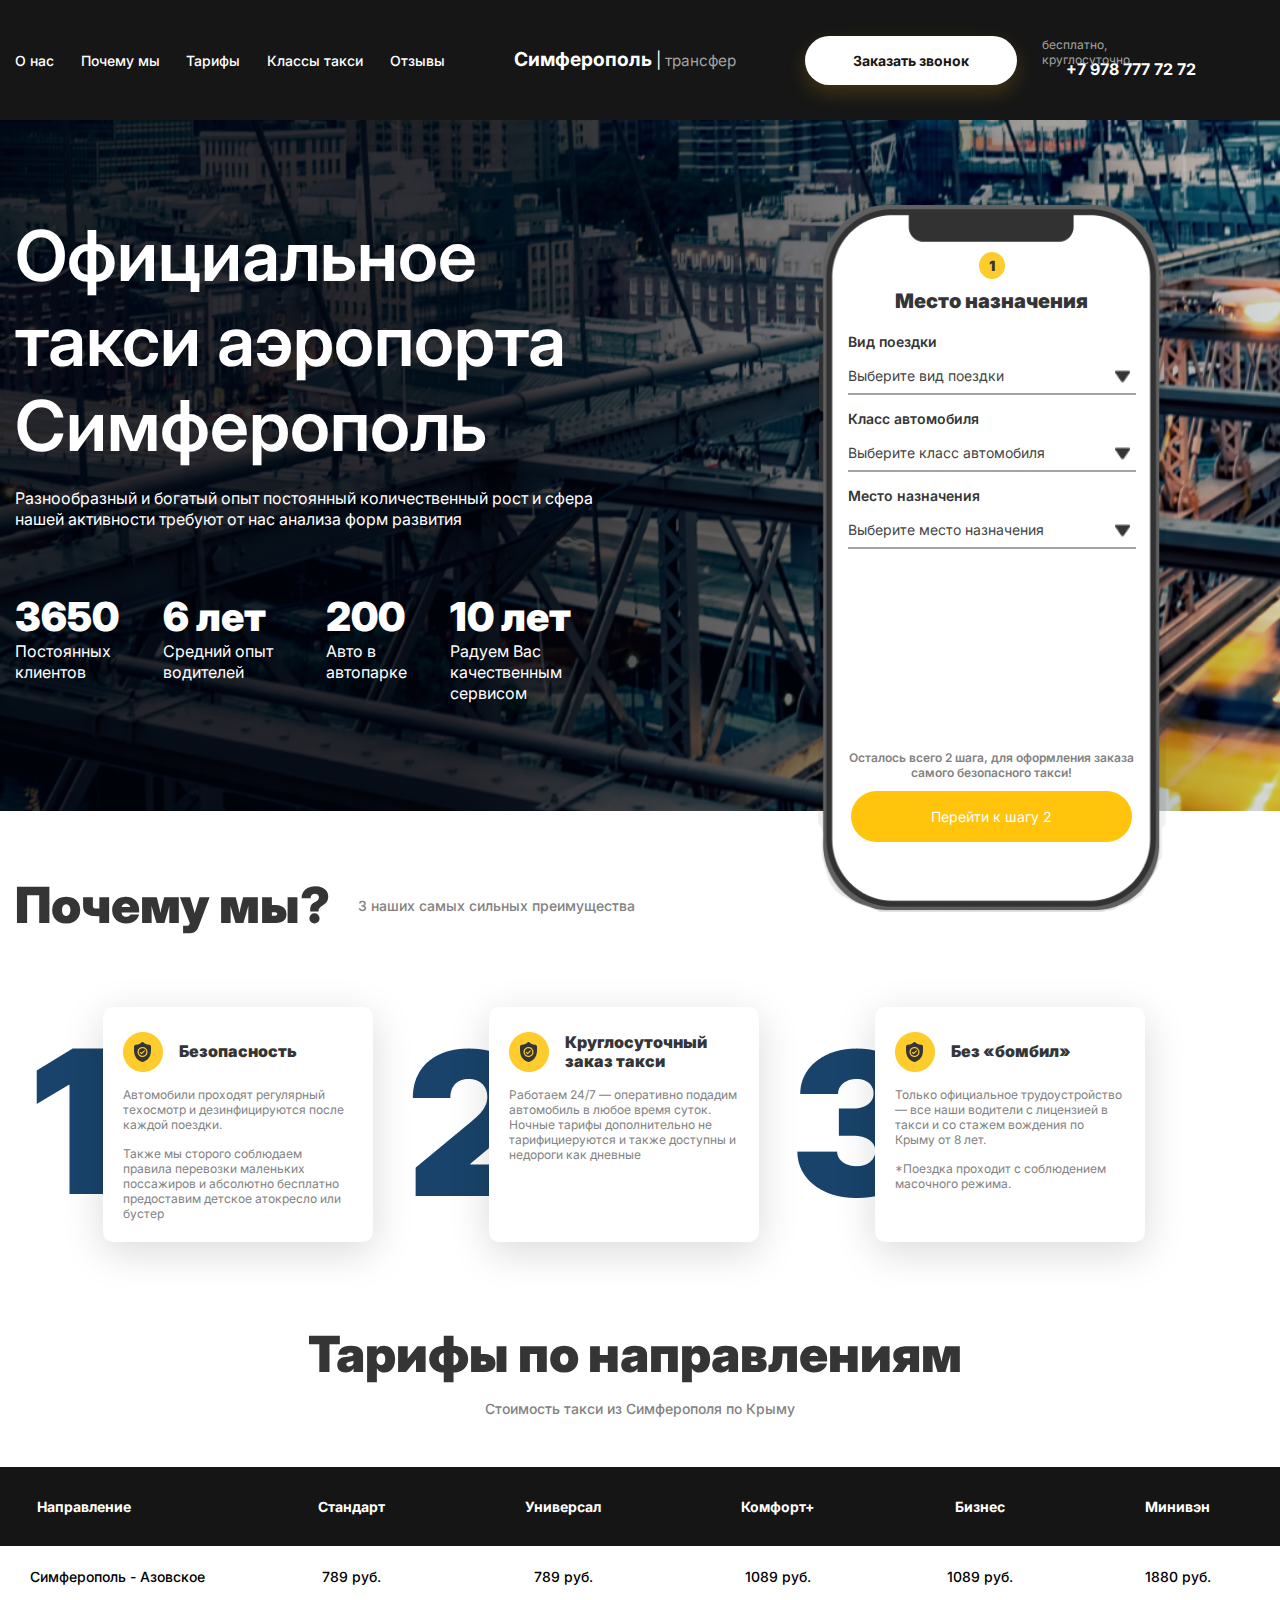
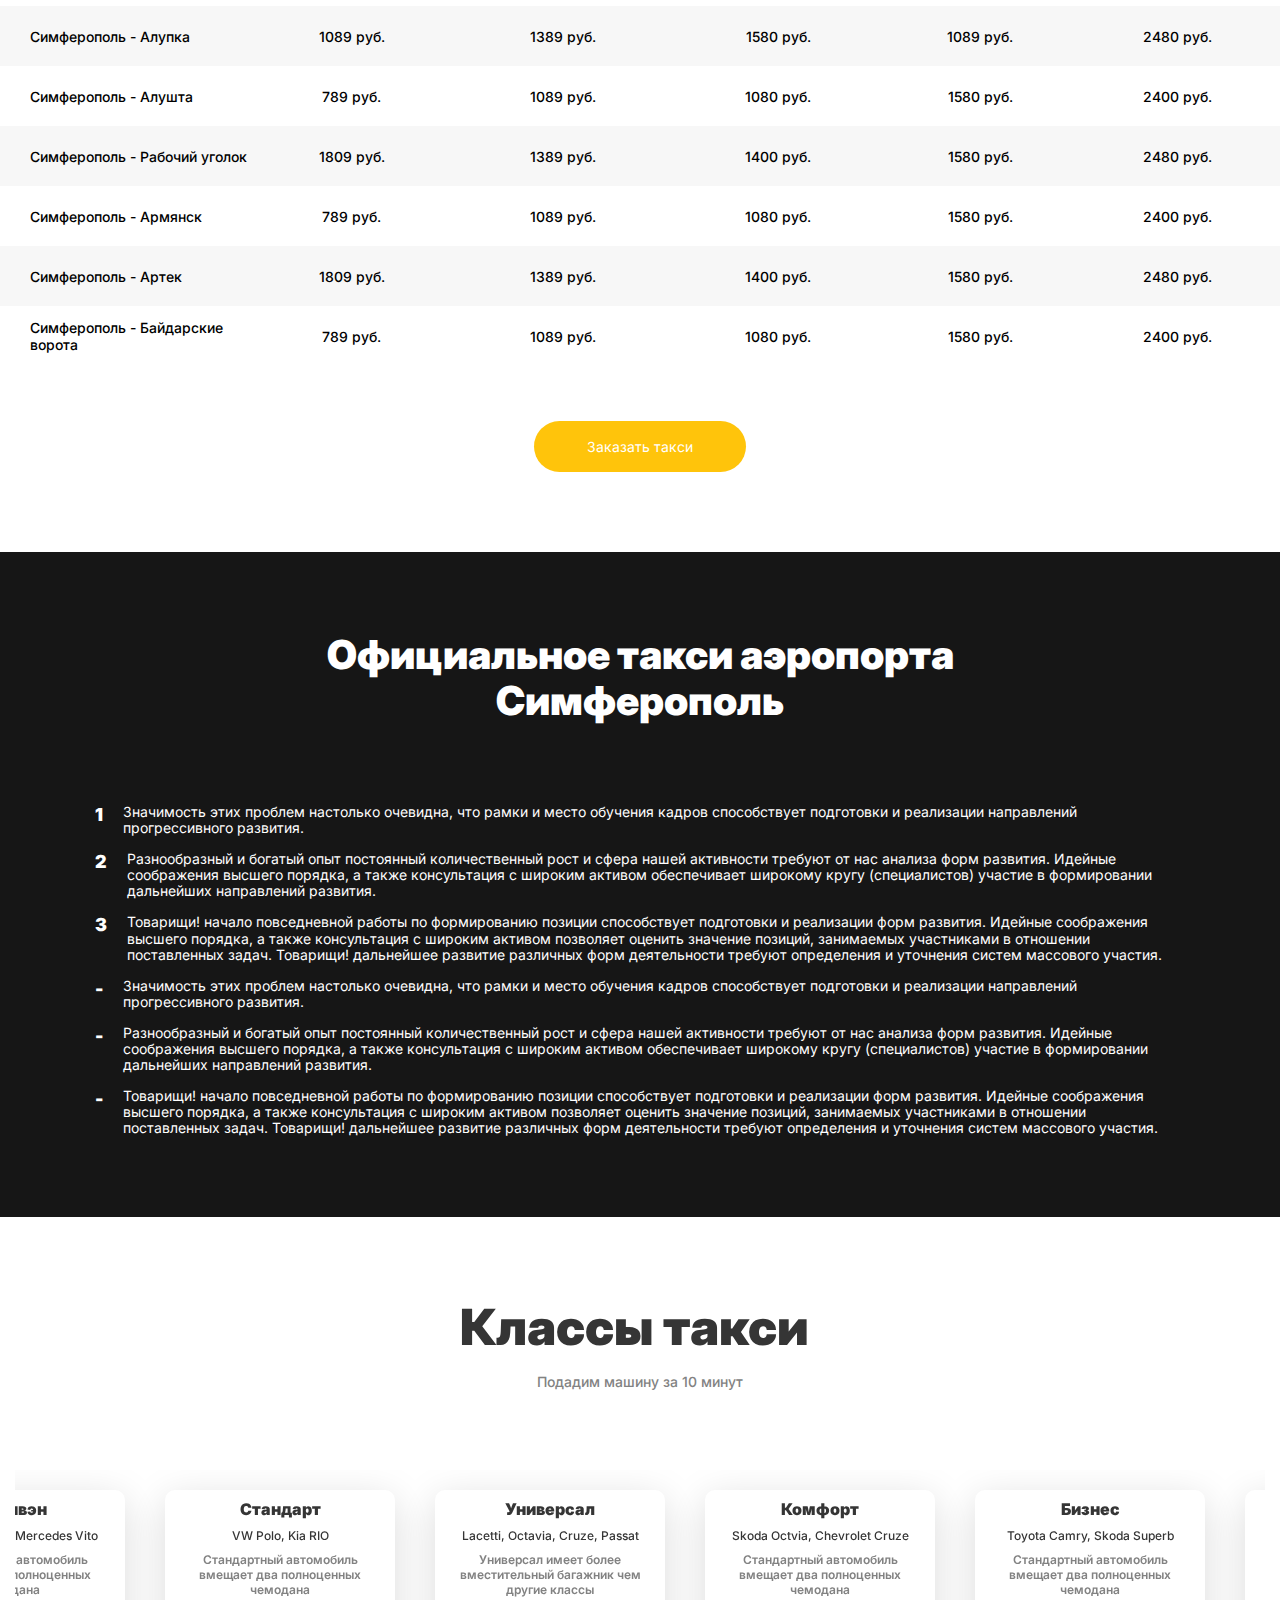
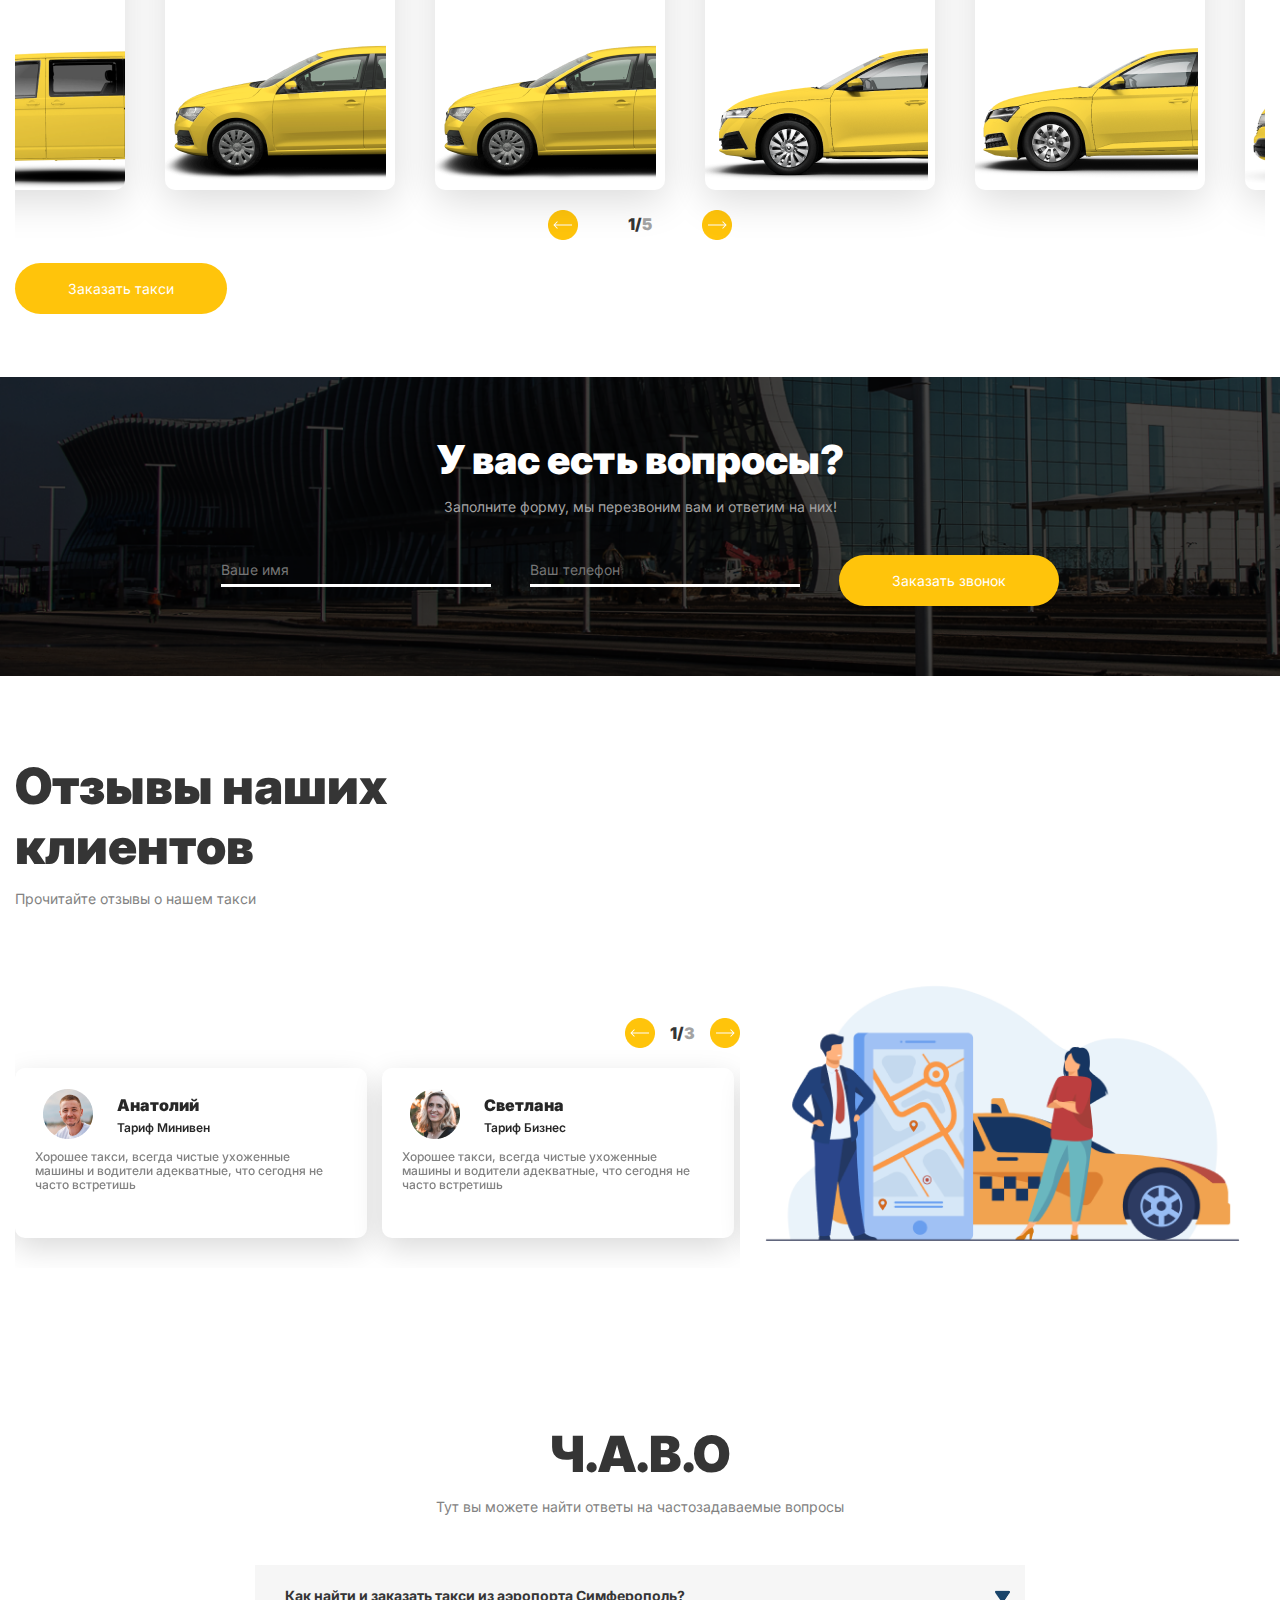
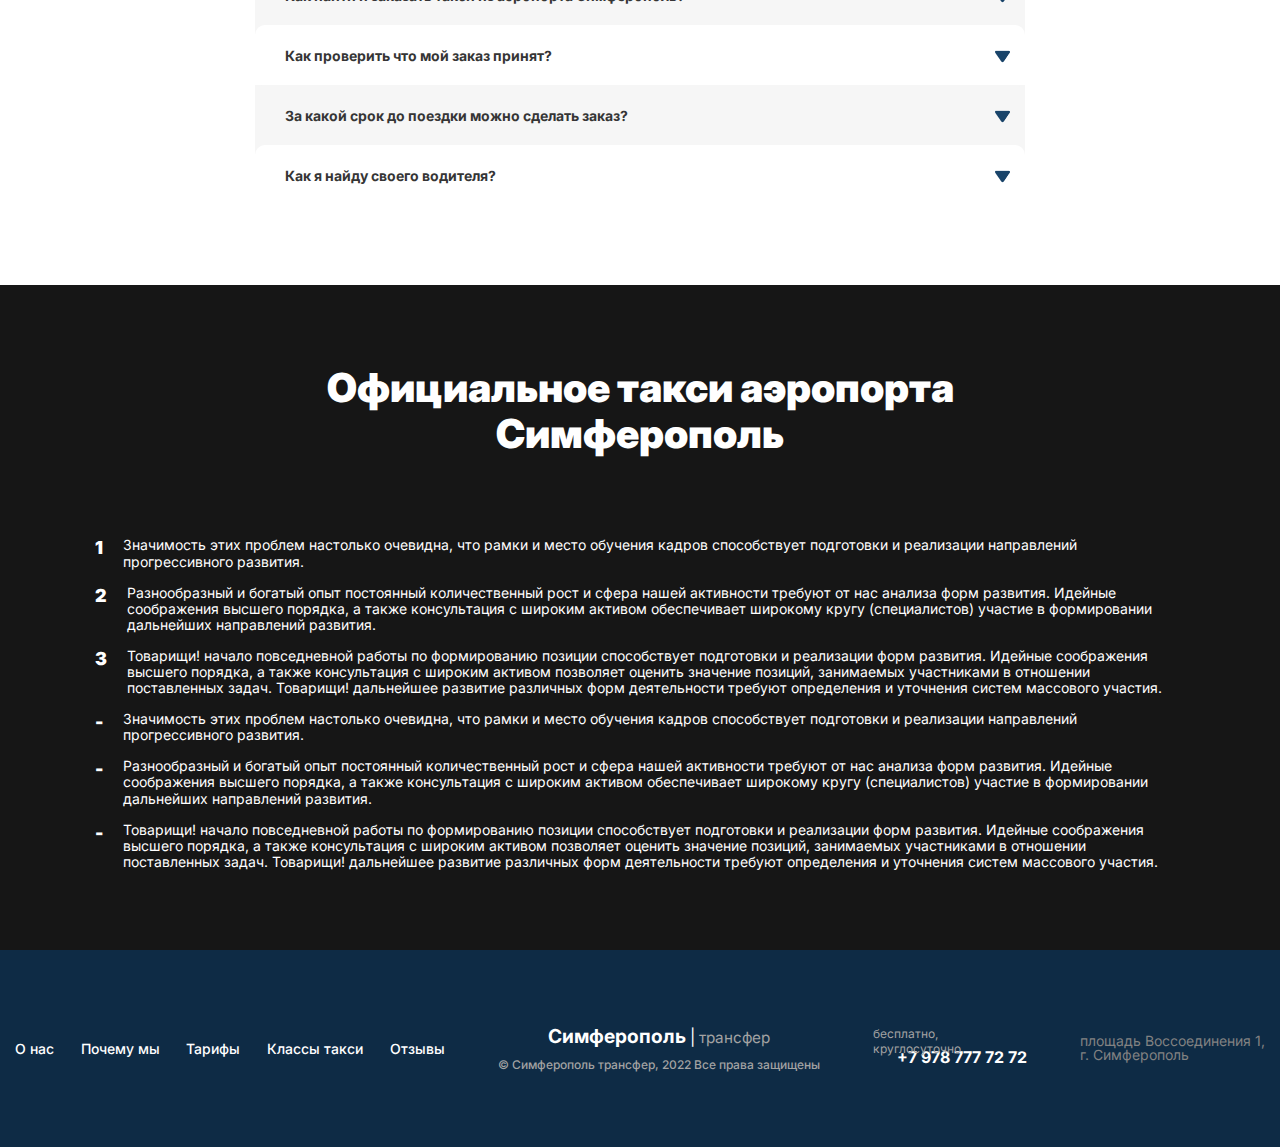
==== home.html @ d828671e "first" ====
<!DOCTYPE html>
<html lang="ru">

<head>
	<title>Официальное такси аэропорта Симферополь</title>
	<meta charset="UTF-8">
	<meta name="format-detection" content="telephone=no">


	<link rel="stylesheet" href="css/style.min.css?_v=20220217154609">
	<link rel="shortcut icon" href="favicon.ico">
	<!-- <meta name="robots" content="noindex, nofollow"> -->
	<meta name="viewport" content="width=device-width, initial-scale=1.0">

	<meta name="title" content="Официальное такси аэропорта Симферополь" />
	<meta name="description" content="Разнообразный и богатый опыт постоянный количественный рост и сфера нашей активности требуют от нас анализа форм развития" />
	<meta property="og:type" content="website" />
	<meta property="og:url" content="site-url" />
	<meta property="og:title" content="Официальное такси аэропорта Симферополь" />
	<meta property="og:description" content="Разнообразный и богатый опыт постоянный количественный рост и сфера нашей активности требуют от нас анализа форм развития" />
	<meta property="og:image" content=img/banner.png" />
	<meta property="twitter:card" content="summary_large_image" />
	<meta property="twitter:url" content="site-url" />
	<meta property="twitter:title" content="Официальное такси аэропорта Симферополь" />
	<meta property="twitter:description" content="Разнообразный и богатый опыт постоянный количественный рост и сфера нашей активности требуют от нас анализа форм развития" />
	<meta property="twitter:image" content="img/tel.png" />
</head>

<body>
	<div class="wrapper">
		<header class="header">
			<div class="header__container">
				<div class="header__body">
					<nav class="header__navigations navigations">
						<a class="close-men scrollto" href="#about">О нас</a>
						<a class="close-men scrollto" href="#advantages">Почему мы</a>
						<a class="close-men scrollto" href="#table">Тарифы</a>
						<a class="close-men scrollto" href="#car">Классы такси</a>
						<a class="close-men scrollto" href="#reviews">Отзывы</a>
					</nav>
					<div class="header__logo logo">
						<a href="#"> Симферополь&nbsp<span class="logo__pl">|</span>&nbsp<span class="logo__span">трансфер</span></a>
					</div>
					<div class="header__contacts contact" data-da=".navigations, 649">
						<button type="submit" class="gta-two open-popup">Заказать звонок</button>

						<a class="contact__tel" href="tel:+79787777272">+7 978 777 72 72</a>
					</div>
					<div class="header__box">
						<a class="header__telefon" href="tel:+79787777272"><img src="img/tel.png?_v=1645101969664" alt=""></a>
						<button type="button" class="menu__icon icon-menu"><span></span></button>
					</div>
				</div>
			</div>
		</header>
		<main class="page">
			<section class="home-page">
				<div class="home-page__container">
					<div class="home-page__body">
						<div class="home-page__item content-box">
							<h1 class="content-box__title">Официальное такси аэропорта Симферополь</h1>
							<p>Разнообразный и богатый опыт постоянный количественный рост и сфера нашей активности требуют от нас анализа форм развития</p>
							<div class="content-box__block block-box">
								<div class="block-box__item">
									<span>3650</span>
									<p>Постоянных клиентов</p>
								</div>
								<div class="block-box__item">
									<span>6 лет</span>
									<p>Средний опыт водителей</p>
								</div>
								<div class="block-box__item">
									<span>200</span>
									<p>Авто в автопарке</p>
								</div>
								<div class="block-box__item">
									<span>10 лет</span>
									<p>Радуем Вас качественным сервисом</p>
								</div>
							</div>

						</div>
						<div class="home-page__item form-box" id="zakCar">
							<div class="form-box__inner">
								<form class="quiz-form" action="">
									<div class="quiz-form__box">
										<div class="quiz-form__header">
											<span class="quiz-form__page">1</span>
											<h3 class="quiz-form__titlr">Место назначения</h3>
										</div>
										<div class="quiz-form__body">
											<div class="quiz-form__item-a">
												<div class="select">
													<label for="select">Вид поездки</label>
													<a href="javascript:void(0);" class="slct">Выберите вид поездки</a>
													<ul class="drop">
														<li class="aero">Аэропорт</li>
														<li class="jd">Жд Вокзал</li>
														<li class="mj">Межгород</li>
													</ul>
													<input data-change="1" type="hidden" id="select" data="" />
												</div>
												<div class="select-a">
													<label for="select">Класс автомобиля</label>
													<a href="javascript:void(0);" class="slct">Выберите класс автомобиля</a>
													<ul class="drop">
														<li>Стандарт</li>
														<li>Универсал</li>
														<li>Комфорт</li>
														<li>Бизнес</li>
														<li>Минивэн</li>
													</ul>
													<input data-change="2" type="hidden" id="select" />
												</div>
												<div class="select-b">
													<label for="select">Место назначения</label>
													<a href="javascript:void(0);" class="slct">Выберите место назначения</a>
													<ul class="drop">
														<li>Алупка</li>
														<li>Алушта</li>
														<li>Азовское</li>
														<li>Артек</li>
														<li>Байдарские ворота</li>
														<li>Рабочий уголок</li>
														<li>Азовское</li>
													</ul>
													<input data-change="3" type="hidden" id="select" />
												</div>
												<div class="select-c">
													<label for="select">Место отправления</label>
													<a href="javascript:void(0);" class="slct">Выберите место отправления</a>
													<ul class="drop">
														<li>Центр города</li>
														<li>Окраина</li>
														<li>Улица красная</li>
													</ul>
													<input data-change="4" type="hidden" id="select" />
												</div>
											</div>
											<div class="quiz-form__item-b">
												<div class="name">
													<label class="label" for="name-q" maxlength="25">Ваше имя</label>
													<input type="text" name="name-q" id="name" placeholder="Введите ваше имя">
												</div>
												<div class="tel">
													<label class="label" for="telefon">Номер вашего телефона</label>
													<input type="tel" name="tel" title="Используйте формат: +7 (777) 777-77-77" pattern="[+]7\s[\(]\d{3}[\)]\s\d{3}[\-]\d{2}[\-]\d{2}" minlength="11" maxlength="18" id="telefon" placeholder="+ 7 (___) ___-__-__">
												</div>
												<div class="time">
													<label class="label label-a" for="date">Дата и время подачи авто</label>
													<div class="time-box">
														<input type="date" name="date" id="date" placeholder="Дата и время подачи авто">
														<input type="time" name="time" id="time" data-popup="Время">

													</div>
												</div>
												<div class="count-reis">
													<label class="label" for="reis" maxlength="18">Номер рейса</label>
													<input type="text" name="" id="reis" placeholder="Введите номер рейса">
												</div>

											</div>
											<div class="quiz-form__item-c">
												<div class="count-passenger">
													<label for="passenger"> Кол-во взрослых пассажиров</label>
													<input type="number" name="passenger" id="p1" placeholder="Количество взрослых">
												</div>
												<div class="count-kind">
													<label for="kind"> Кол-во детей (младше 12 лет)</label>
													<input type="number" name="kind" id="k1" placeholder="Количество детей">
												</div>
												<div class="count-kind-a">
													<label for="kind-a">Кол-во младенцев (младше 1 года)</label>
													<input type="number" name="kind" id="k1-a" placeholder="Количество младенцев">
												</div>

												<div class="checkbox">
													<input id="c_1" data-error="Ошибка" class="checkbox__input" type="radio" value="1" name="form[]">
													<label for="c_1" class="checkbox__label"><span class="checkbox__text">Обратный трансфер</span></label>
												</div>
											</div>

											<div class="time time-transfer">
												<label class="label label-a" for="date">Дата и время подачи авто</label>
												<div class="time-box">
													<input type="date" name="date" id="date" placeholder="Дата и время подачи авто">
													<input type="time" name="time" id="time" data-popup="Время">

												</div>
											</div>
											<div class="comm">
												<label for="comment">Комментарий к заказу</label>
												<textarea class="comm__area" name="comment" id="" cols="30" rows="5" placeholder="Ваши комментарии и пожелания"></textarea>
											</div>

											<span class="quiz-form__summ">Стоимость Вашей поездки составляет: 1580 ₽ </span>

										</div>
									</div>
									<div class="quiz-form__footer">
										<p class="quiz-form__text">Осталось всего 2 шага, для оформления заказа самого безопасного такси!</p>
										<button type="submit" class="button quiz-form__btn-q-a btnn">Вернуться к шагу 1</button>

										<button type="submit" class="button quiz-form__btn-q btnn">Перейти к шагу 2</button>
										<button type="submit" class="button quiz-form__btn-q-c btnn">Перейти к шагу 3</button>
										<button type="submit" class="button quiz-form__btn-q-d btnn">Вернуться к шагу 2</button>
										<button type="submit" class="button quiz-form__btn-q-e btnn">Заказать такси</button>

									</div>

								</form>
								<img src="img/mocap.png?_v=1645101969664" alt=" Айфон 10">
							</div>

						</div>
					</div>

				</div>

			</section>
			<section class="advantages">

				<div class="advantages__container">
					<div class="advantages__body">
						<div class="advantages__item">
							<h3 class="advantages__title" id="advantages">Почему мы?</h3>
							<p class="advantages__text">3 наших самых сильных преимущества</p>
						</div>
						<div class="advantages__item advantages__item--mod">
							<div class="advantages__block">
								<img class="advantages__image advantages__image--modyfy" src="img/11.png?_v=1645101969664" alt="">
								<div class="advantages__item--cart advantages__item--cart-a">
									<div class="advantages__item-cart-box">
										<img src="img/1.png?_v=1645101969664" alt="">
										<h4>Безопасность</h4>
									</div>
									<p>Автомобили проходят регулярный техосмотр и дезинфицируются после каждой поездки.</p> <br>
									<p>Также мы сторого соблюдаем правила перевозки маленьких поссажиров и абсолютно бесплатно предоставим детское атокресло
										или бустер</p>
								</div>
							</div>
							<div class="advantages__block">
								<img class="advantages__image" src="img/22.png?_v=1645101969664" alt="">
								<div class="advantages__item--cart advantages__item--cart-a">
									<div class="advantages__item-cart-box">
										<img src="img/1.png?_v=1645101969664" alt="">
										<h4>Круглосуточный
											заказ такси</h4>
									</div>
									<p>Работаем 24/7 — оперативно подадим автомобиль в любое время суток. Ночные тарифы дополнительно не тарифициеруются и также доступны
										и недороги как дневные</p>

								</div>
							</div>
							<div class="advantages__block">
								<img class="advantages__image" src="img/33.png?_v=1645101969664" alt="">
								<div class="advantages__item--cart advantages__item--cart-a">
									<div class="advantages__item-cart-box">
										<img src="img/1.png?_v=1645101969664" alt="">
										<h4>Без «бомбил»</h4>
									</div>
									<p>
										Только официальное трудоустройство — все наши водители с лицензией
										в такси и со стажем вождения по Крыму от 8 лет.
									</p> <br>
									<p> *Поездка проходит с соблюдением масочного режима.</p>
								</div>
							</div>
						</div>
					</div>
				</div>
			</section>
			<section class="table">
				<p class="kor-a" id="table"></p>
				<h3 class="table__title">Тарифы по направлениям</h3>
				<p class="table__text">Стоимость такси из Симферополя по Крыму</p>
				<div class="table__box">
					<table class="table__rates">
						<tr class="table__titles">
							<th class="table__item table__item--mod">Направление</th>
							<th class="table__item">Стандарт</th>
							<th class="table__item">Универсал</th>
							<th class="table__item">Комфорт+</th>
							<th class="table__item">Бизнес</th>
							<th class="table__item">Минивэн</th>
						</tr>
						<tr>
							<td class="table__td">Симферополь - Азовское</td>
							<td>789 руб.</td>
							<td>789 руб.</td>
							<td>1089 руб.</td>
							<td>1089 руб.</td>
							<td>1880 руб.</td>
						</tr>
						<tr>
							<td class="table__td">Симферополь - Алупка</td>
							<td>1089 руб.</td>
							<td>1389 руб.</td>
							<td>1580 руб.</td>
							<td>1089 руб.</td>
							<td>2480 руб.</td>
						</tr>
						<tr>
							<td class="table__td">Симферополь - Алушта</td>
							<td>789 руб.</td>
							<td>1089 руб.</td>
							<td>1080 руб.</td>
							<td>1580 руб.</td>
							<td>2400 руб.</td>
						</tr>
						<tr>
							<td class="table__td">Симферополь - Рабочий уголок</td>
							<td>1809 руб.</td>
							<td>1389 руб.</td>
							<td>1400 руб.</td>
							<td>1580 руб.</td>
							<td>2480 руб.</td>
						</tr>
						<tr>
							<td class="table__td">Симферополь - Армянск</td>
							<td>789 руб.</td>
							<td>1089 руб.</td>
							<td>1080 руб.</td>
							<td>1580 руб.</td>
							<td>2400 руб.</td>
						</tr>
						<tr>
							<td class="table__td">Симферополь - Артек</td>
							<td>1809 руб.</td>
							<td>1389 руб.</td>
							<td>1400 руб.</td>
							<td>1580 руб.</td>
							<td>2480 руб.</td>
						</tr>
						<tr>
							<td class="table__td">Симферополь - Байдарские ворота</td>
							<td>789 руб.</td>
							<td>1089 руб.</td>
							<td>1080 руб.</td>
							<td>1580 руб.</td>
							<td>2400 руб.</td>
						</tr>
					</table>
				</div>


				<button type="submit" class="button open-popup btnn">Заказать такси</button>
			</section>
			<section class="about" id="about">
				<div class="about__container">
					<div class="about__body">
						<h3>Официальное такси
							аэропорта Симферополь</h3>
						<ul class="about__list">
							<li><span>1</span>Значимость этих проблем настолько очевидна, что рамки и место обучения кадров способствует подготовки и реализации направлений прогрессивного развития.</li>
							<li><span>2</span>
								Разнообразный и богатый опыт постоянный количественный рост и сфера нашей активности требуют от нас анализа форм развития. Идейные соображения высшего порядка, а также консультация с широким активом обеспечивает широкому кругу (специалистов) участие в формировании дальнейших направлений развития. </li>
							<li><span>3</span>
								Товарищи! начало повседневной работы по формированию позиции способствует подготовки и реализации форм развития. Идейные соображения высшего порядка, а также консультация с широким активом позволяет оценить значение позиций, занимаемых участниками в отношении поставленных задач. Товарищи! дальнейшее развитие различных форм деятельности требуют определения и уточнения систем массового участия.</li>
							<li><span>-</span>
								Значимость этих проблем настолько очевидна, что рамки и место обучения кадров способствует подготовки и реализации направлений прогрессивного развития. </li>
							<li><span>-</span>
								Разнообразный и богатый опыт постоянный количественный рост и сфера нашей активности требуют от нас анализа форм развития. Идейные соображения высшего порядка, а также консультация с широким активом обеспечивает широкому кругу (специалистов) участие в формировании дальнейших направлений развития. </li>
							</li>
							<li><span>-</span>
								Товарищи! начало повседневной работы по формированию позиции способствует подготовки и реализации форм развития. Идейные соображения высшего порядка, а также консультация с широким активом позволяет оценить значение позиций, занимаемых участниками в отношении поставленных задач. Товарищи! дальнейшее развитие различных форм деятельности требуют определения и уточнения систем массового участия.</li>
						</ul>
					</div>

				</div>

			</section>
			<section class="car" id="car">
				<div class="car__container">
					<div class="car__body">
						<h3 class="table__title car__titles">Классы такси</h3>
						<p class="table__text car__txt">Подадим машину за 10 минут</p>
						<div class="car__slider">
							<div class="car__swiper">
								<div class="car__slide">
									<div class="car__item">
										<h4 class="car__title">Стандарт</h4>
										<span class="car__mark">VW Polo, Kia RIO</span>
										<p class="car__description">Стандартный автомобиль
											вмещает два полноценных чемодана</p>
										<img class="car__image" src="img/standart.png?_v=1645101969664" alt="Машина стандартного класса">
									</div>


								</div>
								<div class="car__slide">
									<div class="car__item">
										<h4 class="car__title">Универсал</h4>
										<span class="car__mark">Lacetti, Octavia, Cruze, Passat</span>
										<p class="car__description">Универсал имеет более вместительный багажник чем другие классы</p>
										<img class="car__image" src="img/standart.png?_v=1645101969664" alt="Машина стандартного класса">
									</div>
								</div>
								<div class="car__slide">
									<div class="car__item">
										<h4 class="car__title">Комфорт</h4>
										<span class="car__mark">Skoda Octvia, Chevrolet Cruze</span>
										<p class="car__description">Стандартный автомобиль
											вмещает два полноценных чемодана</p>
										<img class="car__image" src="img/komfort.png?_v=1645101969664" alt="Машина стандартного класса">
									</div>


								</div>
								<div class="car__slide">
									<div class="car__item">
										<h4 class="car__title">Бизнес</h4>
										<span class="car__mark">Toyota Camry, Skoda Superb</span>
										<p class="car__description">Стандартный автомобиль
											вмещает два полноценных чемодана</p>
										<img class="car__image" src="img/bysnes.png?_v=1645101969664" alt="Машина стандартного класса">
									</div>


								</div>
								<div class="car__slide">
									<div class="car__item">
										<h4 class="car__title">Минивэн</h4>
										<span class="car__mark">Hyundai Starex,Mercedes Vito</span>
										<p class="car__description">Стандартный автомобиль
											вмещает два полноценных чемодана</p>
										<img class="car__image" src="img/mini.png?_v=1645101969664" alt="Машина стандартного класса">
									</div>


								</div>
							</div>
							<div class="vox">
								<div class="prev"><img src="img/prev.png?_v=1645101969664" alt="Стрелочка назад"></div>
								<div class="pagination"></div>
								<div class="next"><img src="img/next.png?_v=1645101969664" alt="Стрелочка вперед"></div>

							</div>

						</div>
						<a href="#zakCar" type="submit" class="zakr">Заказать такси</a>

					</div>

				</div>

			</section>
			<section class="fidbek">
				<div class="fidbek__container">
					<div class="fidbek__body">
						<h3 class="fidbek__title">У вас есть вопросы?</h3>
						<p class="fidbek__text">Заполните форму, мы перезвоним вам и ответим на них!</p>
						<form action="#" id="form" class="fidbek__form">
							<input autocomplete="off" id="formName" type="text" name="name" data-error="Ошибка" placeholder="Ваше имя" class="fidbek__form-input">
							<input autocomplete="off" id="formTel" type="text" name="tel" data-error="Ошибка" placeholder="Ваш телефон" class="fidbek__form-input">

							<button class=" btnn fidbek__btn open-popup zakaz" type="submit">Заказать звонок</button>
						</form>
					</div>

				</div>

			</section>
			<section class="reviews" id="reviews">
				<div class="reviews__container">
					<div class="reviews__body">
						<h3 class="reviews__title">Отзывы
							наших клиентов</h3>
						<p>Прочитайте отзывы о нашем такси</p>
						<div class="reviews__box">
							<div class="reviews__slider">
								<div class="vox sd" data-da=".reviews__slider, 420">
									<div class="prevr"><img src="img/prev.png?_v=1645101969664" alt="Стрелочка назад"></div>
									<div class="pagination"></div>
									<div class="nextr"><img src="img/next.png?_v=1645101969664" alt="Стрелочка вперед"></div>

								</div>
								<div class="reviews__swiper">

									<div class="reviews__slide">
										<div class="reviews__item">
											<img src="img/a28.png?_v=1645101969664" alt="Фото человека">
											<h4>Анатолий </h4>
											<h5>Тариф Минивен</h5>
											<p>Хорошее такси, всегда чистые ухоженные машины и водители адекватные, что сегодня
												не часто встретишь</p>
										</div>

									</div>
									<div class="reviews__slide">
										<div class="reviews__item">
											<img src="img/b29.png?_v=1645101969664" alt="Фото человека">
											<h4>Светлана</h4>
											<h5>Тариф Бизнес</h5>
											<p>Хорошее такси, всегда чистые ухоженные машины и водители адекватные, что сегодня
												не часто встретишь</p>
										</div>

									</div>
									<div class="reviews__slide">
										<div class="reviews__item">
											<img src="img/a28.png?_v=1645101969664" alt="Фото человека">
											<h4>Анатолий </h4>
											<h5>Тариф Минивен</h5>
											<p>Хорошее такси, всегда чистые ухоженные машины и водители адекватные, что сегодня
												не часто встретишь</p>
										</div>

									</div>
								</div>
							</div>
							<div class="reviews__image">
								<img src="img/ng.png?_v=1645101969664" alt="Картинка людей у такси">
							</div>


						</div>

					</div>

				</div>

			</section>
			<section class="overview">
				<div class="overview__container">
					<div class="overview__body">
						<h3 class="overview__title">Ч.А.В.О</h3>
						<p class="overview__p">Тут вы можете найти ответы на частозадаваемые вопросы</p>
						<div data-spollers class="spollers">
							<div class="spollers__item">
								<button type="button" data-spoller class="spollers__title">Как найти и заказать такси из аэропорта Симферополь?</button>
								<div class="spollers__body">Контент спойлера</div>
							</div>
						</div>
						<div data-spollers class="spollers">
							<div class="spollers__item">
								<button type="button" data-spoller class="spollers__title" style="background-color: #fff;">Как проверить что мой заказ принят?</button>
								<div class="spollers__body">Контент спойлера</div>
							</div>
						</div>
						<div data-spollers class="spollers">
							<div class="spollers__item">
								<button type="button" data-spoller class="spollers__title">За какой срок до поездки можно сделать заказ?</button>
								<div class="spollers__body">Контент спойлера</div>
							</div>
						</div>
						<div data-spollers class="spollers">
							<div class="spollers__item">
								<button type="button" data-spoller class="spollers__title" style="background-color: #fff;">Как я найду своего водителя?</button>
								<div class="spollers__body">За сутки и за 12 часов до поездки с Вами свяжется водитель и сообщит марку автомобиля, цвет, государственный номер и скажет как его найти, либо спросит куда к Вам подойти.</div>
							</div>
						</div>
					</div>

				</div>

			</section>
			<section class="about">
				<div class="about__container">
					<div class="about__body">
						<h3>Официальное такси
							аэропорта Симферополь</h3>
						<ul class="about__list">
							<li><span>1</span>Значимость этих проблем настолько очевидна, что рамки и место обучения кадров способствует подготовки и реализации направлений прогрессивного развития.</li>
							<li><span>2</span>
								Разнообразный и богатый опыт постоянный количественный рост и сфера нашей активности требуют от нас анализа форм развития. Идейные соображения высшего порядка, а также консультация с широким активом обеспечивает широкому кругу (специалистов) участие в формировании дальнейших направлений развития. </li>
							<li><span>3</span>
								Товарищи! начало повседневной работы по формированию позиции способствует подготовки и реализации форм развития. Идейные соображения высшего порядка, а также консультация с широким активом позволяет оценить значение позиций, занимаемых участниками в отношении поставленных задач. Товарищи! дальнейшее развитие различных форм деятельности требуют определения и уточнения систем массового участия.</li>
							<li><span>-</span>
								Значимость этих проблем настолько очевидна, что рамки и место обучения кадров способствует подготовки и реализации направлений прогрессивного развития. </li>
							<li><span>-</span>
								Разнообразный и богатый опыт постоянный количественный рост и сфера нашей активности требуют от нас анализа форм развития. Идейные соображения высшего порядка, а также консультация с широким активом обеспечивает широкому кругу (специалистов) участие в формировании дальнейших направлений развития. </li>
							</li>
							<li><span>-</span>
								Товарищи! начало повседневной работы по формированию позиции способствует подготовки и реализации форм развития. Идейные соображения высшего порядка, а также консультация с широким активом позволяет оценить значение позиций, занимаемых участниками в отношении поставленных задач. Товарищи! дальнейшее развитие различных форм деятельности требуют определения и уточнения систем массового участия.</li>
						</ul>
					</div>

				</div>

			</section>
			<div class="popup">
				<div class="popup__body">
					<button class="close-popup" href=""><img src="img/close.svg?_v=1645101969664" alt="Закрыть окно"></button>
					<h3 class="popup__title">Заказать звонок</h3>
					<p class="popup__text">Заполните форму, и мы перезвоним вам через 1 минуту!</p>
					<form class="popup__form" action="#">
						<input class="popup__input" type="text" placeholder="Сидоров Иван Иванович">
						<input class="popup__input" type="tel" placeholder="+7 (953)-222-11-11">
						<button class="popup__btn zakaz btnn" type="submit">Заказать звонок</button>
					</form>
					<div class="popup__output">
						<h3>Ваша заявка принята!</h3>
						<p>Ваша заявка принята,
							скоро Вам перезвонит наш оператор</p>
						<button type="submit" class="button close-popup popup__btn btnn">Вернуться на сайт</button>
					</div>
				</div>
			</div>
		</main>
		<footer class="footer">
			<div class="footer__container">
				<div class="footer__body">
					<nav class="header__navigations  footer__navi">
						<a class=" scrollto" href="#about">О нас</a>
						<a class=" scrollto" href="#advantages">Почему мы</a>
						<a class=" scrollto" href="#table">Тарифы</a>
						<a class=" scrollto" href="#car">Классы такси</a>
						<a class=" scrollto" href="#reviews">Отзывы</a>
					</nav>
					<div class="header__logo logo logo-footer">
						<a href="#"> Симферополь&nbsp<span class="logo__pl">|</span>&nbsp<span class="logo__span">трансфер</span></a>
						<p class="footer__text">© Симферополь трансфер, 2022 Все права защищены</p>
					</div>
					<a class="contact__tel footer__tel" href="tel:+79787777272">+7 978 777 72 72</a>
					<div class="footer__addr" itemscope itemtype="http://schema.org/Organization">
						<div itemprop="address" itemscope itemtype="http://schema.org/PostalAddress">
							<span itemprop="streetAddress">площадь Воссоединения 1,</span>
							<br />
							<span itemprop="addressLocality">г. Симферополь</span>
						</div>
					</div>
				</div>

			</div>
		</footer>
	</div>
	<script src="https://cdnjs.cloudflare.com/ajax/libs/jquery/3.6.0/jquery.min.js" integrity="sha512-894YE6QWD5I59HgZOGReFYm4dnWc1Qt5NtvYSaNcOP+u1T9qYdvdihz0PPSiiqn/+/3e7Jo4EaG7TubfWGUrMQ==" crossorigin="anonymous" referrerpolicy="no-referrer"></script>
	<!-- 
<div id="popup" aria-hidden="true" class="popup">
	<div class="popup__wrapper">
		<div class="popup__content">
			<button data-close type="button" class="popup__close">Закрыть</button>
			<div class="popup__text">
			</div>
		</div>
	</div>
</div>
 -->

	<script src="js/app.min.js?_v=20220217154609"></script>
</body>

</html>
---- css/style.min.css ----
@charset "UTF-8";@import url(https://fonts.googleapis.com/css?family=Inter:100,200,300,regular,500,600,700,800,900);*{padding:0;margin:0;border:0}*,:after,:before{-webkit-box-sizing:border-box;box-sizing:border-box}body,html{height:100%;min-width:320px}body{color:#828282;line-height:1;font-family:Inter;font-size:.875rem;-ms-text-size-adjust:100%;-moz-text-size-adjust:100%;-webkit-text-size-adjust:100%;-webkit-font-smoothing:antialiased;-moz-osx-font-smoothing:grayscale}button,input,textarea{font-family:Inter;font-size:inherit}button{cursor:pointer;color:inherit;background-color:inherit}a{color:inherit}a:link,a:visited{text-decoration:none}a:hover{text-decoration:none}ul li{list-style:none}img{vertical-align:top}h1,h2,h3,h4,h5,h6{font-weight:inherit;font-size:inherit}body{scroll-behavior:smooth;font-family:Inter}.lock body{overflow:hidden;-ms-touch-action:none;touch-action:none}.wrapper{min-height:100%;display:-webkit-box;display:-ms-flexbox;display:flex;-webkit-box-orient:vertical;-webkit-box-direction:normal;-ms-flex-direction:column;flex-direction:column;overflow:hidden}.wrapper>main{-webkit-box-flex:1;-ms-flex:1 1 auto;flex:1 1 auto}.wrapper>*{min-width:0}[class*=__container]{max-width:85.625rem;-webkit-box-sizing:content-box;box-sizing:content-box;margin:0 auto;padding:0 .9375rem}[class*=-ibg]{position:relative}[class*=-ibg] img{position:absolute;width:100%;height:100%;top:0;left:0;-o-object-fit:cover;object-fit:cover}[class*=-ibg_contain] img{-o-object-fit:contain;object-fit:contain}@-webkit-keyframes scal{0%{-webkit-transform:scale(0);transform:scale(0)}75%{-webkit-transform:scale(0);transform:scale(0)}100%{-webkit-transform:scale(1);transform:scale(1)}}@keyframes scal{0%{-webkit-transform:scale(0);transform:scale(0)}75%{-webkit-transform:scale(0);transform:scale(0)}100%{-webkit-transform:scale(1);transform:scale(1)}}.header{width:100%;height:auto;-webkit-animation:scal 3.2s forwards;animation:scal 3.2s forwards;background-color:#161616;position:fixed;top:0;left:0;z-index:15}.header__body{width:100%;height:7.5rem;display:-webkit-box;display:-ms-flexbox;display:flex;-webkit-box-pack:justify;-ms-flex-pack:justify;justify-content:space-between;-webkit-box-align:center;-ms-flex-align:center;align-items:center}.header__box{-webkit-box-ordinal-group:4;-ms-flex-order:3;order:3;display:-webkit-box;display:-ms-flexbox;display:flex;-webkit-box-align:center;-ms-flex-align:center;align-items:center;-webkit-box-pack:justify;-ms-flex-pack:justify;justify-content:space-between;gap:30px}.header__telefon{display:none}.contact{display:-webkit-box;display:-ms-flexbox;display:flex;-webkit-box-align:center;-ms-flex-align:center;align-items:center;-ms-flex-pack:distribute;justify-content:space-around}.contact__tel{position:relative;font-weight:700;font-size:1rem;line-height:1.1875;padding-top:1.1875rem;padding-left:1.5rem;color:#fff}.contact__tel::before{font-size:.75rem;font-weight:400;line-height:1.25;content:"бесплатно, круглосуточно";color:#a3a3a3;position:absolute;top:-10%;left:0}.navigations{display:-webkit-box;display:-ms-flexbox;display:flex;-webkit-box-align:center;-ms-flex-align:center;align-items:center;-ms-flex-pack:distribute;justify-content:space-around;min-width:20rem}.navigations a{font-family:Inter;font-style:normal;font-weight:500;font-size:.875rem;line-height:1.2142857143;color:#fff}.navigations a :active,.navigations a:hover{color:#a3a3a3}.menu-open .navigations{-webkit-transition:-webkit-transform .4s ease-in-out;transition:-webkit-transform .4s ease-in-out;-o-transition:transform .4s ease-in-out;transition:transform .4s ease-in-out;transition:transform .4s ease-in-out,-webkit-transform .4s ease-in-out}.logo{-webkit-transition:-webkit-transform ease-in .3s;transition:-webkit-transform ease-in .3s;-o-transition:transform ease-in .3s;transition:transform ease-in .3s;transition:transform ease-in .3s,-webkit-transform ease-in .3s;font-weight:700;line-height:1.2;font-style:normal;z-index:20;color:#fff}.logo__span{font-weight:400;font-size:1rem;line-height:1.1875;color:#a3a3a3}.logo__pl{font-weight:400;font-size:1.1875rem;color:#fff}.logo:hover{-webkit-transform:scale(1.068);-ms-transform:scale(1.068);transform:scale(1.068)}.gta-two{-webkit-transition:background ease-in .3s;-o-transition:background ease-in .3s;transition:background ease-in .3s;padding:1rem 3rem;-webkit-box-shadow:0 8px 20px rgba(255,196,11,.18);box-shadow:0 8px 20px rgba(255,196,11,.18);border-radius:30px;font-size:.875rem;line-height:1.2142857143;font-weight:700;background:#fff;color:#161616}.gta-two :active,.gta-two:hover{background:#999;color:#fff}.popup__output{display:none}@-webkit-keyframes abv{from{opacity:0}to{opacity:0}}@keyframes abv{from{opacity:0}to{opacity:0}}.icon-menu{display:none}.footer{width:100%;background:#0e2b45;overflow:hidden}.footer__body{width:100%;padding:4.6875rem 0;display:-webkit-box;display:-ms-flexbox;display:flex;-webkit-box-pack:justify;-ms-flex-pack:justify;justify-content:space-between;-webkit-box-align:center;-ms-flex-align:center;align-items:center;gap:15px}.footer__navi{display:-webkit-box;display:-ms-flexbox;display:flex;-webkit-box-align:center;-ms-flex-align:center;align-items:center;-ms-flex-pack:distribute;justify-content:space-around}.footer__navi a{font-family:Inter;font-style:normal;font-weight:500;font-size:.875rem;line-height:1.2142857143;color:#fff}.footer__navi a :active,.footer__navi a:hover{color:#a3a3a3}.logo-footer{display:-webkit-box;display:-ms-flexbox;display:flex;-webkit-box-orient:vertical;-webkit-box-direction:normal;-ms-flex-direction:column;flex-direction:column;-webkit-box-align:center;-ms-flex-align:center;align-items:center;-webkit-box-pack:center;-ms-flex-pack:center;justify-content:center;z-index:2}.logo-footer p{margin-top:.625rem;font-family:Inter;font-weight:500;font-size:12px;line-height:115.2%;text-align:center;color:#a3a3a3;font-style:normal}@-webkit-keyframes introLoad{from{-webkit-clip-path:polygon(0 0,100% 0,100% 0,0 0);clip-path:polygon(0 0,100% 0,100% 0,0 0)}to{-webkit-clip-path:polygon(0 0,100% 0,100% 100%,0 100%);clip-path:polygon(0 0,100% 0,100% 100%,0 100%)}}@keyframes introLoad{from{-webkit-clip-path:polygon(0 0,100% 0,100% 0,0 0);clip-path:polygon(0 0,100% 0,100% 0,0 0)}to{-webkit-clip-path:polygon(0 0,100% 0,100% 100%,0 100%);clip-path:polygon(0 0,100% 0,100% 100%,0 100%)}}.page{width:100%}.page__home{width:100%}.home-page{background:-o-linear-gradient(359.74deg,rgba(0,3,12,.82) 35.39%,rgba(1,12,39,.15) 99.7%),url(../img/bg.png);background:linear-gradient(90.26deg,rgba(0,3,12,.82) 35.39%,rgba(1,12,39,.15) 99.7%),url(../img/bg.png);background-size:cover;background-repeat:no-repeat;background-position:center;-webkit-animation:introLoad 1.5s;animation:introLoad 1.5s}.home-page__body{width:100%;display:-webkit-box;display:-ms-flexbox;display:flex;-webkit-box-align:start;-ms-flex-align:start;align-items:flex-start;-webkit-box-pack:justify;-ms-flex-pack:justify;justify-content:space-between;padding-top:7.5rem;position:relative}.home-page__item{-ms-flex-preferred-size:50%;flex-basis:50%}.content-box__title{margin-top:5.8125rem;font-size:4.375rem;line-height:1.2142857143;font-weight:600;color:#fff;margin-bottom:1.25rem}.content-box p{font-size:1rem;line-height:1.3125;color:#fff}.block-box{margin-top:3.9375rem;margin-bottom:6.6875rem;display:-webkit-box;display:-ms-flexbox;display:flex;-webkit-box-pack:justify;-ms-flex-pack:justify;justify-content:space-between;-webkit-box-align:start;-ms-flex-align:start;align-items:flex-start;-webkit-column-gap:35px;-moz-column-gap:35px;column-gap:35px;row-gap:20px}.block-box__item span{font-size:2.5rem;line-height:1.2;color:#fff;font-weight:900}.block-box p{max-width:100%}.form-box{-webkit-animation:scal 1.9s forwards;animation:scal 1.9s forwards;padding-top:2.5rem;padding-left:.9375rem;position:absolute;left:63%;top:20%;display:-webkit-box;display:-ms-flexbox;display:flex;-webkit-box-pack:center;-ms-flex-pack:center;justify-content:center}.form-box__inner{padding:1.875rem;padding-top:2.5rem;width:21.75rem;height:44.375rem;position:relative}.form-box__inner img{top:0;left:0;width:100%;z-index:1;height:100%;position:absolute;overflow:hidden}.form-box__form{position:absolute;z-index:2}.form-box__page{position:absolute;top:10%;left:50%;z-index:2;width:1.375rem;height:1.375rem;border-radius:50%;background-color:#fecc2d;color:#353535;font-family:Inter;font-style:normal;font-weight:900;font-size:14px;line-height:17px;left:47%;display:-webkit-box;display:-ms-flexbox;display:flex;-webkit-box-pack:center;-ms-flex-pack:center;justify-content:center;-webkit-box-align:center;-ms-flex-align:center;align-items:center}.form-box__page-a{position:absolute;left:15%;top:23%;z-index:2;display:-webkit-box;display:-ms-flexbox;display:flex;-webkit-box-orient:vertical;-webkit-box-direction:normal;-ms-flex-direction:column;flex-direction:column;-webkit-box-align:start;-ms-flex-align:start;align-items:flex-start;-webkit-box-pack:start;-ms-flex-pack:start;justify-content:flex-start}.form-box__page-a h3{margin-bottom:.9375rem}.form-box__page-b{position:absolute;left:15%;top:33%;z-index:2;display:-webkit-box;display:-ms-flexbox;display:flex;-webkit-box-orient:vertical;-webkit-box-direction:normal;-ms-flex-direction:column;flex-direction:column;-webkit-box-align:start;-ms-flex-align:start;align-items:flex-start;-webkit-box-pack:start;-ms-flex-pack:start;justify-content:flex-start}.form-box__page-b h3{margin-bottom:.9375rem}.form-box__page-c{position:absolute;left:15%;top:43%;z-index:2;display:-webkit-box;display:-ms-flexbox;display:flex;-webkit-box-orient:vertical;-webkit-box-direction:normal;-ms-flex-direction:column;flex-direction:column;-webkit-box-align:start;-ms-flex-align:start;align-items:flex-start;-webkit-box-pack:start;-ms-flex-pack:start;justify-content:flex-start}.form-box__page-c h3{margin-bottom:.9375rem}.form-box__title{position:absolute;z-index:2;left:21.5%;color:#353535;font-weight:900;font-size:1.25rem;top:15%}.zakr{padding:1.0625rem 3.3125rem;font-size:.875rem;line-height:1.2142857143;color:#fff;width:-webkit-fit-content;width:-moz-fit-content;width:fit-content;border-radius:30px;background:#ffc40b}.zakr:hover{background:#ffe184;color:#fff}.advantages{-webkit-animation:scal 3s forwards;animation:scal 3s forwards;width:100%;position:relative;margin-bottom:4.625rem}.advantages__body{display:-webkit-box;display:-ms-flexbox;display:flex;-webkit-box-orient:vertical;-webkit-box-direction:normal;-ms-flex-direction:column;flex-direction:column;-webkit-box-align:start;-ms-flex-align:start;align-items:flex-start;-webkit-box-pack:center;-ms-flex-pack:center;justify-content:center;margin-top:4rem}.advantages__item{display:-webkit-box;display:-ms-flexbox;display:flex;-webkit-box-align:center;-ms-flex-align:center;align-items:center;width:100%}.advantages__item:not(:last-child){margin-bottom:3.875rem}.advantages__item--mod{gap:50px}.advantages__image{z-index:1;left:3%;top:20%;z-index:1;position:absolute}.advantages__image--modyfy{left:6%}.advantages__text{font-style:normal;font-weight:500;font-size:14px;line-height:17px;font-family:Inter;color:#828282}.advantages__item--cart{width:16.875rem;height:14.6875rem;padding-left:1.25rem;padding-top:1.5625rem;padding-right:1.25rem;z-index:2;position:absolute;background-color:#fff;border-radius:10px;-webkit-box-shadow:0 10px 40px rgba(0,0,0,.15);box-shadow:0 10px 40px rgba(0,0,0,.15);z-index:2}.advantages__item--cart h4{font-style:normal;font-weight:900;font-size:16px;line-height:19px;font-family:Inter;color:#353535}.advantages__item--cart p{font-family:Inter;font-style:normal;font-weight:400;font-size:12px;line-height:15px;color:#828282}.advantages__block{width:22.375rem;height:15.75rem;position:relative;display:-webkit-box;display:-ms-flexbox;display:flex;-webkit-box-align:center;-ms-flex-align:center;align-items:center;-webkit-box-pack:end;-ms-flex-pack:end;justify-content:flex-end}.advantages__item-cart-box{display:-webkit-inline-box;display:-ms-inline-flexbox;display:inline-flex;-webkit-box-align:center;-ms-flex-align:center;align-items:center;gap:16px;padding-bottom:.9375rem}.advantages__title{font-size:3.125rem;line-height:1.22;color:#353535;font-weight:900}.table{width:100%;margin-bottom:5rem}.table__item{text-align:center;padding:1.9375rem 4.375rem;border-spacing:0}.table__item--mod{padding-left:1.875rem;padding-right:6.875rem}.table__title{font-style:normal;font-weight:900;font-size:50px;line-height:61px;color:#353535;padding-bottom:.9375rem;margin:0 auto;width:41.5rem;font-family:Inter}.table__text{margin:0 auto;font-style:normal;font-weight:500;font-size:14px;line-height:17px;color:#828282;max-width:19.4375rem;padding-bottom:3.125rem;font-family:Inter}.table__td{text-align:left!important;padding-left:1.875rem}.table__rates{margin:0 auto;font-size:.875rem;line-height:1.2142857143;color:#000;font-weight:500;table-layout:fixed;border-spacing:0;padding-bottom:2.5rem}.table__rates tr:nth-child(odd){background:#f7f7f7}.table__rates tr{height:3.75rem}.table__rates tr:first-child{text-align:center}.table__rates td{text-align:center}.table__box{margin-bottom:.9375rem}.table__titles{background:#151515!important;color:#fff;font-weight:900;font-size:.875rem;line-height:1.2142857143;border-collapse:collapse;border-spacing:0}.btnn{padding:1.0625rem 3.3125rem;font-size:.875rem;line-height:1.2142857143;color:#fff;border-radius:30px;background:#ffc40b;display:block;margin:0 auto}.btnn:hover{background:#ffe184;color:#fff}.about{width:100%;padding:5rem;background:#161616}.about__body h3{font-family:Inter;font-style:normal;font-weight:900;font-size:40px;line-height:115.2%;max-width:662px;text-align:center;width:100%;margin:0 auto;padding-bottom:5rem;text-align:center;color:#fff}.about__list li{font-size:.875rem;line-height:115.42%;color:#fff;display:-webkit-box;display:-ms-flexbox;display:flex;-webkit-box-align:start;-ms-flex-align:start;align-items:flex-start}.about__list li:not(:last-child){margin-bottom:.9375rem}.about__list span{font-size:1.125rem;line-height:1.1875;font-weight:900;margin-right:1.25rem;color:#fff}.car{width:100%;margin-top:5rem;margin-bottom:5rem}.car__titles{width:22.5625rem}.car__txt{width:12.9375rem;margin-bottom:3.125rem}.car__slider{width:100%;margin-bottom:2.5rem;padding-top:20px;margin-top:-20px;display:-webkit-box;display:-ms-flexbox;display:flex;-webkit-box-orient:vertical;-webkit-box-direction:normal;-ms-flex-direction:column;flex-direction:column;-webkit-box-align:center;-ms-flex-align:center;align-items:center}.car__swiper{-webkit-box-pack:center;-ms-flex-pack:center;justify-content:center;gap:30px}.car__item{gap:10px;display:-webkit-box;display:-ms-flexbox;display:flex;-webkit-box-align:center;-ms-flex-align:center;align-items:center;-webkit-box-pack:start;-ms-flex-pack:start;justify-content:flex-start;width:14.375rem;height:18.75rem;-webkit-box-orient:vertical;-webkit-box-direction:normal;-ms-flex-direction:column;flex-direction:column;position:relative;overflow:hidden;padding:.625rem .9375rem;background:#fff;-webkit-box-shadow:0 10px 40px rgba(0,0,0,.15);box-shadow:0 10px 40px rgba(0,0,0,.15);border-radius:10px}.car__title{font-family:Inter;font-weight:900;font-size:16px;line-height:19px;font-style:normal;color:#353535}.car__mark{color:#353535;font-family:Inter;font-style:normal;font-weight:500;font-size:12px;line-height:115.2%}.car__description{text-align:center;color:#828282;font-style:normal;font-weight:600;font-size:12px;line-height:15px;font-family:Inter}.car__image{position:absolute;bottom:0;left:0}.next,.prev{display:none;cursor:pointer}.pagination{display:none;font-family:Inter;font-style:normal;font-weight:900;font-size:16px;line-height:19px;color:#353535}.swiper-pagination-total{color:#a3a3a3}.vox{display:none;margin-top:1.25rem;display:-webkit-box;display:-ms-flexbox;display:flex;-webkit-box-align:center;-ms-flex-align:center;align-items:center;gap:50px}.fidbek{width:100%;background:url(../img/bgForm.png);background-size:cover;background-repeat:no-repeat;height:100%;margin-bottom:5rem}.fidbek__body{width:100%;display:-webkit-box;display:-ms-flexbox;display:flex;-webkit-box-orient:vertical;-webkit-box-direction:normal;-ms-flex-direction:column;flex-direction:column;-webkit-box-pack:center;-ms-flex-pack:center;justify-content:center;-webkit-box-align:center;-ms-flex-align:center;align-items:center}.fidbek__title{padding-top:3.75rem;font-family:Inter;font-style:normal;font-weight:900;font-size:40px;line-height:115.2%;max-width:662px;text-align:center;width:100%;margin:0 auto;padding-bottom:.9375rem;text-align:center;color:#fff}.fidbek__text{font-size:.875rem;line-height:1.2142857143;color:#a3a3a3;padding-bottom:2.5rem;width:auto}.fidbek__form{display:-webkit-box;display:-ms-flexbox;display:flex;margin-bottom:4.375rem;gap:39px}.fidbek__form input{outline:0}.fidbek__form-input{width:16.875rem;height:2rem;color:#fff;background-color:transparent;border-bottom:3px solid #fff}.reviews{width:100%;margin-bottom:7.875rem}.reviews__body{display:-webkit-box;display:-ms-flexbox;display:flex;-webkit-box-orient:vertical;-webkit-box-direction:normal;-ms-flex-direction:column;flex-direction:column}.reviews__title{font-size:3.125rem;line-height:1.2;color:#353535;text-align:left;max-width:26rem;font-weight:900;padding-bottom:.9375rem}.reviews p{font-size:.875rem;line-height:1.1428571429;color:#828282;padding-bottom:2rem}.reviews__box{display:-webkit-box;display:-ms-flexbox;display:flex;-webkit-box-align:center;-ms-flex-align:center;align-items:center;-webkit-box-pack:justify;-ms-flex-pack:justify;justify-content:space-between}.reviews__slider{-ms-flex-preferred-size:60%;flex-basis:60%;margin-top:-30px;padding-top:30px;margin-bottom:-30px;padding-bottom:30px;display:-webkit-box;display:-ms-flexbox;display:flex;-webkit-box-orient:vertical;-webkit-box-direction:normal;-ms-flex-direction:column;flex-direction:column;-webkit-box-align:end;-ms-flex-align:end;align-items:flex-end}.reviews__item{padding:.9375rem 1.25rem;position:relative;gap:5px;display:-webkit-box;display:-ms-flexbox;display:flex;-webkit-box-align:start;-ms-flex-align:start;align-items:flex-start;background:#fff;-webkit-box-shadow:0 10px 30px rgba(0,0,0,.15);box-shadow:0 10px 30px rgba(0,0,0,.15);border-radius:10px;-webkit-box-orient:vertical;-webkit-box-direction:normal;-ms-flex-direction:column;flex-direction:column;width:22rem;height:10.625rem;-webkit-box-pack:end;-ms-flex-pack:end;justify-content:flex-end}.reviews__item h4{font-size:1rem;line-height:1.1875;color:#272727;font-weight:900;padding-left:5.125rem}.reviews__item h5{padding-left:5.125rem;font-family:Inter;font-weight:600;font-size:12px;line-height:15px;color:#272727;font-style:normal}.reviews__item img{position:absolute;top:12%;left:8%}.reviews__item p{padding-top:.625rem;font-family:Inter;font-style:normal;font-weight:500;font-size:12px;line-height:115.2%;text-align:left;max-width:18.875rem;color:#828282}.reviews__image{padding-bottom:.625rem}.reviews__image img{width:100%}.nextr,.prevr{cursor:pointer}.sd{max-width:11.25rem;gap:15px;margin-bottom:1.25rem}.pagination{display:none;font-family:Inter;font-style:normal;font-weight:900;font-size:16px;line-height:19px;color:#353535}.overview{margin-bottom:5rem}.overview__body{display:-webkit-box;display:-ms-flexbox;display:flex;-webkit-box-orient:vertical;-webkit-box-direction:normal;-ms-flex-direction:column;flex-direction:column;-webkit-box-align:center;-ms-flex-align:center;align-items:center}.overview__title{font-size:3.125rem;line-height:1.2;color:#353535;text-align:left;font-weight:900;text-align:center;padding-bottom:.9375rem}.overview__p{font-size:.875rem;text-align:center;line-height:1.1428571429;color:#828282;padding-bottom:3.125rem}.spollers__item:nth-child(odd){background:#f6f6f6}.spollers__title{position:relative;text-align:left;height:60px;padding-left:1.875rem;border-radius:10px 10px 0 0;font-family:Inter;font-style:normal;font-weight:700;font-size:14px;line-height:17px;color:#353535;width:770px}.spollers__title::before{content:"";background:url(../img/play2.png);background-repeat:no-repeat;background-size:cover;width:.9375rem;height:.9375rem;position:absolute;right:2%;top:40%}.spollers__body{background:#f6f6f6;border-radius:0 0 10px 10px;width:100%;height:100%;max-width:44.1875rem;padding:1.25rem 1.875rem;font-size:14px;color:#828282}.blue{background-color:#19446a!important}.blue::before{content:"";background:url(../img/play3.png);-webkit-transform:rotate(180deg);-ms-transform:rotate(180deg);transform:rotate(180deg);-webkit-transition:all .7s ease-in-out;-o-transition:all .7s ease-in-out;transition:all .7s ease-in-out;background-repeat:no-repeat;background-size:cover;width:.9375rem;height:.9375rem;position:absolute;right:2%;top:40%}.form-box__inner{-webkit-box-pack:center;-ms-flex-pack:center;justify-content:center}.quiz-form{position:relative;height:38.125rem;width:100%;display:-webkit-box;display:-ms-flexbox;display:flex;-webkit-box-align:center;-ms-flex-align:center;align-items:center;-webkit-box-orient:vertical;-webkit-box-direction:normal;-ms-flex-direction:column;flex-direction:column;-webkit-box-pack:justify;-ms-flex-pack:justify;justify-content:space-between;gap:15px}.quiz-form__header{padding:.625rem 0;padding-bottom:1.25rem;z-index:5;z-index:5;display:-webkit-box;display:-ms-flexbox;display:flex;-webkit-box-align:center;-ms-flex-align:center;align-items:center;gap:10px;-webkit-box-pack:center;-ms-flex-pack:center;justify-content:center;-webkit-box-orient:vertical;-webkit-box-direction:normal;-ms-flex-direction:column;flex-direction:column}.quiz-form__box{z-index:5;width:100%}.quiz-form label{font-family:Inter;font-style:normal;font-weight:600;font-size:14px;line-height:17px;color:#353535;margin-bottom:1.125rem}.quiz-form__page{z-index:5;padding:.3125rem .625rem;border-radius:50%;background-color:#fecc2d;font-style:normal;font-weight:900;font-size:14px;line-height:17px;color:#353535;font-family:Inter}.quiz-form__footer{z-index:4;display:-webkit-box;display:-ms-flexbox;display:flex;-webkit-box-orient:vertical;-webkit-box-direction:normal;-ms-flex-direction:column;flex-direction:column;-webkit-box-align:center;-ms-flex-align:center;align-items:center;-webkit-box-pack:justify;-ms-flex-pack:justify;justify-content:space-between;padding-bottom:.625rem;gap:10px}.quiz-form__titlr{z-index:5;font-family:Inter;font-style:normal;font-weight:900;font-size:20px;line-height:24px;color:#353535}.quiz-form__body{z-index:5;width:100%;display:-webkit-box;display:-ms-flexbox;display:flex;-webkit-box-orient:vertical;-webkit-box-direction:normal;-ms-flex-direction:column;flex-direction:column;gap:15px}.quiz-form__item-a{z-index:5;z-index:5;display:-webkit-box;display:-ms-flexbox;display:flex;gap:15px;-webkit-box-orient:vertical;-webkit-box-direction:normal;-ms-flex-direction:column;flex-direction:column}.quiz-form__item-b{z-index:5;z-index:5;display:-webkit-box;display:-ms-flexbox;display:flex;gap:15px;-webkit-box-orient:vertical;-webkit-box-direction:normal;-ms-flex-direction:column;flex-direction:column;display:none}.quiz-form__item-c{z-index:5;z-index:5;display:-webkit-box;display:-ms-flexbox;display:flex;gap:15px;-webkit-box-orient:vertical;-webkit-box-direction:normal;-ms-flex-direction:column;flex-direction:column;display:none}.quiz-form__btn-q{padding:1.0625rem 5rem}.quiz-form__text{text-align:center;z-index:1;font-family:Inter;font-style:normal;font-weight:600;font-size:12px;line-height:132.02%;text-align:center;color:#828282}.quiz-form__summ{font-style:normal;font-weight:700;font-size:12px;line-height:132.02%;font-family:Inter;color:#353535;display:none}.select-c{display:none}.c-select{display:block}.sele{position:relative;display:block;border:none;width:80%;padding-left:.625rem;outline:0;color:#000;background-position:290px -145px}.slct{position:relative;display:block;border:none;border-bottom:2px solid #a3a3a3;width:100%;padding:4px 15px 10px 0;color:#444;background-position:290px -145px;overflow:hidden;white-space:nowrap;text-overflow:ellipsis;-o-text-overflow:ellipsis}.slct:not(:first-child){margin-top:.9375rem}.slct::before{content:"";background:url(../img/play.png);background-repeat:no-repeat;background-size:cover;width:.9375rem;height:.9375rem;position:absolute;right:2%;top:14%;-webkit-transition:all .5s ease-in;-o-transition:all .5s ease-in;transition:all .5s ease-in}.slct.active{border-radius:5px 5px 0 0;border-bottom:none}.drop{margin:0;padding:0;width:100%;border:1px solid #cecece;border-top:none;background-color:#fff;display:none;position:absolute;background:#fff;z-index:6}.drop li{background-color:#fff;width:100%;list-style:none;border-top:1px dotted #e8e8e8;cursor:pointer;display:block;font-weight:500;color:#444;z-index:6;padding:7px 15px 7px 20px;background-position:10px -10px}.drop li:hover{background-color:#e8e8e8;color:#222}.slct-active::before{content:"";background:url(../img/play4.png);background-repeat:no-repeat;-webkit-transform:rotate(180deg);-ms-transform:rotate(180deg);transform:rotate(180deg);-webkit-transition:all .5s ease-in;-o-transition:all .5s ease-in;transition:all .5s ease-in;background-size:cover;width:.9375rem;height:.9375rem;position:absolute;right:2%;top:14%}.b-item{display:-webkit-box;display:-ms-flexbox;display:flex}.name input{padding-bottom:.625rem;margin-top:.9375rem;width:100%;outline:0;border-bottom:2px solid #a3a3a3}.tel input{padding-bottom:.625rem;margin-top:.9375rem;width:100%;outline:0;border-bottom:2px solid #a3a3a3}.time-box{display:-webkit-box;display:-ms-flexbox;display:flex;-webkit-box-pack:justify;-ms-flex-pack:justify;justify-content:space-between;width:100%}.time{width:100%;display:-webkit-box;display:-ms-flexbox;display:flex;-webkit-box-orient:vertical;-webkit-box-direction:normal;-ms-flex-direction:column;flex-direction:column;-webkit-box-pack:justify;-ms-flex-pack:justify;justify-content:space-between;-webkit-box-align:start;-ms-flex-align:start;align-items:flex-start}.time label{-ms-flex-preferred-size:100%;flex-basis:100%}.time::-webkit-calendar-picker-indicator{background-image:url(../img/play.png);background-size:cover}.time input{padding-bottom:.625rem;margin-top:.9375rem;outline:0;border-bottom:2px solid #a3a3a3}.label-a{margin-bottom:0!important}.count-reis input{padding-bottom:.625rem;margin-top:.9375rem;width:100%;outline:0;border-bottom:2px solid #a3a3a3}.quiz-form__btn-q-a{display:none;background-color:transparent;color:#fecc2d;-webkit-box-sizing:border-box;box-sizing:border-box;border-radius:30px;border:2px solid #ffc40b;padding:14px 45px;font-size:.8125rem}.quiz-form__btn-q-c{display:none;padding:14px 55px;font-size:.8125rem;border-radius:30px}.quiz-form__btn-q-d{background-color:transparent;color:#fecc2d;-webkit-box-sizing:border-box;box-sizing:border-box;border-radius:30px;border:2px solid #ffc40b;padding:14px 45px;font-size:.8125rem;display:none}.quiz-form__btn-q-e{display:none;display:none;padding:14px 55px;font-size:.8125rem;border-radius:30px}input[type=checkbox]:checked,input[type=checkbox]:not(:checked),input[type=radio]:checked,input[type=radio]:not(:checked){display:none}input[type=checkbox]:checked+label,input[type=checkbox]:not(:checked)+label,input[type=radio]:checked+label,input[type=radio]:not(:checked)+label{display:inline-block;position:relative;line-height:20px;cursor:pointer}input[type=checkbox]:checked+label:before,input[type=checkbox]:not(:checked)+label:before{content:"";position:absolute;right:-35px;top:0;width:22px;height:22px;border:1px solid #158400;background-color:#fff;-webkit-transform:scale(-1,1);-ms-transform:scale(-1,1);transform:scale(-1,1)}input[type=radio]:checked+label:before,input[type=radio]:not(:checked)+label:before{content:"";right:-35px;position:absolute;top:0;width:22px;height:22px;border:1px solid #fecc2d;background-color:#fff;-webkit-transform:scale(-1,1);-ms-transform:scale(-1,1);transform:scale(-1,1)}input[type=checkbox]:checked+label:before{background-color:#fecc2d;border-radius:2px}input[type=checkbox]:not(:checked)+label:before{border-radius:2px}input[type=radio]:checked+label:before,input[type=radio]:not(:checked)+label:before{border-radius:100%}input[type=checkbox]:checked+label:after,input[type=checkbox]:not(:checked)+label:after,input[type=radio]:checked+label:after,input[type=radio]:not(:checked)+label:after{content:"";position:absolute;-webkit-transition:all .2s ease;-o-transition:all .2s ease;transition:all .2s ease}input[type=checkbox]:checked+label:after,input[type=checkbox]:not(:checked)+label:after{right:-35px;top:4px;width:14px;height:10px;border-radius:1px;border-left:2px solid #fff;border-bottom:2px solid #fff;-webkit-transform:rotate(-45deg);-ms-transform:rotate(-45deg);transform:rotate(-45deg)}input[type=radio]:checked+label:after,input[type=radio]:not(:checked)+label:after{top:4px;right:-31px;width:14px;height:14px;border-radius:50%;background-color:#fecc2d}input[type=checkbox]:not(:checked)+label:after,input[type=radio]:not(:checked)+label:after{opacity:0}input[type=checkbox]:checked+label:after,input[type=radio]:checked+label:after{opacity:1}.count-passenger input{padding-bottom:.625rem;margin-top:.9375rem;width:100%;outline:0;border-bottom:2px solid #a3a3a3}.count-kind input{padding-bottom:.625rem;margin-top:.9375rem;width:100%;outline:0;border-bottom:2px solid #a3a3a3}.count-kind-a input{padding-bottom:.625rem;margin-top:.9375rem;width:100%;outline:0;border-bottom:2px solid #a3a3a3}.time-transfer{display:none}.comm{display:none;-webkit-box-orient:vertical;-webkit-box-direction:normal;-ms-flex-direction:column;flex-direction:column;-webkit-box-align:start;-ms-flex-align:start;align-items:flex-start;gap:10px}.comm__area{width:100%;outline:0;padding:.625rem}.comm label{margin-bottom:0!important}.comm input{padding-bottom:.625rem;outline:0;padding:.625rem;margin-top:.9375rem;width:100%;outline:0;border-bottom:2px solid #a3a3a3}.popup{-webkit-animation:abv .1s;animation:abv .1s;z-index:100;position:fixed;top:0;left:0;width:100%;height:100vh;background:rgba(0,0,0,.7);opacity:0;pointer-events:none;-webkit-transition:.5s all;-o-transition:.5s all;transition:.5s all}.popup p{font-style:normal;font-weight:500;font-size:12px;line-height:120.7%;text-align:center;color:#828282;font-family:Inter;max-width:14.1875rem}.popup__btn{padding:1.0625rem 3.3125rem!important;font-size:.875rem!important;line-height:1.2142857143;font-weight:700!important;right:auto!important;color:#fff!important;border-radius:30px;background:#ffc40b!important;display:block;margin:0 auto;position:relative!important}.popup__btn:hover{background:#ffe184;color:#fff}.popup.active{opacity:1;pointer-events:all;-webkit-transition:.5s all;-o-transition:.5s all;transition:.5s all;overflow:hidden}.popup__body{position:absolute;top:50%;left:50%;-webkit-transform:translate(-50%,-50%) scale(0);-ms-transform:translate(-50%,-50%) scale(0);transform:translate(-50%,-50%) scale(0);background:#fff;width:18.75rem;height:20.625rem;-webkit-transition:.5s all;-o-transition:.5s all;transition:.5s all;border-radius:10px;padding:.625rem;gap:10px;padding-top:2.375rem;display:-webkit-box;display:-ms-flexbox;display:flex;-webkit-box-pack:start;-ms-flex-pack:start;justify-content:flex-start;-webkit-box-orient:vertical;-webkit-box-direction:normal;-ms-flex-direction:column;flex-direction:column;-webkit-box-align:center;-ms-flex-align:center;align-items:center}.popup__body.active{-webkit-transform:translate(-50%,-50%) scale(1);-ms-transform:translate(-50%,-50%) scale(1);transform:translate(-50%,-50%) scale(1);-webkit-transition:.5s all;-o-transition:.5s all;transition:.5s all}.popup__title{font-style:normal;font-weight:900;font-size:22px;line-height:27px;text-align:center;color:#353535;font-family:Inter}.popup__output{display:-webkit-box;display:-ms-flexbox;display:flex;-webkit-box-orient:vertical;-webkit-box-direction:normal;-ms-flex-direction:column;flex-direction:column;-webkit-box-pack:center;-ms-flex-pack:center;justify-content:center;width:100%;height:13.75rem;-webkit-box-align:center;-ms-flex-align:center;align-items:center;gap:10px}.popup__output h3{font-style:normal;font-weight:900;font-size:22px;line-height:27px;text-align:center;color:#353535;font-family:Inter}.popup__output p{margin-bottom:.9375rem}.close-popup{position:absolute;top:4%;right:4%;cursor:pointer;text-decoration:none;background-color:transparent;border:transparent;color:#000;font-size:25px}.popup__body h3{text-align:center}.popup__form{display:-webkit-box;display:-ms-flexbox;display:flex;-webkit-box-align:center;-ms-flex-align:center;align-items:center;-webkit-box-pack:center;-ms-flex-pack:center;justify-content:center;-webkit-box-orient:vertical;-webkit-box-direction:normal;-ms-flex-direction:column;flex-direction:column;gap:22px}.popup__btn:hover{background:#f60}.popup__input{padding-bottom:.625rem;margin-top:.9375rem;width:100%;outline:0;border-bottom:2px solid #a3a3a3}.modal-open{overflow:hidden}.kor,kor-a{position:absolute;top:-140px}.swiper{overflow:hidden}.swiper-wrapper{width:100%;height:100%;-webkit-box-sizing:content-box;box-sizing:content-box;display:-webkit-box;display:-ms-flexbox;display:flex;position:relative}.swiper-vertical .swiper-wrapper{-webkit-box-orient:vertical;-webkit-box-direction:normal;-ms-flex-direction:column;flex-direction:column}.swiper-autoheight .swiper-wrapper{-webkit-box-align:start;-ms-flex-align:start;align-items:flex-start}.swiper-initialized .swiper-slide{-ms-flex-negative:0;flex-shrink:0}.swiper-android .swiper-slide,.swiper-android .swiper-wrapper{-webkit-transform:translate3d(0,0,0);transform:translate3d(0,0,0)}.swiper-button-lock{display:none!important}@media (min-width:87.5em){.contact{gap:1.875rem}.navigations{gap:1.875rem}.logo{font-size:1.25rem}.logo__span{font-size:1rem}.logo__pl{font-size:1.0625rem}.footer__navi{gap:1.875rem}.advantages__item{gap:1.875rem}}@media (max-width:90em){.next,.prev{display:block}.pagination{display:block}.pagination{display:block}}@media (max-width:60em){.block-box p{max-width:9.375rem}}@media (max-width:55em){.content-box__title{text-align:center}.content-box p{text-align:center}.block-box{margin-top:3.125rem;max-width:100%;-webkit-box-align:start;-ms-flex-align:start;align-items:flex-start;-webkit-box-pack:center!important;-ms-flex-pack:center!important;justify-content:center!important}.block-box__item{text-align:center}.block-box__item span{text-align:center}.block-box p{text-align:center}}@media (max-width:48em){.header__body{height:5rem}.table__rates{overflow:scroll}.table__rates{font-size:.75rem}.fidbek__btn{padding:.75rem 1.875rem}}@media (max-width:40em){.header__telefon{display:block}.contact__tel{font-size:1rem;line-height:1.1875;padding-top:1.1875rem}.contact__tel::before{font-size:.75rem}.gta-two{padding:1rem 3rem;font-size:.875rem}}@media (max-width:25em){.block-box p{font-size:.625rem!important;line-height:1.3;max-width:8.75rem}.about__body h3{font-size:1.875rem;padding-bottom:3.125rem}}@media (max-width:20em){.contact{gap:-1.25rem}.navigations{gap:0}.logo{font-size:.8125rem}.logo__span{font-size:.625rem}.logo__pl{font-size:.625rem}.footer__navi{gap:0}.advantages__item{gap:.625rem}.popup__input{width:80%}}@media (max-width:83.9375em){.car__swiper{-webkit-box-pack:justify;-ms-flex-pack:justify;justify-content:space-between}}@media (max-width:78.125em){.gta-two{font-size:.8125rem;padding:.625rem 1.5625rem}}@media (max-width:78.75em){.table__item{padding:.9375rem 1.875rem}}@media (max-width:76.875em){.footer__body{-ms-flex-wrap:wrap;flex-wrap:wrap;-webkit-box-pack:justify;-ms-flex-pack:justify;justify-content:space-between;-webkit-box-align:center;-ms-flex-align:center;align-items:center}}@media (max-width:76.4375em){.footer__navi{display:none}}@media (max-width:76.5625em){.form-box{-ms-flex-preferred-size:30%;flex-basis:30%}}@media (max-width:73.4375em){.advantages__item--mod{-ms-flex-wrap:wrap;flex-wrap:wrap;-webkit-box-pack:center!important;-ms-flex-pack:center!important;justify-content:center!important}}@media (max-width:71.875em){.footer__addr{-webkit-box-ordinal-group:5;-ms-flex-order:4;order:4;width:10.625rem;font-size:.75rem}.logo-footer{-webkit-box-ordinal-group:3;-ms-flex-order:2;order:2}.contact{-webkit-box-ordinal-group:3;-ms-flex-order:2;order:2}}@media (max-width:69.375em){.content-box__title{font-size:3.4375rem}}@media (max-width:68.75em){.header__body{height:5.5rem}.contact__tel{font-size:.875rem;padding-top:.9375rem;padding-left:0}.contact__tel::before{font-size:.5rem;left:6%;top:-2%;width:100%}.contact{gap:15px!important}.navigations a{font-size:.76875rem}.gta-two{font-size:.6875rem;padding:.5rem .75rem}.footer__navi a{font-size:.76875rem}.footer__navi{-webkit-box-ordinal-group:3;-ms-flex-order:2;order:2}.block-box__item span{font-size:1.875rem}}@media (max-width:63.125em){.advantages__item{-webkit-box-orient:vertical;-webkit-box-direction:normal;-ms-flex-direction:column;flex-direction:column;padding-top:4.375rem;-webkit-box-pack:start;-ms-flex-pack:start;justify-content:flex-start;gap:15px}.advantages__item:not(:last-child){margin-bottom:0}}@media (max-width:63.75em){.reviews__box{-ms-flex-wrap:wrap;flex-wrap:wrap;-webkit-box-pack:center;-ms-flex-pack:center;justify-content:center}.reviews__slider{width:100%;-ms-flex-preferred-size:100%;flex-basis:100%}}@media (max-width:62.8125em){.block-box{-webkit-box-pack:start;-ms-flex-pack:start;justify-content:flex-start;-ms-flex-wrap:wrap;flex-wrap:wrap}}@media (max-width:62.5em){.form-box{-webkit-box-pack:end;-ms-flex-pack:end;justify-content:flex-end}.vox{display:-webkit-box;display:-ms-flexbox;display:flex}}@media (max-width:62.0625em){.form-box{left:55%}}@media (max-width:61.25em){.kor,kor-a{top:-70px}}@media (max-width:58.75em){.contact__tel{font-size:.875rem;padding-top:.9375rem;padding-right:.625rem}.contact__tel::before{top:-5%;font-size:.5rem}.navigations{position:absolute;-webkit-transform:translateX(300%);-ms-transform:translateX(300%);transform:translateX(300%)}.menu-open .navigations{height:100vh;width:100vw;-webkit-transform:translateX(0);-ms-transform:translateX(0);transform:translateX(0);display:-webkit-box;display:-ms-flexbox;display:flex;-webkit-box-align:center;-ms-flex-align:center;align-items:center;-webkit-box-orient:vertical;-webkit-box-direction:normal;-ms-flex-direction:column;flex-direction:column;-webkit-box-pack:center;-ms-flex-pack:center;justify-content:center;position:absolute;top:0;left:0;background-color:#161616;z-index:10}.menu-open .navigations a{font-weight:900;font-size:1.25rem}.menu-open .navigations a:hover{color:#fecc2d}.menu-open .navigations a:not(first-child){margin-top:5%}.menu-open .navigations div{margin-top:10%}.logo{-webkit-box-ordinal-group:3;-ms-flex-order:2;order:2}.icon-menu{display:block;position:relative;width:30px;height:18px;cursor:pointer;z-index:15}.icon-menu span,.icon-menu::after,.icon-menu::before{content:"";-webkit-transition:all .3s ease 0s;-o-transition:all .3s ease 0s;transition:all .3s ease 0s;left:0;position:absolute;width:100%;height:2px;background-color:#fff}.icon-menu::before{top:0}.icon-menu::after{bottom:0}.icon-menu span{top:calc(50% - 1px)}.menu-open .icon-menu span{-webkit-transform:scale(0);-ms-transform:scale(0);transform:scale(0)}.menu-open .icon-menu::before{-webkit-transform:rotate(-45deg);-ms-transform:rotate(-45deg);transform:rotate(-45deg);top:calc(50% - 1px)}.menu-open .icon-menu::after{-webkit-transform:rotate(45deg);-ms-transform:rotate(45deg);transform:rotate(45deg);bottom:calc(50% - 1px)}}@media (max-width:56.25em){.block-box p{font-size:.875rem;max-width:11.25rem}}@media (max-width:56.5em){.reviews{margin-bottom:6.25rem}}@media (max-width:54.8125em){.table__item{padding:.625rem .9375rem}.fidbek__form-input{width:12.5rem;height:1.75rem}}@media (max-width:52.5em){.kor,kor-a{top:-50px}}@media (max-width:51.125em){.form-box{left:51.5%}}@media (max-width:50.625em){.spollers__title{width:31.25rem}.spollers__body{width:31.25rem}}@media (max-width:49.5625em){.advantages{padding-top:5.75rem}.kor,kor-a{top:70px}}@media (max-width:49.6875em){.advantages__item{-ms-flex-wrap:wrap;flex-wrap:wrap;-webkit-box-pack:start;-ms-flex-pack:start;justify-content:flex-start}}@media (max-width:48.125em){.home-page__body{-webkit-box-orient:vertical;-webkit-box-direction:normal;-ms-flex-direction:column;flex-direction:column;padding-top:1.875rem;padding-bottom:32.375rem}.home-page__item{-ms-flex-preferred-size:100%;flex-basis:100%}.form-box{position:absolute;bottom:-32%;-webkit-box-align:center;-ms-flex-align:center;align-items:center;-webkit-box-pack:center;-ms-flex-pack:center;justify-content:center;left:25%}}@media (max-width:47.5em){.block-box p{max-width:6.25rem}}@media (max-width:46.5625em){.form-box{overflow:hidden}}@media (max-width:46.25em){.form-box__inner{overflow:hidden;width:20rem}.about{padding:3.125rem 0}.about__body h3{font-size:2.125rem;padding-bottom:3.4375rem}.quiz-form{width:100%;height:580px}.quiz-form__btn-q{padding:.9375rem 3.75rem}.kor,kor-a{top:110px}}@media (max-width:45.25em){.form-box{bottom:-39%;padding-top:5.625rem}}@media (max-width:45.0625em){.table__item--mod{padding-left:.9375rem;padding-right:6.25rem}.table__td{padding-left:.9375rem!important}.table__rates{font-size:.6875rem}.table__titles{font-size:.6875rem}}@media (max-width:45.4375em){.table__title{max-width:21.875rem;font-size:2.5rem;text-align:center}}@media (max-width:43.75em){.footer__tel::before{font-size:.5rem}}@media (max-width:42.625em){.footer__body{-webkit-box-pack:center;-ms-flex-pack:center;justify-content:center;-webkit-box-orient:vertical;-webkit-box-direction:normal;-ms-flex-direction:column;flex-direction:column;padding:1.875rem 0}.footer__tel{-ms-flex-preferred-size:100%;flex-basis:100%;-webkit-box-ordinal-group:4;-ms-flex-order:3;order:3}}@media (max-width:42.75em){.fidbek__form{-webkit-box-orient:vertical;-webkit-box-direction:normal;-ms-flex-direction:column;flex-direction:column;-webkit-box-align:center;-ms-flex-align:center;align-items:center}}@media (max-width:42.1875em){.popup__body{width:21.875rem;height:25rem}.popup__title{font-size:1.375rem}.popup__output h3{font-size:1.375rem}.popup__form{gap:15}.popup__input{margin-bottom:.125rem;width:18.75rem;height:2rem}}@media (max-width:41.75em){.footer__navi{display:-webkit-box;display:-ms-flexbox;display:flex;-webkit-box-orient:vertical;-webkit-box-direction:normal;-ms-flex-direction:column;flex-direction:column;gap:25px}}@media (max-width:40.5625em){.contact{-webkit-box-ordinal-group:2;-ms-flex-order:1;order:1;-webkit-box-orient:vertical;-webkit-box-direction:reverse;-ms-flex-direction:column-reverse;flex-direction:column-reverse;-webkit-box-align:center;-ms-flex-align:center;align-items:center;-webkit-box-pack:center;-ms-flex-pack:center;justify-content:center}}@media (max-width:39.875em){.form-box{left:23%}}@media (max-width:39.375em){.table__rates{font-size:.75rem;width:520px;height:360px;table-layout:auto;overflow:auto}.table__rates ::-webkit-scrollbar{width:6px}.table__rates ::-webkit-scrollbar-track{-webkit-box-shadow:inset 0 0 6px rgba(0,0,0,.3);box-shadow:inset 0 0 6px rgba(0,0,0,.3)}.table__rates ::-webkit-scrollbar-thumb{-webkit-box-shadow:inset 0 0 6px rgba(0,0,0,.3);box-shadow:inset 0 0 6px rgba(0,0,0,.3)}}@media (max-width:38.75em){.reviews__image{margin:auto0 auto}}@media (max-width:37.5em){.logo-footer p{max-width:18.75rem}}@media (max-width:37.875em){.form-box{left:20.5%}}@media (max-width:37.25em){.form-box{left:19%}}@media (max-width:35.1875em){.advantages__text{text-align:center;width:100%}.advantages__title{font-size:2.875rem;text-align:center;width:100%}}@media (max-width:34.5em){.form-box{left:15%}}@media (max-width:33.8125em){.table__box{overflow-x:scroll}}@media (max-width:32.5em){.spollers__title{width:23.75rem;font-size:13px}.spollers__body{width:23.75rem}}@media (max-width:31.25em){.content-box__title{font-size:2.5rem;text-align:center}.block-box{text-align:center}}@media (max-width:29.875em){.form-box{left:10%}}@media (max-width:29.375em){.fidbek__title{font-size:1.875rem}}@media (max-width:28.0625em){.form-box{left:9%}}@media (max-width:27.75em){.form-box__inner{width:18.75rem}.advantages{padding-top:10rem}.form-box__inner{height:43.125rem}.form-box__inner img{height:100%}.quiz-form{height:100%}.kor,kor-a{top:180px}}@media (max-width:27.8125em){.fidbek__text{font-size:.75rem;width:100%;text-align:center}}@media (max-width:26.25em){.menu-open .navigations{-webkit-box-pack:center;-ms-flex-pack:center;justify-content:center}.home-page__body{padding-bottom:25rem}.block-box{-webkit-column-gap:20px;-moz-column-gap:20px;column-gap:20px;-webkit-box-align:start;-ms-flex-align:start;align-items:flex-start;-webkit-box-pack:center;-ms-flex-pack:center;justify-content:center}.block-box__item span{text-align:center}.block-box p{text-align:center;font-size:.84375rem}.form-box{padding-left:0;bottom:-49%}.advantages__title{font-size:2.75rem}.reviews__slider{-webkit-box-align:center;-ms-flex-align:center;align-items:center;-webkit-box-pack:center;-ms-flex-pack:center;justify-content:center;margin-top:0}.reviews__item{width:18.6875rem;padding:.9375rem .625rem}.reviews__item p{font-size:.625rem}.reviews__image{width:22.5rem;margin-top:.625rem}.swiper-autoheight .swiper-wrapper{-webkit-box-align:center!important;-ms-flex-align:center!important;align-items:center!important}}@media (max-width:26.5625em){.advantages__item--mod{gap:4px}.table{margin-bottom:1.875rem}.about__body h3{font-size:1.5625rem;padding-bottom:1.875rem}.about__list li{font-size:12px}.fidbek{margin-bottom:2.5rem}.reviews{margin-bottom:3.125rem}.reviews__title{text-align:center;font-size:1.875rem}.reviews p{text-align:center}.overview__title{text-align:center;font-size:1.875rem}.overview__p{text-align:center;padding-bottom:1.25rem}}@media (max-width:26.5em){.table__title{font-size:1.875rem;width:18.75rem;line-height:1.125}.car{margin-top:1.875rem;margin-bottom:1.875rem}.car__txt{margin-bottom:.0625rem}}@media (max-width:26.125em){.spollers__title{width:18.75rem;font-size:.75rem;padding-left:.9375rem;padding-right:2.5rem}.spollers__body{width:18.75rem;font-size:12px}}@media (max-width:24.6875em){.car__titles{width:100%;text-align:center}}@media (max-width:23.4375em){.content-box__title{font-size:1.875rem}}@media (max-width:23.625em){.form-box{left:6%}}@media (max-width:23.75em){.advantages__image{left:-4%}.advantages__image--modyfy{left:-4%}.advantages__block{-webkit-box-pack:center;-ms-flex-pack:center;justify-content:center;padding-left:1.875rem}.quiz-form__text{font-size:.6875rem}}@media (max-width:22.5em){.popup{height:70vh;width:100vw;top:30%;background-color:transparent}.popup__body{width:6.25%rem;height:70vh!important;width:100vw;border-radius:0;min-height:370px}.popup__title{font-size:1.1875rem}.popup__output h3{font-size:1.1875rem}.popup__input{height:1.75rem}}@media (max-width:21.625em){.form-box{left:3%}}@media (max-width:21.5625em){.advantages__image{left:-10%}.advantages__image--modyfy{left:-10%}}@media (max-width:21.25em){.advantages__block{padding-left:0}.table__text{font-size:.75rem;text-align:center;max-width:17.5rem}}@media (max-width:20.5em){.form-box{left:0}}@media (min-width:20em) and (max-width:87.5em){.contact{gap:calc(-1.25rem + 3.125 * (((100vw - 20rem))/ ((67.5))))}.navigations{gap:calc(0rem + 1.875 * (((100vw - 20rem))/ ((67.5))))}.logo{font-size:calc(.8125rem + .4375 * (((100vw - 20rem))/ ((67.5))))}.logo__span{font-size:calc(.625rem + .375 * (((100vw - 20rem))/ ((67.5))))}.logo__pl{font-size:calc(.625rem + .4375 * (((100vw - 20rem))/ ((67.5))))}.footer__navi{gap:calc(0rem + 1.875 * (((100vw - 20rem))/ ((67.5))))}.advantages__item{gap:calc(.625rem + 1.25 * (((100vw - 20rem))/ ((67.5))))}}
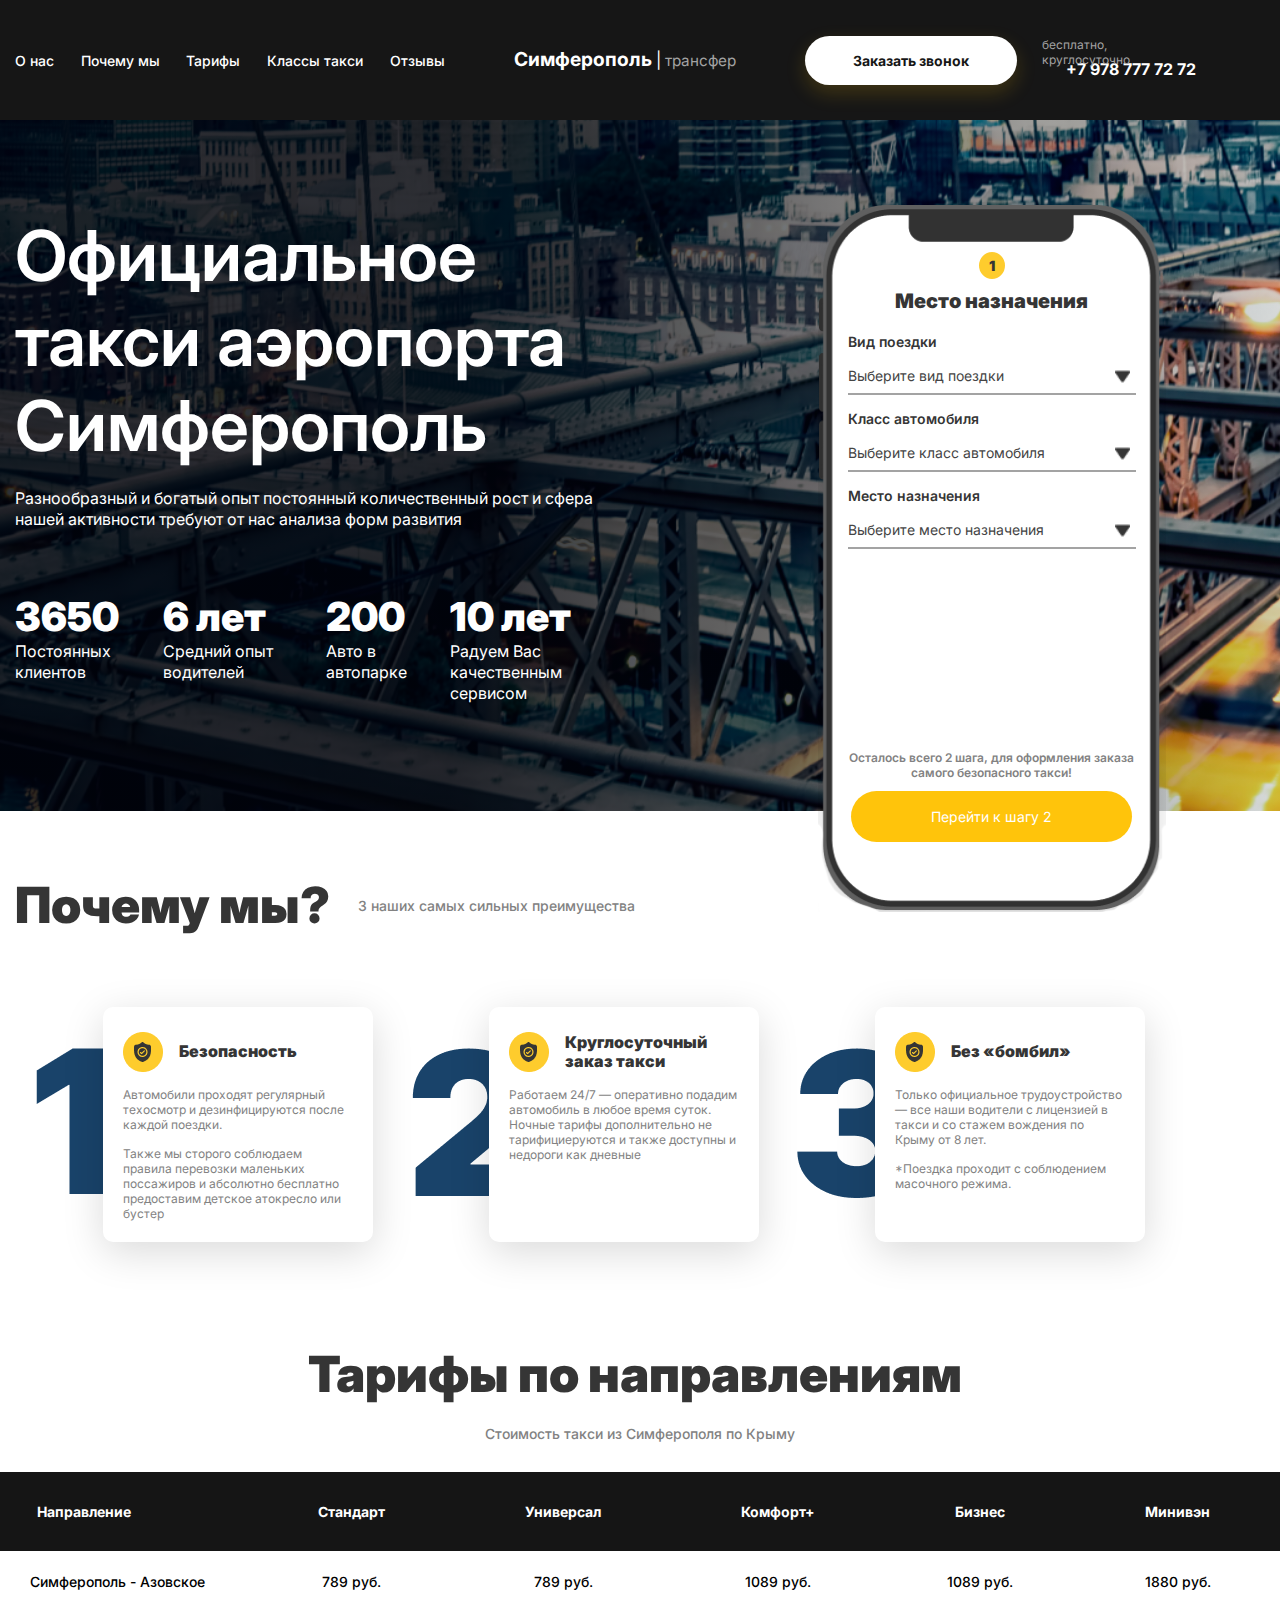
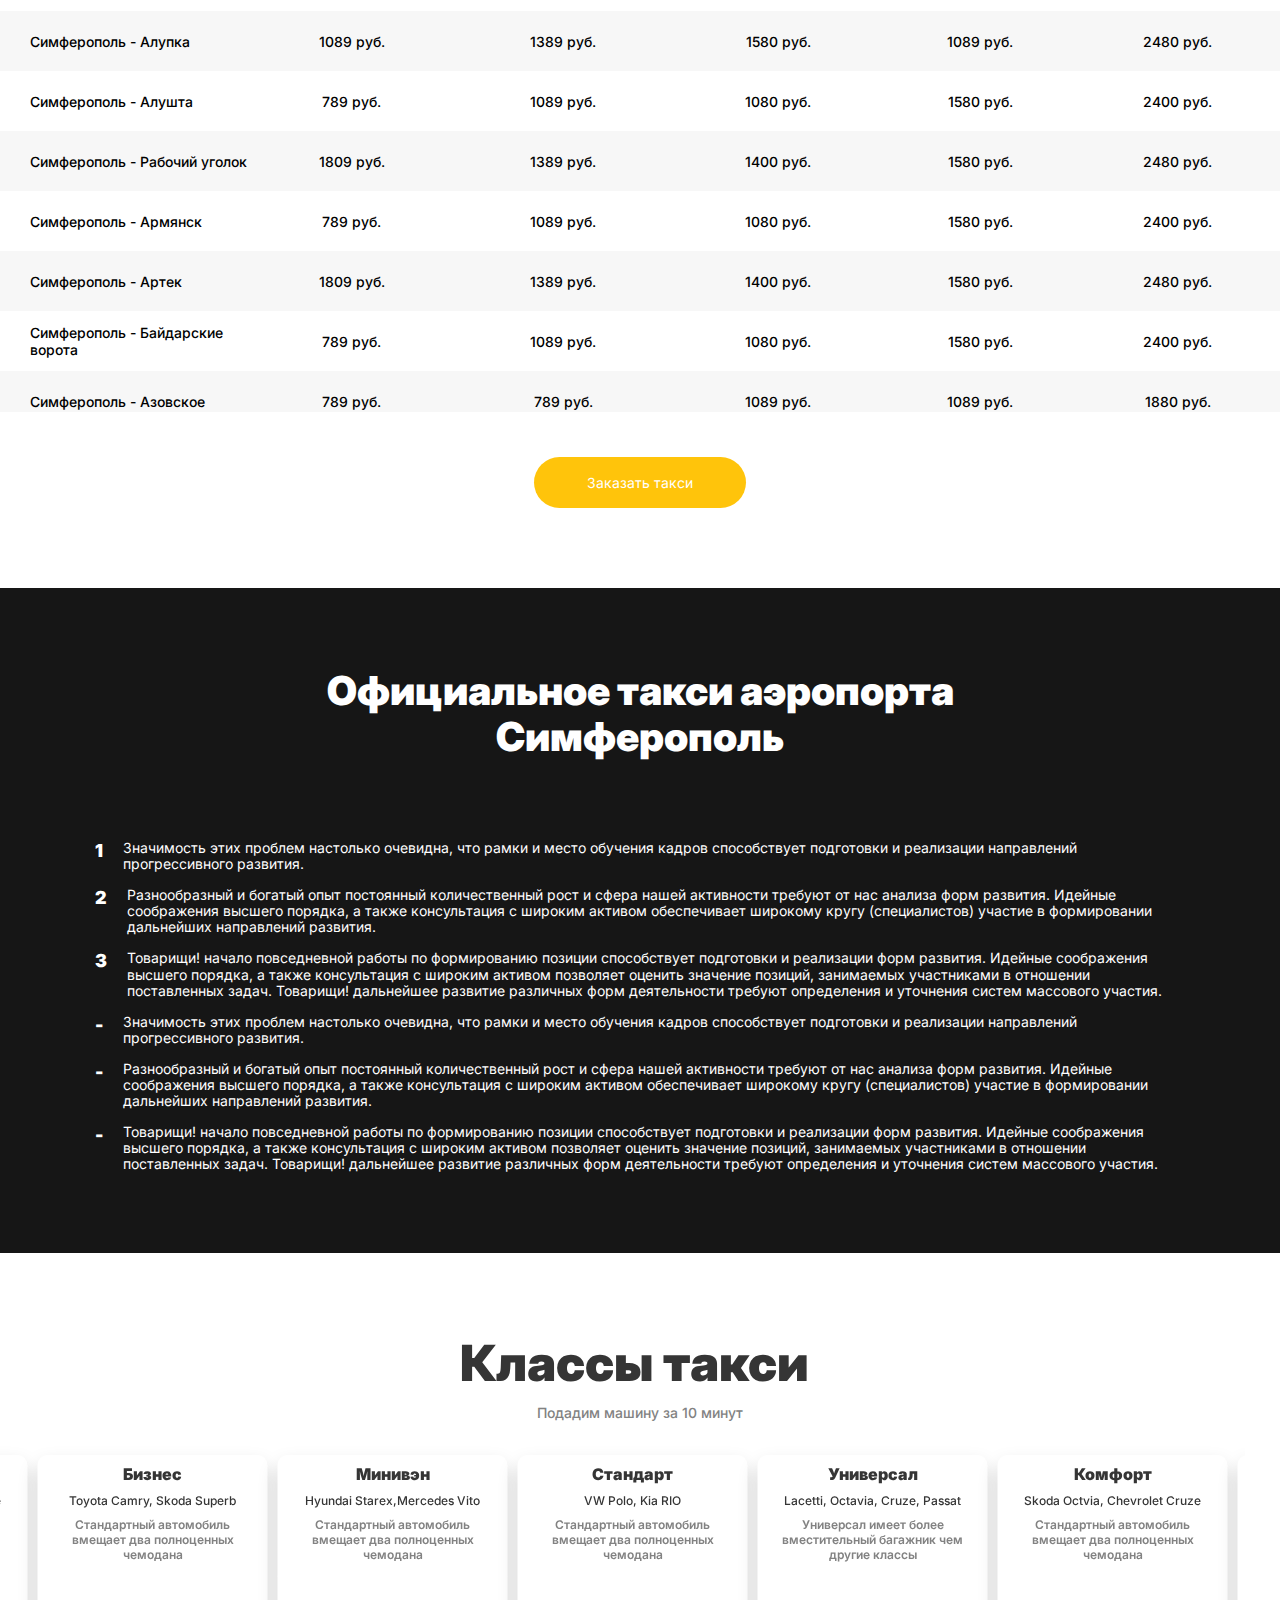
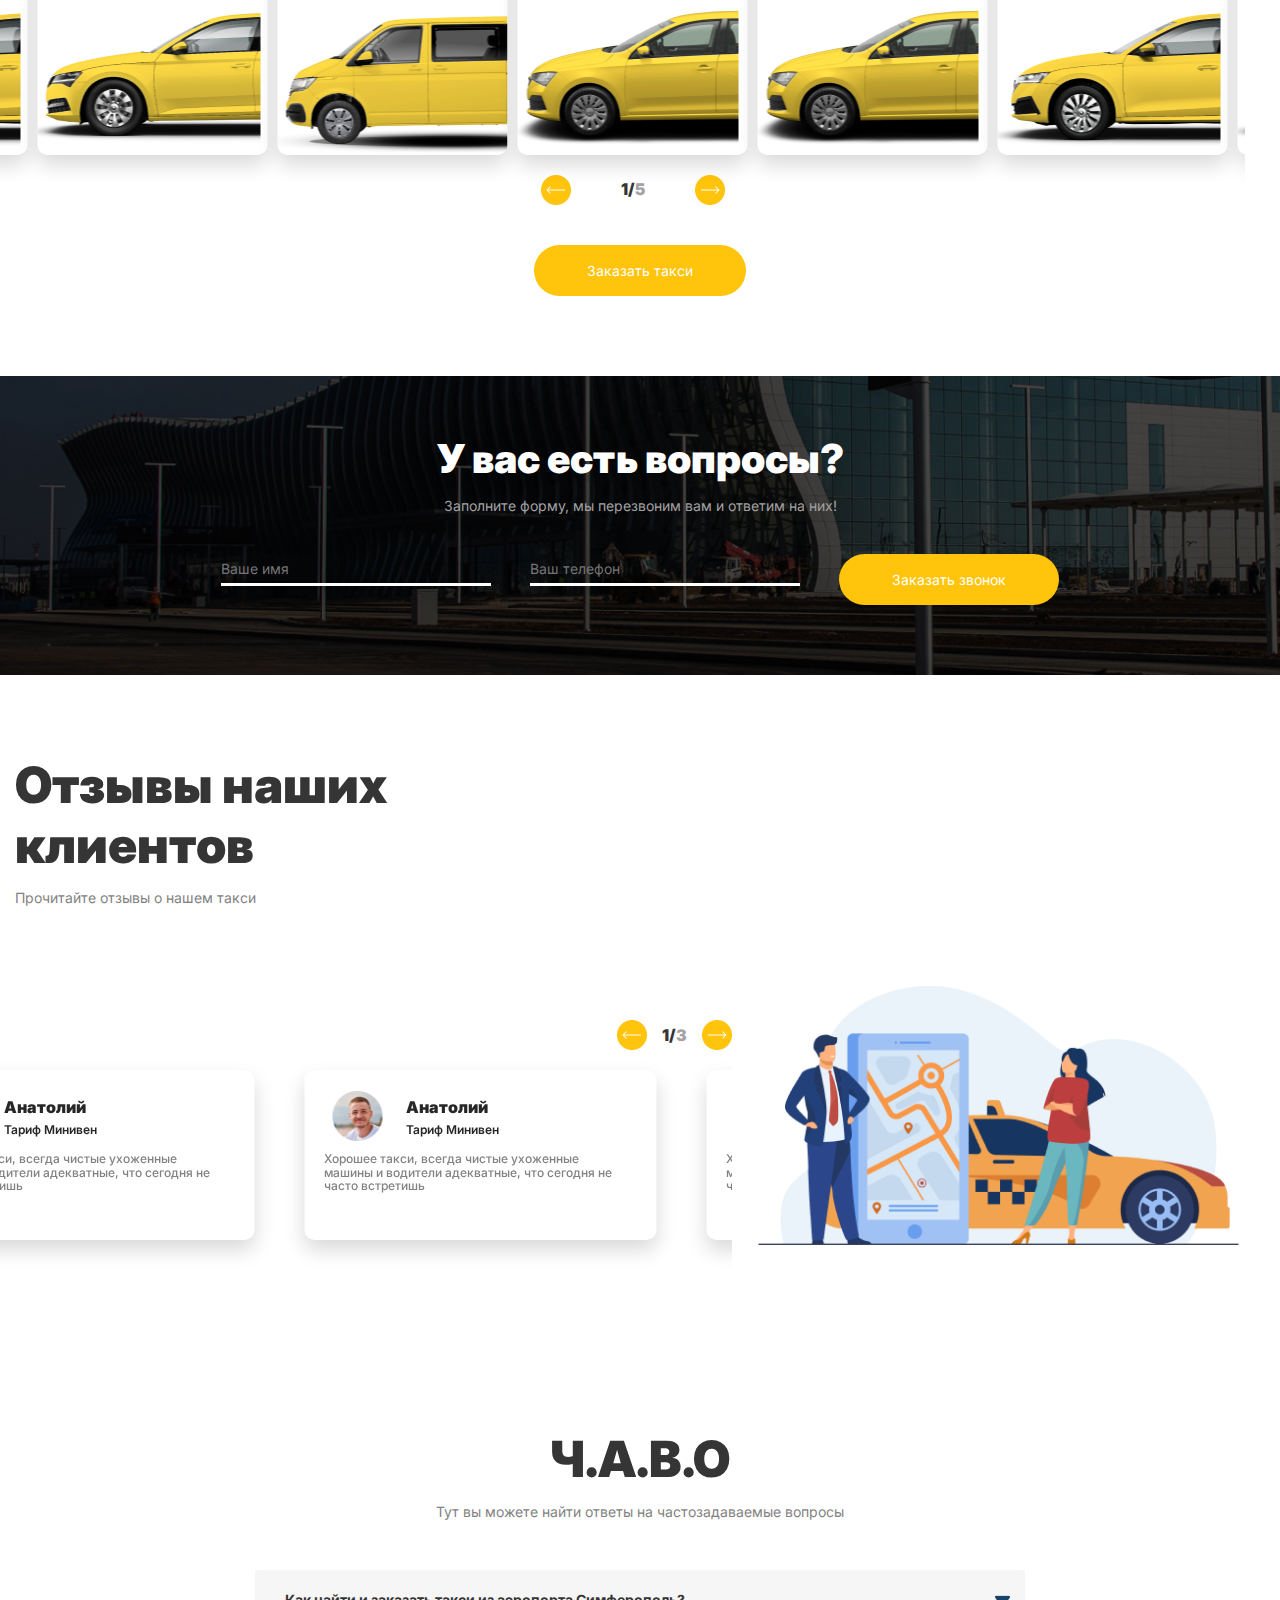
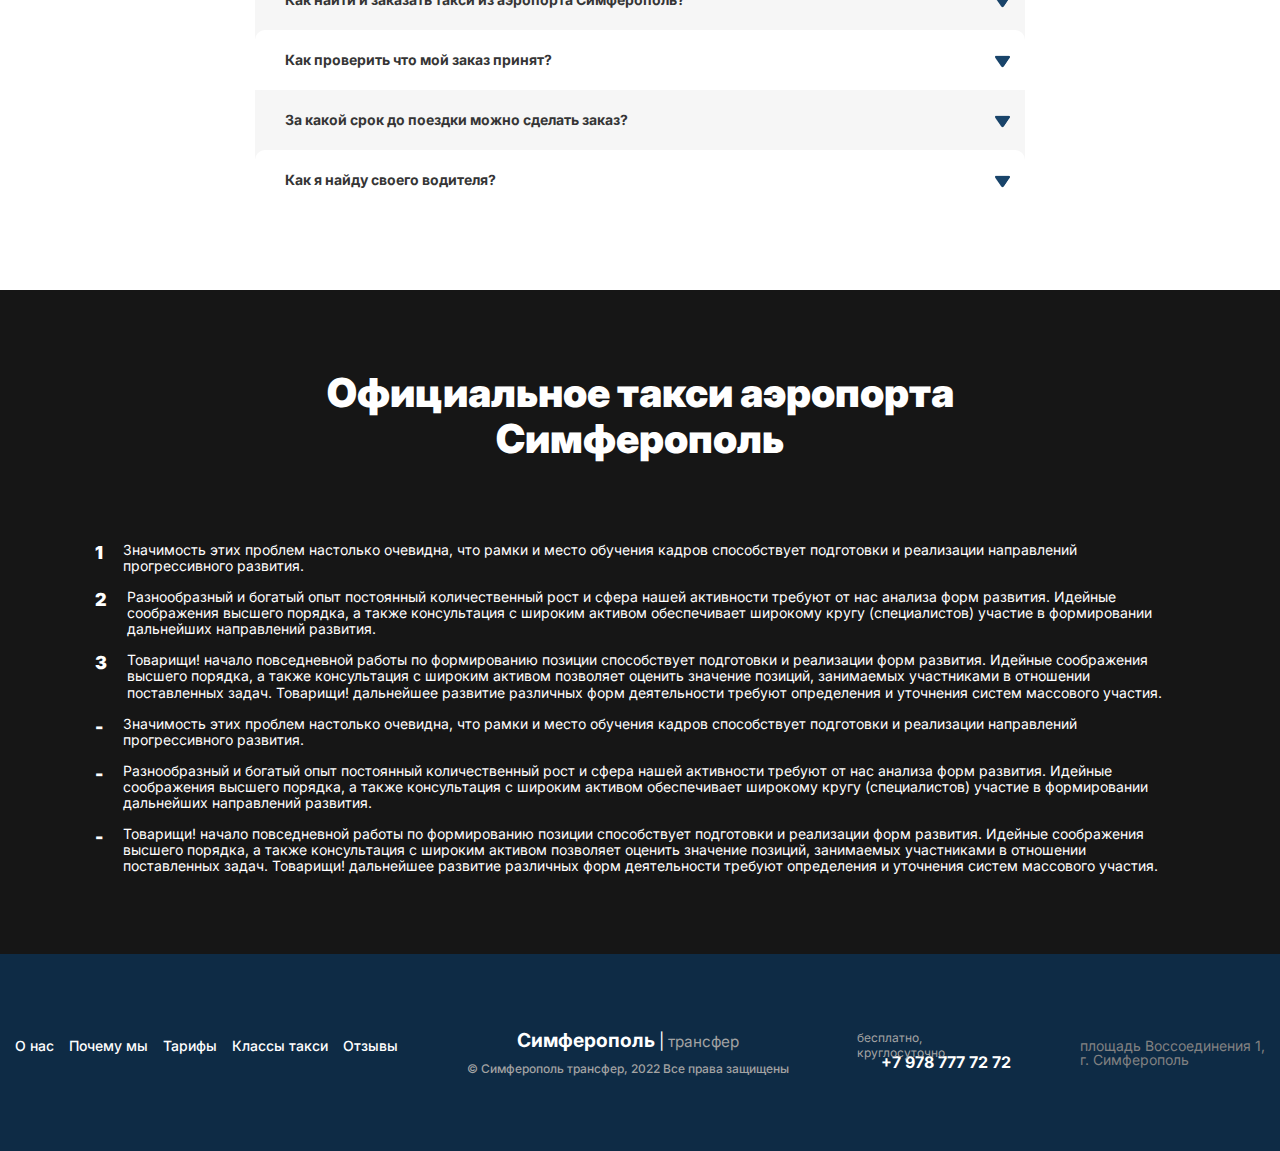
==== commit 51581a1d: "3" ====
--- a/home.html
+++ b/home.html
@@ -7,7 +7,7 @@
 	<meta name="format-detection" content="telephone=no">
 
 
-	<link rel="stylesheet" href="css/style.min.css?_v=20220217154609">
+	<link rel="stylesheet" href="css/style.min.css?_v=20220217221921">
 	<link rel="shortcut icon" href="favicon.ico">
 	<!-- <meta name="robots" content="noindex, nofollow"> -->
 	<meta name="viewport" content="width=device-width, initial-scale=1.0">
@@ -47,7 +47,7 @@
 						<a class="contact__tel" href="tel:+79787777272">+7 978 777 72 72</a>
 					</div>
 					<div class="header__box">
-						<a class="header__telefon" href="tel:+79787777272"><img src="img/tel.png?_v=1645101969664" alt=""></a>
+						<a class="header__telefon" href="tel:+79787777272"><img src="img/tel.png?_v=1645125561751" alt=""></a>
 						<button type="button" class="menu__icon icon-menu"><span></span></button>
 					</div>
 				</div>
@@ -144,7 +144,7 @@
 												</div>
 												<div class="tel">
 													<label class="label" for="telefon">Номер вашего телефона</label>
-													<input type="tel" name="tel" title="Используйте формат: +7 (777) 777-77-77" pattern="[+]7\s[\(]\d{3}[\)]\s\d{3}[\-]\d{2}[\-]\d{2}" minlength="11" maxlength="18" id="telefon" placeholder="+ 7 (___) ___-__-__">
+													<input class="tel" type="tel" name="tel" title="Используйте формат: +7 (777) 777-77-77" pattern="[+]7\s[\(]\d{3}[\)]\s\d{3}[\-]\d{2}[\-]\d{2}" minlength="11" maxlength="18" id="telefon" placeholder="+ 7 (___) ___-__-__">
 												</div>
 												<div class="time">
 													<label class="label label-a" for="date">Дата и время подачи авто</label>
@@ -175,7 +175,7 @@
 												</div>
 
 												<div class="checkbox">
-													<input id="c_1" data-error="Ошибка" class="checkbox__input" type="radio" value="1" name="form[]">
+													<input id="c_1" data-error="Ошибка" class="checkbox__input" type="checkbox" value="1" name="form[]">
 													<label for="c_1" class="checkbox__label"><span class="checkbox__text">Обратный трансфер</span></label>
 												</div>
 											</div>
@@ -204,34 +204,31 @@
 										<button type="submit" class="button quiz-form__btn-q btnn">Перейти к шагу 2</button>
 										<button type="submit" class="button quiz-form__btn-q-c btnn">Перейти к шагу 3</button>
 										<button type="submit" class="button quiz-form__btn-q-d btnn">Вернуться к шагу 2</button>
-										<button type="submit" class="button quiz-form__btn-q-e btnn">Заказать такси</button>
+										<button type="submit" class="button quiz-form__btn-q-e zakaz open-popup btnn">Заказать такси</button>
 
 									</div>
 
 								</form>
-								<img src="img/mocap.png?_v=1645101969664" alt=" Айфон 10">
-							</div>
-
-						</div>
-					</div>
-
-				</div>
-
+								<img src="img/mocap.png?_v=1645125561751" alt=" Айфон 10">
+							</div>
+						</div>
+					</div>
+				</div>
 			</section>
 			<section class="advantages">
 
 				<div class="advantages__container">
 					<div class="advantages__body">
-						<div class="advantages__item">
+						<div class="advantages__item advantages--l">
 							<h3 class="advantages__title" id="advantages">Почему мы?</h3>
 							<p class="advantages__text">3 наших самых сильных преимущества</p>
 						</div>
 						<div class="advantages__item advantages__item--mod">
 							<div class="advantages__block">
-								<img class="advantages__image advantages__image--modyfy" src="img/11.png?_v=1645101969664" alt="">
+								<img class="advantages__image advantages__image--modyfy" src="img/11.png?_v=1645125561751" alt="">
 								<div class="advantages__item--cart advantages__item--cart-a">
 									<div class="advantages__item-cart-box">
-										<img src="img/1.png?_v=1645101969664" alt="">
+										<img src="img/1.png?_v=1645125561751" alt="">
 										<h4>Безопасность</h4>
 									</div>
 									<p>Автомобили проходят регулярный техосмотр и дезинфицируются после каждой поездки.</p> <br>
@@ -240,10 +237,10 @@
 								</div>
 							</div>
 							<div class="advantages__block">
-								<img class="advantages__image" src="img/22.png?_v=1645101969664" alt="">
+								<img class="advantages__image" src="img/22.png?_v=1645125561751" alt="">
 								<div class="advantages__item--cart advantages__item--cart-a">
 									<div class="advantages__item-cart-box">
-										<img src="img/1.png?_v=1645101969664" alt="">
+										<img src="img/1.png?_v=1645125561751" alt="">
 										<h4>Круглосуточный
 											заказ такси</h4>
 									</div>
@@ -253,10 +250,10 @@
 								</div>
 							</div>
 							<div class="advantages__block">
-								<img class="advantages__image" src="img/33.png?_v=1645101969664" alt="">
+								<img class="advantages__image" src="img/33.png?_v=1645125561751" alt="">
 								<div class="advantages__item--cart advantages__item--cart-a">
 									<div class="advantages__item-cart-box">
-										<img src="img/1.png?_v=1645101969664" alt="">
+										<img src="img/1.png?_v=1645125561751" alt="">
 										<h4>Без «бомбил»</h4>
 									</div>
 									<p>
@@ -340,11 +337,91 @@
 							<td>1580 руб.</td>
 							<td>2400 руб.</td>
 						</tr>
+						<tr>
+							<td class="table__td">Симферополь - Азовское</td>
+							<td>789 руб.</td>
+							<td>789 руб.</td>
+							<td>1089 руб.</td>
+							<td>1089 руб.</td>
+							<td>1880 руб.</td>
+						</tr>
+						<tr>
+							<td class="table__td">Симферополь - Азовское</td>
+							<td>789 руб.</td>
+							<td>789 руб.</td>
+							<td>1089 руб.</td>
+							<td>1089 руб.</td>
+							<td>1880 руб.</td>
+						</tr>
+						<tr>
+							<td class="table__td">Симферополь - Азовское</td>
+							<td>789 руб.</td>
+							<td>789 руб.</td>
+							<td>1089 руб.</td>
+							<td>1089 руб.</td>
+							<td>1880 руб.</td>
+						</tr>
+						<tr>
+							<td class="table__td">Симферополь - Азовское</td>
+							<td>789 руб.</td>
+							<td>789 руб.</td>
+							<td>1089 руб.</td>
+							<td>1089 руб.</td>
+							<td>1880 руб.</td>
+						</tr>
+						<tr>
+							<td class="table__td">Симферополь - Азовское</td>
+							<td>789 руб.</td>
+							<td>789 руб.</td>
+							<td>1089 руб.</td>
+							<td>1089 руб.</td>
+							<td>1880 руб.</td>
+						</tr>
+						<tr>
+							<td class="table__td">Симферополь - Азовское</td>
+							<td>789 руб.</td>
+							<td>789 руб.</td>
+							<td>1089 руб.</td>
+							<td>1089 руб.</td>
+							<td>1880 руб.</td>
+						</tr>
+						<tr>
+							<td class="table__td">Симферополь - Азовское</td>
+							<td>789 руб.</td>
+							<td>789 руб.</td>
+							<td>1089 руб.</td>
+							<td>1089 руб.</td>
+							<td>1880 руб.</td>
+						</tr>
+						<tr>
+							<td class="table__td">Симферополь - Азовское</td>
+							<td>789 руб.</td>
+							<td>789 руб.</td>
+							<td>1089 руб.</td>
+							<td>1089 руб.</td>
+							<td>1880 руб.</td>
+						</tr>
+						<tr>
+							<td class="table__td">Симферополь - Азовское</td>
+							<td>789 руб.</td>
+							<td>789 руб.</td>
+							<td>1089 руб.</td>
+							<td>1089 руб.</td>
+							<td>1880 руб.</td>
+						</tr>
+						<tr>
+							<td class="table__td">Симферополь - Азовское</td>
+							<td>789 руб.</td>
+							<td>789 руб.</td>
+							<td>1089 руб.</td>
+							<td>1089 руб.</td>
+							<td>1880 руб.</td>
+						</tr>
 					</table>
 				</div>
 
 
-				<button type="submit" class="button open-popup btnn">Заказать такси</button>
+				<button type="submit" class="botton open-popup btnn">Заказать такси</button>
 			</section>
 			<section class="about" id="about">
 				<div class="about__container">
@@ -383,7 +460,7 @@
 										<span class="car__mark">VW Polo, Kia RIO</span>
 										<p class="car__description">Стандартный автомобиль
 											вмещает два полноценных чемодана</p>
-										<img class="car__image" src="img/standart.png?_v=1645101969664" alt="Машина стандартного класса">
+										<img class="car__image" src="img/standart.png?_v=1645125561751" alt="Машина стандартного класса">
 									</div>
 
 
@@ -393,7 +470,7 @@
 										<h4 class="car__title">Универсал</h4>
 										<span class="car__mark">Lacetti, Octavia, Cruze, Passat</span>
 										<p class="car__description">Универсал имеет более вместительный багажник чем другие классы</p>
-										<img class="car__image" src="img/standart.png?_v=1645101969664" alt="Машина стандартного класса">
+										<img class="car__image" src="img/standart.png?_v=1645125561751" alt="Машина стандартного класса">
 									</div>
 								</div>
 								<div class="car__slide">
@@ -402,7 +479,7 @@
 										<span class="car__mark">Skoda Octvia, Chevrolet Cruze</span>
 										<p class="car__description">Стандартный автомобиль
 											вмещает два полноценных чемодана</p>
-										<img class="car__image" src="img/komfort.png?_v=1645101969664" alt="Машина стандартного класса">
+										<img class="car__image" src="img/komfort.png?_v=1645125561751" alt="Машина стандартного класса">
 									</div>
 
 
@@ -413,7 +490,7 @@
 										<span class="car__mark">Toyota Camry, Skoda Superb</span>
 										<p class="car__description">Стандартный автомобиль
 											вмещает два полноценных чемодана</p>
-										<img class="car__image" src="img/bysnes.png?_v=1645101969664" alt="Машина стандартного класса">
+										<img class="car__image" src="img/bysnes.png?_v=1645125561751" alt="Машина стандартного класса">
 									</div>
 
 
@@ -424,16 +501,16 @@
 										<span class="car__mark">Hyundai Starex,Mercedes Vito</span>
 										<p class="car__description">Стандартный автомобиль
 											вмещает два полноценных чемодана</p>
-										<img class="car__image" src="img/mini.png?_v=1645101969664" alt="Машина стандартного класса">
+										<img class="car__image" src="img/mini.png?_v=1645125561751" alt="Машина стандартного класса">
 									</div>
 
 
 								</div>
 							</div>
 							<div class="vox">
-								<div class="prev"><img src="img/prev.png?_v=1645101969664" alt="Стрелочка назад"></div>
+								<div class="prev"><img src="img/prev.png?_v=1645125561751" alt="Стрелочка назад"></div>
 								<div class="pagination"></div>
-								<div class="next"><img src="img/next.png?_v=1645101969664" alt="Стрелочка вперед"></div>
+								<div class="next"><img src="img/next.png?_v=1645125561751" alt="Стрелочка вперед"></div>
 
 							</div>
 
@@ -452,9 +529,9 @@
 						<p class="fidbek__text">Заполните форму, мы перезвоним вам и ответим на них!</p>
 						<form action="#" id="form" class="fidbek__form">
 							<input autocomplete="off" id="formName" type="text" name="name" data-error="Ошибка" placeholder="Ваше имя" class="fidbek__form-input">
-							<input autocomplete="off" id="formTel" type="text" name="tel" data-error="Ошибка" placeholder="Ваш телефон" class="fidbek__form-input">
-
-							<button class=" btnn fidbek__btn open-popup zakaz" type="submit">Заказать звонок</button>
+							<input autocomplete="off" id="formTel" type="text" name="tel" data-error="Ошибка" placeholder="Ваш телефон" class="fidbek__form-input tel">
+
+							<button class=" btnn fidbek__btn open-popup zakaz " type="submit">Заказать звонок</button>
 						</form>
 					</div>
 
@@ -470,16 +547,16 @@
 						<div class="reviews__box">
 							<div class="reviews__slider">
 								<div class="vox sd" data-da=".reviews__slider, 420">
-									<div class="prevr"><img src="img/prev.png?_v=1645101969664" alt="Стрелочка назад"></div>
+									<div class="prevr"><img src="img/prev.png?_v=1645125561751" alt="Стрелочка назад"></div>
 									<div class="pagination"></div>
-									<div class="nextr"><img src="img/next.png?_v=1645101969664" alt="Стрелочка вперед"></div>
+									<div class="nextr"><img src="img/next.png?_v=1645125561751" alt="Стрелочка вперед"></div>
 
 								</div>
 								<div class="reviews__swiper">
 
 									<div class="reviews__slide">
 										<div class="reviews__item">
-											<img src="img/a28.png?_v=1645101969664" alt="Фото человека">
+											<img src="img/a28.png?_v=1645125561751" alt="Фото человека">
 											<h4>Анатолий </h4>
 											<h5>Тариф Минивен</h5>
 											<p>Хорошее такси, всегда чистые ухоженные машины и водители адекватные, что сегодня
@@ -489,7 +566,7 @@
 									</div>
 									<div class="reviews__slide">
 										<div class="reviews__item">
-											<img src="img/b29.png?_v=1645101969664" alt="Фото человека">
+											<img src="img/b29.png?_v=1645125561751" alt="Фото человека">
 											<h4>Светлана</h4>
 											<h5>Тариф Бизнес</h5>
 											<p>Хорошее такси, всегда чистые ухоженные машины и водители адекватные, что сегодня
@@ -499,7 +576,7 @@
 									</div>
 									<div class="reviews__slide">
 										<div class="reviews__item">
-											<img src="img/a28.png?_v=1645101969664" alt="Фото человека">
+											<img src="img/a28.png?_v=1645125561751" alt="Фото человека">
 											<h4>Анатолий </h4>
 											<h5>Тариф Минивен</h5>
 											<p>Хорошее такси, всегда чистые ухоженные машины и водители адекватные, что сегодня
@@ -510,7 +587,7 @@
 								</div>
 							</div>
 							<div class="reviews__image">
-								<img src="img/ng.png?_v=1645101969664" alt="Картинка людей у такси">
+								<img src="img/ng.png?_v=1645125561751" alt="Картинка людей у такси">
 							</div>
 
 
@@ -581,7 +658,7 @@
 			</section>
 			<div class="popup">
 				<div class="popup__body">
-					<button class="close-popup" href=""><img src="img/close.svg?_v=1645101969664" alt="Закрыть окно"></button>
+					<button class="close-popup" href=""><img src="img/close.svg?_v=1645125561751" alt="Закрыть окно"></button>
 					<h3 class="popup__title">Заказать звонок</h3>
 					<p class="popup__text">Заполните форму, и мы перезвоним вам через 1 минуту!</p>
 					<form class="popup__form" action="#">
@@ -638,7 +715,7 @@
 </div>
  -->
 
-	<script src="js/app.min.js?_v=20220217154609"></script>
+	<script src="js/app.min.js?_v=20220217221921"></script>
 </body>
 
 </html>--- a/css/style.min.css
+++ b/css/style.min.css
@@ -1 +1 @@
-@charset "UTF-8";@import url(https://fonts.googleapis.com/css?family=Inter:100,200,300,regular,500,600,700,800,900);*{padding:0;margin:0;border:0}*,:after,:before{-webkit-box-sizing:border-box;box-sizing:border-box}body,html{height:100%;min-width:320px}body{color:#828282;line-height:1;font-family:Inter;font-size:.875rem;-ms-text-size-adjust:100%;-moz-text-size-adjust:100%;-webkit-text-size-adjust:100%;-webkit-font-smoothing:antialiased;-moz-osx-font-smoothing:grayscale}button,input,textarea{font-family:Inter;font-size:inherit}button{cursor:pointer;color:inherit;background-color:inherit}a{color:inherit}a:link,a:visited{text-decoration:none}a:hover{text-decoration:none}ul li{list-style:none}img{vertical-align:top}h1,h2,h3,h4,h5,h6{font-weight:inherit;font-size:inherit}body{scroll-behavior:smooth;font-family:Inter}.lock body{overflow:hidden;-ms-touch-action:none;touch-action:none}.wrapper{min-height:100%;display:-webkit-box;display:-ms-flexbox;display:flex;-webkit-box-orient:vertical;-webkit-box-direction:normal;-ms-flex-direction:column;flex-direction:column;overflow:hidden}.wrapper>main{-webkit-box-flex:1;-ms-flex:1 1 auto;flex:1 1 auto}.wrapper>*{min-width:0}[class*=__container]{max-width:85.625rem;-webkit-box-sizing:content-box;box-sizing:content-box;margin:0 auto;padding:0 .9375rem}[class*=-ibg]{position:relative}[class*=-ibg] img{position:absolute;width:100%;height:100%;top:0;left:0;-o-object-fit:cover;object-fit:cover}[class*=-ibg_contain] img{-o-object-fit:contain;object-fit:contain}@-webkit-keyframes scal{0%{-webkit-transform:scale(0);transform:scale(0)}75%{-webkit-transform:scale(0);transform:scale(0)}100%{-webkit-transform:scale(1);transform:scale(1)}}@keyframes scal{0%{-webkit-transform:scale(0);transform:scale(0)}75%{-webkit-transform:scale(0);transform:scale(0)}100%{-webkit-transform:scale(1);transform:scale(1)}}.header{width:100%;height:auto;-webkit-animation:scal 3.2s forwards;animation:scal 3.2s forwards;background-color:#161616;position:fixed;top:0;left:0;z-index:15}.header__body{width:100%;height:7.5rem;display:-webkit-box;display:-ms-flexbox;display:flex;-webkit-box-pack:justify;-ms-flex-pack:justify;justify-content:space-between;-webkit-box-align:center;-ms-flex-align:center;align-items:center}.header__box{-webkit-box-ordinal-group:4;-ms-flex-order:3;order:3;display:-webkit-box;display:-ms-flexbox;display:flex;-webkit-box-align:center;-ms-flex-align:center;align-items:center;-webkit-box-pack:justify;-ms-flex-pack:justify;justify-content:space-between;gap:30px}.header__telefon{display:none}.contact{display:-webkit-box;display:-ms-flexbox;display:flex;-webkit-box-align:center;-ms-flex-align:center;align-items:center;-ms-flex-pack:distribute;justify-content:space-around}.contact__tel{position:relative;font-weight:700;font-size:1rem;line-height:1.1875;padding-top:1.1875rem;padding-left:1.5rem;color:#fff}.contact__tel::before{font-size:.75rem;font-weight:400;line-height:1.25;content:"бесплатно, круглосуточно";color:#a3a3a3;position:absolute;top:-10%;left:0}.navigations{display:-webkit-box;display:-ms-flexbox;display:flex;-webkit-box-align:center;-ms-flex-align:center;align-items:center;-ms-flex-pack:distribute;justify-content:space-around;min-width:20rem}.navigations a{font-family:Inter;font-style:normal;font-weight:500;font-size:.875rem;line-height:1.2142857143;color:#fff}.navigations a :active,.navigations a:hover{color:#a3a3a3}.menu-open .navigations{-webkit-transition:-webkit-transform .4s ease-in-out;transition:-webkit-transform .4s ease-in-out;-o-transition:transform .4s ease-in-out;transition:transform .4s ease-in-out;transition:transform .4s ease-in-out,-webkit-transform .4s ease-in-out}.logo{-webkit-transition:-webkit-transform ease-in .3s;transition:-webkit-transform ease-in .3s;-o-transition:transform ease-in .3s;transition:transform ease-in .3s;transition:transform ease-in .3s,-webkit-transform ease-in .3s;font-weight:700;line-height:1.2;font-style:normal;z-index:20;color:#fff}.logo__span{font-weight:400;font-size:1rem;line-height:1.1875;color:#a3a3a3}.logo__pl{font-weight:400;font-size:1.1875rem;color:#fff}.logo:hover{-webkit-transform:scale(1.068);-ms-transform:scale(1.068);transform:scale(1.068)}.gta-two{-webkit-transition:background ease-in .3s;-o-transition:background ease-in .3s;transition:background ease-in .3s;padding:1rem 3rem;-webkit-box-shadow:0 8px 20px rgba(255,196,11,.18);box-shadow:0 8px 20px rgba(255,196,11,.18);border-radius:30px;font-size:.875rem;line-height:1.2142857143;font-weight:700;background:#fff;color:#161616}.gta-two :active,.gta-two:hover{background:#999;color:#fff}.popup__output{display:none}@-webkit-keyframes abv{from{opacity:0}to{opacity:0}}@keyframes abv{from{opacity:0}to{opacity:0}}.icon-menu{display:none}.footer{width:100%;background:#0e2b45;overflow:hidden}.footer__body{width:100%;padding:4.6875rem 0;display:-webkit-box;display:-ms-flexbox;display:flex;-webkit-box-pack:justify;-ms-flex-pack:justify;justify-content:space-between;-webkit-box-align:center;-ms-flex-align:center;align-items:center;gap:15px}.footer__navi{display:-webkit-box;display:-ms-flexbox;display:flex;-webkit-box-align:center;-ms-flex-align:center;align-items:center;-ms-flex-pack:distribute;justify-content:space-around}.footer__navi a{font-family:Inter;font-style:normal;font-weight:500;font-size:.875rem;line-height:1.2142857143;color:#fff}.footer__navi a :active,.footer__navi a:hover{color:#a3a3a3}.logo-footer{display:-webkit-box;display:-ms-flexbox;display:flex;-webkit-box-orient:vertical;-webkit-box-direction:normal;-ms-flex-direction:column;flex-direction:column;-webkit-box-align:center;-ms-flex-align:center;align-items:center;-webkit-box-pack:center;-ms-flex-pack:center;justify-content:center;z-index:2}.logo-footer p{margin-top:.625rem;font-family:Inter;font-weight:500;font-size:12px;line-height:115.2%;text-align:center;color:#a3a3a3;font-style:normal}@-webkit-keyframes introLoad{from{-webkit-clip-path:polygon(0 0,100% 0,100% 0,0 0);clip-path:polygon(0 0,100% 0,100% 0,0 0)}to{-webkit-clip-path:polygon(0 0,100% 0,100% 100%,0 100%);clip-path:polygon(0 0,100% 0,100% 100%,0 100%)}}@keyframes introLoad{from{-webkit-clip-path:polygon(0 0,100% 0,100% 0,0 0);clip-path:polygon(0 0,100% 0,100% 0,0 0)}to{-webkit-clip-path:polygon(0 0,100% 0,100% 100%,0 100%);clip-path:polygon(0 0,100% 0,100% 100%,0 100%)}}.page{width:100%}.page__home{width:100%}.home-page{background:-o-linear-gradient(359.74deg,rgba(0,3,12,.82) 35.39%,rgba(1,12,39,.15) 99.7%),url(../img/bg.png);background:linear-gradient(90.26deg,rgba(0,3,12,.82) 35.39%,rgba(1,12,39,.15) 99.7%),url(../img/bg.png);background-size:cover;background-repeat:no-repeat;background-position:center;-webkit-animation:introLoad 1.5s;animation:introLoad 1.5s}.home-page__body{width:100%;display:-webkit-box;display:-ms-flexbox;display:flex;-webkit-box-align:start;-ms-flex-align:start;align-items:flex-start;-webkit-box-pack:justify;-ms-flex-pack:justify;justify-content:space-between;padding-top:7.5rem;position:relative}.home-page__item{-ms-flex-preferred-size:50%;flex-basis:50%}.content-box__title{margin-top:5.8125rem;font-size:4.375rem;line-height:1.2142857143;font-weight:600;color:#fff;margin-bottom:1.25rem}.content-box p{font-size:1rem;line-height:1.3125;color:#fff}.block-box{margin-top:3.9375rem;margin-bottom:6.6875rem;display:-webkit-box;display:-ms-flexbox;display:flex;-webkit-box-pack:justify;-ms-flex-pack:justify;justify-content:space-between;-webkit-box-align:start;-ms-flex-align:start;align-items:flex-start;-webkit-column-gap:35px;-moz-column-gap:35px;column-gap:35px;row-gap:20px}.block-box__item span{font-size:2.5rem;line-height:1.2;color:#fff;font-weight:900}.block-box p{max-width:100%}.form-box{-webkit-animation:scal 1.9s forwards;animation:scal 1.9s forwards;padding-top:2.5rem;padding-left:.9375rem;position:absolute;left:63%;top:20%;display:-webkit-box;display:-ms-flexbox;display:flex;-webkit-box-pack:center;-ms-flex-pack:center;justify-content:center}.form-box__inner{padding:1.875rem;padding-top:2.5rem;width:21.75rem;height:44.375rem;position:relative}.form-box__inner img{top:0;left:0;width:100%;z-index:1;height:100%;position:absolute;overflow:hidden}.form-box__form{position:absolute;z-index:2}.form-box__page{position:absolute;top:10%;left:50%;z-index:2;width:1.375rem;height:1.375rem;border-radius:50%;background-color:#fecc2d;color:#353535;font-family:Inter;font-style:normal;font-weight:900;font-size:14px;line-height:17px;left:47%;display:-webkit-box;display:-ms-flexbox;display:flex;-webkit-box-pack:center;-ms-flex-pack:center;justify-content:center;-webkit-box-align:center;-ms-flex-align:center;align-items:center}.form-box__page-a{position:absolute;left:15%;top:23%;z-index:2;display:-webkit-box;display:-ms-flexbox;display:flex;-webkit-box-orient:vertical;-webkit-box-direction:normal;-ms-flex-direction:column;flex-direction:column;-webkit-box-align:start;-ms-flex-align:start;align-items:flex-start;-webkit-box-pack:start;-ms-flex-pack:start;justify-content:flex-start}.form-box__page-a h3{margin-bottom:.9375rem}.form-box__page-b{position:absolute;left:15%;top:33%;z-index:2;display:-webkit-box;display:-ms-flexbox;display:flex;-webkit-box-orient:vertical;-webkit-box-direction:normal;-ms-flex-direction:column;flex-direction:column;-webkit-box-align:start;-ms-flex-align:start;align-items:flex-start;-webkit-box-pack:start;-ms-flex-pack:start;justify-content:flex-start}.form-box__page-b h3{margin-bottom:.9375rem}.form-box__page-c{position:absolute;left:15%;top:43%;z-index:2;display:-webkit-box;display:-ms-flexbox;display:flex;-webkit-box-orient:vertical;-webkit-box-direction:normal;-ms-flex-direction:column;flex-direction:column;-webkit-box-align:start;-ms-flex-align:start;align-items:flex-start;-webkit-box-pack:start;-ms-flex-pack:start;justify-content:flex-start}.form-box__page-c h3{margin-bottom:.9375rem}.form-box__title{position:absolute;z-index:2;left:21.5%;color:#353535;font-weight:900;font-size:1.25rem;top:15%}.zakr{padding:1.0625rem 3.3125rem;font-size:.875rem;line-height:1.2142857143;color:#fff;width:-webkit-fit-content;width:-moz-fit-content;width:fit-content;border-radius:30px;background:#ffc40b}.zakr:hover{background:#ffe184;color:#fff}.advantages{-webkit-animation:scal 3s forwards;animation:scal 3s forwards;width:100%;position:relative;margin-bottom:4.625rem}.advantages__body{display:-webkit-box;display:-ms-flexbox;display:flex;-webkit-box-orient:vertical;-webkit-box-direction:normal;-ms-flex-direction:column;flex-direction:column;-webkit-box-align:start;-ms-flex-align:start;align-items:flex-start;-webkit-box-pack:center;-ms-flex-pack:center;justify-content:center;margin-top:4rem}.advantages__item{display:-webkit-box;display:-ms-flexbox;display:flex;-webkit-box-align:center;-ms-flex-align:center;align-items:center;width:100%}.advantages__item:not(:last-child){margin-bottom:3.875rem}.advantages__item--mod{gap:50px}.advantages__image{z-index:1;left:3%;top:20%;z-index:1;position:absolute}.advantages__image--modyfy{left:6%}.advantages__text{font-style:normal;font-weight:500;font-size:14px;line-height:17px;font-family:Inter;color:#828282}.advantages__item--cart{width:16.875rem;height:14.6875rem;padding-left:1.25rem;padding-top:1.5625rem;padding-right:1.25rem;z-index:2;position:absolute;background-color:#fff;border-radius:10px;-webkit-box-shadow:0 10px 40px rgba(0,0,0,.15);box-shadow:0 10px 40px rgba(0,0,0,.15);z-index:2}.advantages__item--cart h4{font-style:normal;font-weight:900;font-size:16px;line-height:19px;font-family:Inter;color:#353535}.advantages__item--cart p{font-family:Inter;font-style:normal;font-weight:400;font-size:12px;line-height:15px;color:#828282}.advantages__block{width:22.375rem;height:15.75rem;position:relative;display:-webkit-box;display:-ms-flexbox;display:flex;-webkit-box-align:center;-ms-flex-align:center;align-items:center;-webkit-box-pack:end;-ms-flex-pack:end;justify-content:flex-end}.advantages__item-cart-box{display:-webkit-inline-box;display:-ms-inline-flexbox;display:inline-flex;-webkit-box-align:center;-ms-flex-align:center;align-items:center;gap:16px;padding-bottom:.9375rem}.advantages__title{font-size:3.125rem;line-height:1.22;color:#353535;font-weight:900}.table{width:100%;margin-bottom:5rem}.table__item{text-align:center;padding:1.9375rem 4.375rem;border-spacing:0}.table__item--mod{padding-left:1.875rem;padding-right:6.875rem}.table__title{font-style:normal;font-weight:900;font-size:50px;line-height:61px;color:#353535;padding-bottom:.9375rem;margin:0 auto;width:41.5rem;font-family:Inter}.table__text{margin:0 auto;font-style:normal;font-weight:500;font-size:14px;line-height:17px;color:#828282;max-width:19.4375rem;padding-bottom:3.125rem;font-family:Inter}.table__td{text-align:left!important;padding-left:1.875rem}.table__rates{margin:0 auto;font-size:.875rem;line-height:1.2142857143;color:#000;font-weight:500;table-layout:fixed;border-spacing:0;padding-bottom:2.5rem}.table__rates tr:nth-child(odd){background:#f7f7f7}.table__rates tr{height:3.75rem}.table__rates tr:first-child{text-align:center}.table__rates td{text-align:center}.table__box{margin-bottom:.9375rem}.table__titles{background:#151515!important;color:#fff;font-weight:900;font-size:.875rem;line-height:1.2142857143;border-collapse:collapse;border-spacing:0}.btnn{padding:1.0625rem 3.3125rem;font-size:.875rem;line-height:1.2142857143;color:#fff;border-radius:30px;background:#ffc40b;display:block;margin:0 auto}.btnn:hover{background:#ffe184;color:#fff}.about{width:100%;padding:5rem;background:#161616}.about__body h3{font-family:Inter;font-style:normal;font-weight:900;font-size:40px;line-height:115.2%;max-width:662px;text-align:center;width:100%;margin:0 auto;padding-bottom:5rem;text-align:center;color:#fff}.about__list li{font-size:.875rem;line-height:115.42%;color:#fff;display:-webkit-box;display:-ms-flexbox;display:flex;-webkit-box-align:start;-ms-flex-align:start;align-items:flex-start}.about__list li:not(:last-child){margin-bottom:.9375rem}.about__list span{font-size:1.125rem;line-height:1.1875;font-weight:900;margin-right:1.25rem;color:#fff}.car{width:100%;margin-top:5rem;margin-bottom:5rem}.car__titles{width:22.5625rem}.car__txt{width:12.9375rem;margin-bottom:3.125rem}.car__slider{width:100%;margin-bottom:2.5rem;padding-top:20px;margin-top:-20px;display:-webkit-box;display:-ms-flexbox;display:flex;-webkit-box-orient:vertical;-webkit-box-direction:normal;-ms-flex-direction:column;flex-direction:column;-webkit-box-align:center;-ms-flex-align:center;align-items:center}.car__swiper{-webkit-box-pack:center;-ms-flex-pack:center;justify-content:center;gap:30px}.car__item{gap:10px;display:-webkit-box;display:-ms-flexbox;display:flex;-webkit-box-align:center;-ms-flex-align:center;align-items:center;-webkit-box-pack:start;-ms-flex-pack:start;justify-content:flex-start;width:14.375rem;height:18.75rem;-webkit-box-orient:vertical;-webkit-box-direction:normal;-ms-flex-direction:column;flex-direction:column;position:relative;overflow:hidden;padding:.625rem .9375rem;background:#fff;-webkit-box-shadow:0 10px 40px rgba(0,0,0,.15);box-shadow:0 10px 40px rgba(0,0,0,.15);border-radius:10px}.car__title{font-family:Inter;font-weight:900;font-size:16px;line-height:19px;font-style:normal;color:#353535}.car__mark{color:#353535;font-family:Inter;font-style:normal;font-weight:500;font-size:12px;line-height:115.2%}.car__description{text-align:center;color:#828282;font-style:normal;font-weight:600;font-size:12px;line-height:15px;font-family:Inter}.car__image{position:absolute;bottom:0;left:0}.next,.prev{display:none;cursor:pointer}.pagination{display:none;font-family:Inter;font-style:normal;font-weight:900;font-size:16px;line-height:19px;color:#353535}.swiper-pagination-total{color:#a3a3a3}.vox{display:none;margin-top:1.25rem;display:-webkit-box;display:-ms-flexbox;display:flex;-webkit-box-align:center;-ms-flex-align:center;align-items:center;gap:50px}.fidbek{width:100%;background:url(../img/bgForm.png);background-size:cover;background-repeat:no-repeat;height:100%;margin-bottom:5rem}.fidbek__body{width:100%;display:-webkit-box;display:-ms-flexbox;display:flex;-webkit-box-orient:vertical;-webkit-box-direction:normal;-ms-flex-direction:column;flex-direction:column;-webkit-box-pack:center;-ms-flex-pack:center;justify-content:center;-webkit-box-align:center;-ms-flex-align:center;align-items:center}.fidbek__title{padding-top:3.75rem;font-family:Inter;font-style:normal;font-weight:900;font-size:40px;line-height:115.2%;max-width:662px;text-align:center;width:100%;margin:0 auto;padding-bottom:.9375rem;text-align:center;color:#fff}.fidbek__text{font-size:.875rem;line-height:1.2142857143;color:#a3a3a3;padding-bottom:2.5rem;width:auto}.fidbek__form{display:-webkit-box;display:-ms-flexbox;display:flex;margin-bottom:4.375rem;gap:39px}.fidbek__form input{outline:0}.fidbek__form-input{width:16.875rem;height:2rem;color:#fff;background-color:transparent;border-bottom:3px solid #fff}.reviews{width:100%;margin-bottom:7.875rem}.reviews__body{display:-webkit-box;display:-ms-flexbox;display:flex;-webkit-box-orient:vertical;-webkit-box-direction:normal;-ms-flex-direction:column;flex-direction:column}.reviews__title{font-size:3.125rem;line-height:1.2;color:#353535;text-align:left;max-width:26rem;font-weight:900;padding-bottom:.9375rem}.reviews p{font-size:.875rem;line-height:1.1428571429;color:#828282;padding-bottom:2rem}.reviews__box{display:-webkit-box;display:-ms-flexbox;display:flex;-webkit-box-align:center;-ms-flex-align:center;align-items:center;-webkit-box-pack:justify;-ms-flex-pack:justify;justify-content:space-between}.reviews__slider{-ms-flex-preferred-size:60%;flex-basis:60%;margin-top:-30px;padding-top:30px;margin-bottom:-30px;padding-bottom:30px;display:-webkit-box;display:-ms-flexbox;display:flex;-webkit-box-orient:vertical;-webkit-box-direction:normal;-ms-flex-direction:column;flex-direction:column;-webkit-box-align:end;-ms-flex-align:end;align-items:flex-end}.reviews__item{padding:.9375rem 1.25rem;position:relative;gap:5px;display:-webkit-box;display:-ms-flexbox;display:flex;-webkit-box-align:start;-ms-flex-align:start;align-items:flex-start;background:#fff;-webkit-box-shadow:0 10px 30px rgba(0,0,0,.15);box-shadow:0 10px 30px rgba(0,0,0,.15);border-radius:10px;-webkit-box-orient:vertical;-webkit-box-direction:normal;-ms-flex-direction:column;flex-direction:column;width:22rem;height:10.625rem;-webkit-box-pack:end;-ms-flex-pack:end;justify-content:flex-end}.reviews__item h4{font-size:1rem;line-height:1.1875;color:#272727;font-weight:900;padding-left:5.125rem}.reviews__item h5{padding-left:5.125rem;font-family:Inter;font-weight:600;font-size:12px;line-height:15px;color:#272727;font-style:normal}.reviews__item img{position:absolute;top:12%;left:8%}.reviews__item p{padding-top:.625rem;font-family:Inter;font-style:normal;font-weight:500;font-size:12px;line-height:115.2%;text-align:left;max-width:18.875rem;color:#828282}.reviews__image{padding-bottom:.625rem}.reviews__image img{width:100%}.nextr,.prevr{cursor:pointer}.sd{max-width:11.25rem;gap:15px;margin-bottom:1.25rem}.pagination{display:none;font-family:Inter;font-style:normal;font-weight:900;font-size:16px;line-height:19px;color:#353535}.overview{margin-bottom:5rem}.overview__body{display:-webkit-box;display:-ms-flexbox;display:flex;-webkit-box-orient:vertical;-webkit-box-direction:normal;-ms-flex-direction:column;flex-direction:column;-webkit-box-align:center;-ms-flex-align:center;align-items:center}.overview__title{font-size:3.125rem;line-height:1.2;color:#353535;text-align:left;font-weight:900;text-align:center;padding-bottom:.9375rem}.overview__p{font-size:.875rem;text-align:center;line-height:1.1428571429;color:#828282;padding-bottom:3.125rem}.spollers__item:nth-child(odd){background:#f6f6f6}.spollers__title{position:relative;text-align:left;height:60px;padding-left:1.875rem;border-radius:10px 10px 0 0;font-family:Inter;font-style:normal;font-weight:700;font-size:14px;line-height:17px;color:#353535;width:770px}.spollers__title::before{content:"";background:url(../img/play2.png);background-repeat:no-repeat;background-size:cover;width:.9375rem;height:.9375rem;position:absolute;right:2%;top:40%}.spollers__body{background:#f6f6f6;border-radius:0 0 10px 10px;width:100%;height:100%;max-width:44.1875rem;padding:1.25rem 1.875rem;font-size:14px;color:#828282}.blue{background-color:#19446a!important}.blue::before{content:"";background:url(../img/play3.png);-webkit-transform:rotate(180deg);-ms-transform:rotate(180deg);transform:rotate(180deg);-webkit-transition:all .7s ease-in-out;-o-transition:all .7s ease-in-out;transition:all .7s ease-in-out;background-repeat:no-repeat;background-size:cover;width:.9375rem;height:.9375rem;position:absolute;right:2%;top:40%}.form-box__inner{-webkit-box-pack:center;-ms-flex-pack:center;justify-content:center}.quiz-form{position:relative;height:38.125rem;width:100%;display:-webkit-box;display:-ms-flexbox;display:flex;-webkit-box-align:center;-ms-flex-align:center;align-items:center;-webkit-box-orient:vertical;-webkit-box-direction:normal;-ms-flex-direction:column;flex-direction:column;-webkit-box-pack:justify;-ms-flex-pack:justify;justify-content:space-between;gap:15px}.quiz-form__header{padding:.625rem 0;padding-bottom:1.25rem;z-index:5;z-index:5;display:-webkit-box;display:-ms-flexbox;display:flex;-webkit-box-align:center;-ms-flex-align:center;align-items:center;gap:10px;-webkit-box-pack:center;-ms-flex-pack:center;justify-content:center;-webkit-box-orient:vertical;-webkit-box-direction:normal;-ms-flex-direction:column;flex-direction:column}.quiz-form__box{z-index:5;width:100%}.quiz-form label{font-family:Inter;font-style:normal;font-weight:600;font-size:14px;line-height:17px;color:#353535;margin-bottom:1.125rem}.quiz-form__page{z-index:5;padding:.3125rem .625rem;border-radius:50%;background-color:#fecc2d;font-style:normal;font-weight:900;font-size:14px;line-height:17px;color:#353535;font-family:Inter}.quiz-form__footer{z-index:4;display:-webkit-box;display:-ms-flexbox;display:flex;-webkit-box-orient:vertical;-webkit-box-direction:normal;-ms-flex-direction:column;flex-direction:column;-webkit-box-align:center;-ms-flex-align:center;align-items:center;-webkit-box-pack:justify;-ms-flex-pack:justify;justify-content:space-between;padding-bottom:.625rem;gap:10px}.quiz-form__titlr{z-index:5;font-family:Inter;font-style:normal;font-weight:900;font-size:20px;line-height:24px;color:#353535}.quiz-form__body{z-index:5;width:100%;display:-webkit-box;display:-ms-flexbox;display:flex;-webkit-box-orient:vertical;-webkit-box-direction:normal;-ms-flex-direction:column;flex-direction:column;gap:15px}.quiz-form__item-a{z-index:5;z-index:5;display:-webkit-box;display:-ms-flexbox;display:flex;gap:15px;-webkit-box-orient:vertical;-webkit-box-direction:normal;-ms-flex-direction:column;flex-direction:column}.quiz-form__item-b{z-index:5;z-index:5;display:-webkit-box;display:-ms-flexbox;display:flex;gap:15px;-webkit-box-orient:vertical;-webkit-box-direction:normal;-ms-flex-direction:column;flex-direction:column;display:none}.quiz-form__item-c{z-index:5;z-index:5;display:-webkit-box;display:-ms-flexbox;display:flex;gap:15px;-webkit-box-orient:vertical;-webkit-box-direction:normal;-ms-flex-direction:column;flex-direction:column;display:none}.quiz-form__btn-q{padding:1.0625rem 5rem}.quiz-form__text{text-align:center;z-index:1;font-family:Inter;font-style:normal;font-weight:600;font-size:12px;line-height:132.02%;text-align:center;color:#828282}.quiz-form__summ{font-style:normal;font-weight:700;font-size:12px;line-height:132.02%;font-family:Inter;color:#353535;display:none}.select-c{display:none}.c-select{display:block}.sele{position:relative;display:block;border:none;width:80%;padding-left:.625rem;outline:0;color:#000;background-position:290px -145px}.slct{position:relative;display:block;border:none;border-bottom:2px solid #a3a3a3;width:100%;padding:4px 15px 10px 0;color:#444;background-position:290px -145px;overflow:hidden;white-space:nowrap;text-overflow:ellipsis;-o-text-overflow:ellipsis}.slct:not(:first-child){margin-top:.9375rem}.slct::before{content:"";background:url(../img/play.png);background-repeat:no-repeat;background-size:cover;width:.9375rem;height:.9375rem;position:absolute;right:2%;top:14%;-webkit-transition:all .5s ease-in;-o-transition:all .5s ease-in;transition:all .5s ease-in}.slct.active{border-radius:5px 5px 0 0;border-bottom:none}.drop{margin:0;padding:0;width:100%;border:1px solid #cecece;border-top:none;background-color:#fff;display:none;position:absolute;background:#fff;z-index:6}.drop li{background-color:#fff;width:100%;list-style:none;border-top:1px dotted #e8e8e8;cursor:pointer;display:block;font-weight:500;color:#444;z-index:6;padding:7px 15px 7px 20px;background-position:10px -10px}.drop li:hover{background-color:#e8e8e8;color:#222}.slct-active::before{content:"";background:url(../img/play4.png);background-repeat:no-repeat;-webkit-transform:rotate(180deg);-ms-transform:rotate(180deg);transform:rotate(180deg);-webkit-transition:all .5s ease-in;-o-transition:all .5s ease-in;transition:all .5s ease-in;background-size:cover;width:.9375rem;height:.9375rem;position:absolute;right:2%;top:14%}.b-item{display:-webkit-box;display:-ms-flexbox;display:flex}.name input{padding-bottom:.625rem;margin-top:.9375rem;width:100%;outline:0;border-bottom:2px solid #a3a3a3}.tel input{padding-bottom:.625rem;margin-top:.9375rem;width:100%;outline:0;border-bottom:2px solid #a3a3a3}.time-box{display:-webkit-box;display:-ms-flexbox;display:flex;-webkit-box-pack:justify;-ms-flex-pack:justify;justify-content:space-between;width:100%}.time{width:100%;display:-webkit-box;display:-ms-flexbox;display:flex;-webkit-box-orient:vertical;-webkit-box-direction:normal;-ms-flex-direction:column;flex-direction:column;-webkit-box-pack:justify;-ms-flex-pack:justify;justify-content:space-between;-webkit-box-align:start;-ms-flex-align:start;align-items:flex-start}.time label{-ms-flex-preferred-size:100%;flex-basis:100%}.time::-webkit-calendar-picker-indicator{background-image:url(../img/play.png);background-size:cover}.time input{padding-bottom:.625rem;margin-top:.9375rem;outline:0;border-bottom:2px solid #a3a3a3}.label-a{margin-bottom:0!important}.count-reis input{padding-bottom:.625rem;margin-top:.9375rem;width:100%;outline:0;border-bottom:2px solid #a3a3a3}.quiz-form__btn-q-a{display:none;background-color:transparent;color:#fecc2d;-webkit-box-sizing:border-box;box-sizing:border-box;border-radius:30px;border:2px solid #ffc40b;padding:14px 45px;font-size:.8125rem}.quiz-form__btn-q-c{display:none;padding:14px 55px;font-size:.8125rem;border-radius:30px}.quiz-form__btn-q-d{background-color:transparent;color:#fecc2d;-webkit-box-sizing:border-box;box-sizing:border-box;border-radius:30px;border:2px solid #ffc40b;padding:14px 45px;font-size:.8125rem;display:none}.quiz-form__btn-q-e{display:none;display:none;padding:14px 55px;font-size:.8125rem;border-radius:30px}input[type=checkbox]:checked,input[type=checkbox]:not(:checked),input[type=radio]:checked,input[type=radio]:not(:checked){display:none}input[type=checkbox]:checked+label,input[type=checkbox]:not(:checked)+label,input[type=radio]:checked+label,input[type=radio]:not(:checked)+label{display:inline-block;position:relative;line-height:20px;cursor:pointer}input[type=checkbox]:checked+label:before,input[type=checkbox]:not(:checked)+label:before{content:"";position:absolute;right:-35px;top:0;width:22px;height:22px;border:1px solid #158400;background-color:#fff;-webkit-transform:scale(-1,1);-ms-transform:scale(-1,1);transform:scale(-1,1)}input[type=radio]:checked+label:before,input[type=radio]:not(:checked)+label:before{content:"";right:-35px;position:absolute;top:0;width:22px;height:22px;border:1px solid #fecc2d;background-color:#fff;-webkit-transform:scale(-1,1);-ms-transform:scale(-1,1);transform:scale(-1,1)}input[type=checkbox]:checked+label:before{background-color:#fecc2d;border-radius:2px}input[type=checkbox]:not(:checked)+label:before{border-radius:2px}input[type=radio]:checked+label:before,input[type=radio]:not(:checked)+label:before{border-radius:100%}input[type=checkbox]:checked+label:after,input[type=checkbox]:not(:checked)+label:after,input[type=radio]:checked+label:after,input[type=radio]:not(:checked)+label:after{content:"";position:absolute;-webkit-transition:all .2s ease;-o-transition:all .2s ease;transition:all .2s ease}input[type=checkbox]:checked+label:after,input[type=checkbox]:not(:checked)+label:after{right:-35px;top:4px;width:14px;height:10px;border-radius:1px;border-left:2px solid #fff;border-bottom:2px solid #fff;-webkit-transform:rotate(-45deg);-ms-transform:rotate(-45deg);transform:rotate(-45deg)}input[type=radio]:checked+label:after,input[type=radio]:not(:checked)+label:after{top:4px;right:-31px;width:14px;height:14px;border-radius:50%;background-color:#fecc2d}input[type=checkbox]:not(:checked)+label:after,input[type=radio]:not(:checked)+label:after{opacity:0}input[type=checkbox]:checked+label:after,input[type=radio]:checked+label:after{opacity:1}.count-passenger input{padding-bottom:.625rem;margin-top:.9375rem;width:100%;outline:0;border-bottom:2px solid #a3a3a3}.count-kind input{padding-bottom:.625rem;margin-top:.9375rem;width:100%;outline:0;border-bottom:2px solid #a3a3a3}.count-kind-a input{padding-bottom:.625rem;margin-top:.9375rem;width:100%;outline:0;border-bottom:2px solid #a3a3a3}.time-transfer{display:none}.comm{display:none;-webkit-box-orient:vertical;-webkit-box-direction:normal;-ms-flex-direction:column;flex-direction:column;-webkit-box-align:start;-ms-flex-align:start;align-items:flex-start;gap:10px}.comm__area{width:100%;outline:0;padding:.625rem}.comm label{margin-bottom:0!important}.comm input{padding-bottom:.625rem;outline:0;padding:.625rem;margin-top:.9375rem;width:100%;outline:0;border-bottom:2px solid #a3a3a3}.popup{-webkit-animation:abv .1s;animation:abv .1s;z-index:100;position:fixed;top:0;left:0;width:100%;height:100vh;background:rgba(0,0,0,.7);opacity:0;pointer-events:none;-webkit-transition:.5s all;-o-transition:.5s all;transition:.5s all}.popup p{font-style:normal;font-weight:500;font-size:12px;line-height:120.7%;text-align:center;color:#828282;font-family:Inter;max-width:14.1875rem}.popup__btn{padding:1.0625rem 3.3125rem!important;font-size:.875rem!important;line-height:1.2142857143;font-weight:700!important;right:auto!important;color:#fff!important;border-radius:30px;background:#ffc40b!important;display:block;margin:0 auto;position:relative!important}.popup__btn:hover{background:#ffe184;color:#fff}.popup.active{opacity:1;pointer-events:all;-webkit-transition:.5s all;-o-transition:.5s all;transition:.5s all;overflow:hidden}.popup__body{position:absolute;top:50%;left:50%;-webkit-transform:translate(-50%,-50%) scale(0);-ms-transform:translate(-50%,-50%) scale(0);transform:translate(-50%,-50%) scale(0);background:#fff;width:18.75rem;height:20.625rem;-webkit-transition:.5s all;-o-transition:.5s all;transition:.5s all;border-radius:10px;padding:.625rem;gap:10px;padding-top:2.375rem;display:-webkit-box;display:-ms-flexbox;display:flex;-webkit-box-pack:start;-ms-flex-pack:start;justify-content:flex-start;-webkit-box-orient:vertical;-webkit-box-direction:normal;-ms-flex-direction:column;flex-direction:column;-webkit-box-align:center;-ms-flex-align:center;align-items:center}.popup__body.active{-webkit-transform:translate(-50%,-50%) scale(1);-ms-transform:translate(-50%,-50%) scale(1);transform:translate(-50%,-50%) scale(1);-webkit-transition:.5s all;-o-transition:.5s all;transition:.5s all}.popup__title{font-style:normal;font-weight:900;font-size:22px;line-height:27px;text-align:center;color:#353535;font-family:Inter}.popup__output{display:-webkit-box;display:-ms-flexbox;display:flex;-webkit-box-orient:vertical;-webkit-box-direction:normal;-ms-flex-direction:column;flex-direction:column;-webkit-box-pack:center;-ms-flex-pack:center;justify-content:center;width:100%;height:13.75rem;-webkit-box-align:center;-ms-flex-align:center;align-items:center;gap:10px}.popup__output h3{font-style:normal;font-weight:900;font-size:22px;line-height:27px;text-align:center;color:#353535;font-family:Inter}.popup__output p{margin-bottom:.9375rem}.close-popup{position:absolute;top:4%;right:4%;cursor:pointer;text-decoration:none;background-color:transparent;border:transparent;color:#000;font-size:25px}.popup__body h3{text-align:center}.popup__form{display:-webkit-box;display:-ms-flexbox;display:flex;-webkit-box-align:center;-ms-flex-align:center;align-items:center;-webkit-box-pack:center;-ms-flex-pack:center;justify-content:center;-webkit-box-orient:vertical;-webkit-box-direction:normal;-ms-flex-direction:column;flex-direction:column;gap:22px}.popup__btn:hover{background:#f60}.popup__input{padding-bottom:.625rem;margin-top:.9375rem;width:100%;outline:0;border-bottom:2px solid #a3a3a3}.modal-open{overflow:hidden}.kor,kor-a{position:absolute;top:-140px}.swiper{overflow:hidden}.swiper-wrapper{width:100%;height:100%;-webkit-box-sizing:content-box;box-sizing:content-box;display:-webkit-box;display:-ms-flexbox;display:flex;position:relative}.swiper-vertical .swiper-wrapper{-webkit-box-orient:vertical;-webkit-box-direction:normal;-ms-flex-direction:column;flex-direction:column}.swiper-autoheight .swiper-wrapper{-webkit-box-align:start;-ms-flex-align:start;align-items:flex-start}.swiper-initialized .swiper-slide{-ms-flex-negative:0;flex-shrink:0}.swiper-android .swiper-slide,.swiper-android .swiper-wrapper{-webkit-transform:translate3d(0,0,0);transform:translate3d(0,0,0)}.swiper-button-lock{display:none!important}@media (min-width:87.5em){.contact{gap:1.875rem}.navigations{gap:1.875rem}.logo{font-size:1.25rem}.logo__span{font-size:1rem}.logo__pl{font-size:1.0625rem}.footer__navi{gap:1.875rem}.advantages__item{gap:1.875rem}}@media (max-width:90em){.next,.prev{display:block}.pagination{display:block}.pagination{display:block}}@media (max-width:60em){.block-box p{max-width:9.375rem}}@media (max-width:55em){.content-box__title{text-align:center}.content-box p{text-align:center}.block-box{margin-top:3.125rem;max-width:100%;-webkit-box-align:start;-ms-flex-align:start;align-items:flex-start;-webkit-box-pack:center!important;-ms-flex-pack:center!important;justify-content:center!important}.block-box__item{text-align:center}.block-box__item span{text-align:center}.block-box p{text-align:center}}@media (max-width:48em){.header__body{height:5rem}.table__rates{overflow:scroll}.table__rates{font-size:.75rem}.fidbek__btn{padding:.75rem 1.875rem}}@media (max-width:40em){.header__telefon{display:block}.contact__tel{font-size:1rem;line-height:1.1875;padding-top:1.1875rem}.contact__tel::before{font-size:.75rem}.gta-two{padding:1rem 3rem;font-size:.875rem}}@media (max-width:25em){.block-box p{font-size:.625rem!important;line-height:1.3;max-width:8.75rem}.about__body h3{font-size:1.875rem;padding-bottom:3.125rem}}@media (max-width:20em){.contact{gap:-1.25rem}.navigations{gap:0}.logo{font-size:.8125rem}.logo__span{font-size:.625rem}.logo__pl{font-size:.625rem}.footer__navi{gap:0}.advantages__item{gap:.625rem}.popup__input{width:80%}}@media (max-width:83.9375em){.car__swiper{-webkit-box-pack:justify;-ms-flex-pack:justify;justify-content:space-between}}@media (max-width:78.125em){.gta-two{font-size:.8125rem;padding:.625rem 1.5625rem}}@media (max-width:78.75em){.table__item{padding:.9375rem 1.875rem}}@media (max-width:76.875em){.footer__body{-ms-flex-wrap:wrap;flex-wrap:wrap;-webkit-box-pack:justify;-ms-flex-pack:justify;justify-content:space-between;-webkit-box-align:center;-ms-flex-align:center;align-items:center}}@media (max-width:76.4375em){.footer__navi{display:none}}@media (max-width:76.5625em){.form-box{-ms-flex-preferred-size:30%;flex-basis:30%}}@media (max-width:73.4375em){.advantages__item--mod{-ms-flex-wrap:wrap;flex-wrap:wrap;-webkit-box-pack:center!important;-ms-flex-pack:center!important;justify-content:center!important}}@media (max-width:71.875em){.footer__addr{-webkit-box-ordinal-group:5;-ms-flex-order:4;order:4;width:10.625rem;font-size:.75rem}.logo-footer{-webkit-box-ordinal-group:3;-ms-flex-order:2;order:2}.contact{-webkit-box-ordinal-group:3;-ms-flex-order:2;order:2}}@media (max-width:69.375em){.content-box__title{font-size:3.4375rem}}@media (max-width:68.75em){.header__body{height:5.5rem}.contact__tel{font-size:.875rem;padding-top:.9375rem;padding-left:0}.contact__tel::before{font-size:.5rem;left:6%;top:-2%;width:100%}.contact{gap:15px!important}.navigations a{font-size:.76875rem}.gta-two{font-size:.6875rem;padding:.5rem .75rem}.footer__navi a{font-size:.76875rem}.footer__navi{-webkit-box-ordinal-group:3;-ms-flex-order:2;order:2}.block-box__item span{font-size:1.875rem}}@media (max-width:63.125em){.advantages__item{-webkit-box-orient:vertical;-webkit-box-direction:normal;-ms-flex-direction:column;flex-direction:column;padding-top:4.375rem;-webkit-box-pack:start;-ms-flex-pack:start;justify-content:flex-start;gap:15px}.advantages__item:not(:last-child){margin-bottom:0}}@media (max-width:63.75em){.reviews__box{-ms-flex-wrap:wrap;flex-wrap:wrap;-webkit-box-pack:center;-ms-flex-pack:center;justify-content:center}.reviews__slider{width:100%;-ms-flex-preferred-size:100%;flex-basis:100%}}@media (max-width:62.8125em){.block-box{-webkit-box-pack:start;-ms-flex-pack:start;justify-content:flex-start;-ms-flex-wrap:wrap;flex-wrap:wrap}}@media (max-width:62.5em){.form-box{-webkit-box-pack:end;-ms-flex-pack:end;justify-content:flex-end}.vox{display:-webkit-box;display:-ms-flexbox;display:flex}}@media (max-width:62.0625em){.form-box{left:55%}}@media (max-width:61.25em){.kor,kor-a{top:-70px}}@media (max-width:58.75em){.contact__tel{font-size:.875rem;padding-top:.9375rem;padding-right:.625rem}.contact__tel::before{top:-5%;font-size:.5rem}.navigations{position:absolute;-webkit-transform:translateX(300%);-ms-transform:translateX(300%);transform:translateX(300%)}.menu-open .navigations{height:100vh;width:100vw;-webkit-transform:translateX(0);-ms-transform:translateX(0);transform:translateX(0);display:-webkit-box;display:-ms-flexbox;display:flex;-webkit-box-align:center;-ms-flex-align:center;align-items:center;-webkit-box-orient:vertical;-webkit-box-direction:normal;-ms-flex-direction:column;flex-direction:column;-webkit-box-pack:center;-ms-flex-pack:center;justify-content:center;position:absolute;top:0;left:0;background-color:#161616;z-index:10}.menu-open .navigations a{font-weight:900;font-size:1.25rem}.menu-open .navigations a:hover{color:#fecc2d}.menu-open .navigations a:not(first-child){margin-top:5%}.menu-open .navigations div{margin-top:10%}.logo{-webkit-box-ordinal-group:3;-ms-flex-order:2;order:2}.icon-menu{display:block;position:relative;width:30px;height:18px;cursor:pointer;z-index:15}.icon-menu span,.icon-menu::after,.icon-menu::before{content:"";-webkit-transition:all .3s ease 0s;-o-transition:all .3s ease 0s;transition:all .3s ease 0s;left:0;position:absolute;width:100%;height:2px;background-color:#fff}.icon-menu::before{top:0}.icon-menu::after{bottom:0}.icon-menu span{top:calc(50% - 1px)}.menu-open .icon-menu span{-webkit-transform:scale(0);-ms-transform:scale(0);transform:scale(0)}.menu-open .icon-menu::before{-webkit-transform:rotate(-45deg);-ms-transform:rotate(-45deg);transform:rotate(-45deg);top:calc(50% - 1px)}.menu-open .icon-menu::after{-webkit-transform:rotate(45deg);-ms-transform:rotate(45deg);transform:rotate(45deg);bottom:calc(50% - 1px)}}@media (max-width:56.25em){.block-box p{font-size:.875rem;max-width:11.25rem}}@media (max-width:56.5em){.reviews{margin-bottom:6.25rem}}@media (max-width:54.8125em){.table__item{padding:.625rem .9375rem}.fidbek__form-input{width:12.5rem;height:1.75rem}}@media (max-width:52.5em){.kor,kor-a{top:-50px}}@media (max-width:51.125em){.form-box{left:51.5%}}@media (max-width:50.625em){.spollers__title{width:31.25rem}.spollers__body{width:31.25rem}}@media (max-width:49.5625em){.advantages{padding-top:5.75rem}.kor,kor-a{top:70px}}@media (max-width:49.6875em){.advantages__item{-ms-flex-wrap:wrap;flex-wrap:wrap;-webkit-box-pack:start;-ms-flex-pack:start;justify-content:flex-start}}@media (max-width:48.125em){.home-page__body{-webkit-box-orient:vertical;-webkit-box-direction:normal;-ms-flex-direction:column;flex-direction:column;padding-top:1.875rem;padding-bottom:32.375rem}.home-page__item{-ms-flex-preferred-size:100%;flex-basis:100%}.form-box{position:absolute;bottom:-32%;-webkit-box-align:center;-ms-flex-align:center;align-items:center;-webkit-box-pack:center;-ms-flex-pack:center;justify-content:center;left:25%}}@media (max-width:47.5em){.block-box p{max-width:6.25rem}}@media (max-width:46.5625em){.form-box{overflow:hidden}}@media (max-width:46.25em){.form-box__inner{overflow:hidden;width:20rem}.about{padding:3.125rem 0}.about__body h3{font-size:2.125rem;padding-bottom:3.4375rem}.quiz-form{width:100%;height:580px}.quiz-form__btn-q{padding:.9375rem 3.75rem}.kor,kor-a{top:110px}}@media (max-width:45.25em){.form-box{bottom:-39%;padding-top:5.625rem}}@media (max-width:45.0625em){.table__item--mod{padding-left:.9375rem;padding-right:6.25rem}.table__td{padding-left:.9375rem!important}.table__rates{font-size:.6875rem}.table__titles{font-size:.6875rem}}@media (max-width:45.4375em){.table__title{max-width:21.875rem;font-size:2.5rem;text-align:center}}@media (max-width:43.75em){.footer__tel::before{font-size:.5rem}}@media (max-width:42.625em){.footer__body{-webkit-box-pack:center;-ms-flex-pack:center;justify-content:center;-webkit-box-orient:vertical;-webkit-box-direction:normal;-ms-flex-direction:column;flex-direction:column;padding:1.875rem 0}.footer__tel{-ms-flex-preferred-size:100%;flex-basis:100%;-webkit-box-ordinal-group:4;-ms-flex-order:3;order:3}}@media (max-width:42.75em){.fidbek__form{-webkit-box-orient:vertical;-webkit-box-direction:normal;-ms-flex-direction:column;flex-direction:column;-webkit-box-align:center;-ms-flex-align:center;align-items:center}}@media (max-width:42.1875em){.popup__body{width:21.875rem;height:25rem}.popup__title{font-size:1.375rem}.popup__output h3{font-size:1.375rem}.popup__form{gap:15}.popup__input{margin-bottom:.125rem;width:18.75rem;height:2rem}}@media (max-width:41.75em){.footer__navi{display:-webkit-box;display:-ms-flexbox;display:flex;-webkit-box-orient:vertical;-webkit-box-direction:normal;-ms-flex-direction:column;flex-direction:column;gap:25px}}@media (max-width:40.5625em){.contact{-webkit-box-ordinal-group:2;-ms-flex-order:1;order:1;-webkit-box-orient:vertical;-webkit-box-direction:reverse;-ms-flex-direction:column-reverse;flex-direction:column-reverse;-webkit-box-align:center;-ms-flex-align:center;align-items:center;-webkit-box-pack:center;-ms-flex-pack:center;justify-content:center}}@media (max-width:39.875em){.form-box{left:23%}}@media (max-width:39.375em){.table__rates{font-size:.75rem;width:520px;height:360px;table-layout:auto;overflow:auto}.table__rates ::-webkit-scrollbar{width:6px}.table__rates ::-webkit-scrollbar-track{-webkit-box-shadow:inset 0 0 6px rgba(0,0,0,.3);box-shadow:inset 0 0 6px rgba(0,0,0,.3)}.table__rates ::-webkit-scrollbar-thumb{-webkit-box-shadow:inset 0 0 6px rgba(0,0,0,.3);box-shadow:inset 0 0 6px rgba(0,0,0,.3)}}@media (max-width:38.75em){.reviews__image{margin:auto0 auto}}@media (max-width:37.5em){.logo-footer p{max-width:18.75rem}}@media (max-width:37.875em){.form-box{left:20.5%}}@media (max-width:37.25em){.form-box{left:19%}}@media (max-width:35.1875em){.advantages__text{text-align:center;width:100%}.advantages__title{font-size:2.875rem;text-align:center;width:100%}}@media (max-width:34.5em){.form-box{left:15%}}@media (max-width:33.8125em){.table__box{overflow-x:scroll}}@media (max-width:32.5em){.spollers__title{width:23.75rem;font-size:13px}.spollers__body{width:23.75rem}}@media (max-width:31.25em){.content-box__title{font-size:2.5rem;text-align:center}.block-box{text-align:center}}@media (max-width:29.875em){.form-box{left:10%}}@media (max-width:29.375em){.fidbek__title{font-size:1.875rem}}@media (max-width:28.0625em){.form-box{left:9%}}@media (max-width:27.75em){.form-box__inner{width:18.75rem}.advantages{padding-top:10rem}.form-box__inner{height:43.125rem}.form-box__inner img{height:100%}.quiz-form{height:100%}.kor,kor-a{top:180px}}@media (max-width:27.8125em){.fidbek__text{font-size:.75rem;width:100%;text-align:center}}@media (max-width:26.25em){.menu-open .navigations{-webkit-box-pack:center;-ms-flex-pack:center;justify-content:center}.home-page__body{padding-bottom:25rem}.block-box{-webkit-column-gap:20px;-moz-column-gap:20px;column-gap:20px;-webkit-box-align:start;-ms-flex-align:start;align-items:flex-start;-webkit-box-pack:center;-ms-flex-pack:center;justify-content:center}.block-box__item span{text-align:center}.block-box p{text-align:center;font-size:.84375rem}.form-box{padding-left:0;bottom:-49%}.advantages__title{font-size:2.75rem}.reviews__slider{-webkit-box-align:center;-ms-flex-align:center;align-items:center;-webkit-box-pack:center;-ms-flex-pack:center;justify-content:center;margin-top:0}.reviews__item{width:18.6875rem;padding:.9375rem .625rem}.reviews__item p{font-size:.625rem}.reviews__image{width:22.5rem;margin-top:.625rem}.swiper-autoheight .swiper-wrapper{-webkit-box-align:center!important;-ms-flex-align:center!important;align-items:center!important}}@media (max-width:26.5625em){.advantages__item--mod{gap:4px}.table{margin-bottom:1.875rem}.about__body h3{font-size:1.5625rem;padding-bottom:1.875rem}.about__list li{font-size:12px}.fidbek{margin-bottom:2.5rem}.reviews{margin-bottom:3.125rem}.reviews__title{text-align:center;font-size:1.875rem}.reviews p{text-align:center}.overview__title{text-align:center;font-size:1.875rem}.overview__p{text-align:center;padding-bottom:1.25rem}}@media (max-width:26.5em){.table__title{font-size:1.875rem;width:18.75rem;line-height:1.125}.car{margin-top:1.875rem;margin-bottom:1.875rem}.car__txt{margin-bottom:.0625rem}}@media (max-width:26.125em){.spollers__title{width:18.75rem;font-size:.75rem;padding-left:.9375rem;padding-right:2.5rem}.spollers__body{width:18.75rem;font-size:12px}}@media (max-width:24.6875em){.car__titles{width:100%;text-align:center}}@media (max-width:23.4375em){.content-box__title{font-size:1.875rem}}@media (max-width:23.625em){.form-box{left:6%}}@media (max-width:23.75em){.advantages__image{left:-4%}.advantages__image--modyfy{left:-4%}.advantages__block{-webkit-box-pack:center;-ms-flex-pack:center;justify-content:center;padding-left:1.875rem}.quiz-form__text{font-size:.6875rem}}@media (max-width:22.5em){.popup{height:70vh;width:100vw;top:30%;background-color:transparent}.popup__body{width:6.25%rem;height:70vh!important;width:100vw;border-radius:0;min-height:370px}.popup__title{font-size:1.1875rem}.popup__output h3{font-size:1.1875rem}.popup__input{height:1.75rem}}@media (max-width:21.625em){.form-box{left:3%}}@media (max-width:21.5625em){.advantages__image{left:-10%}.advantages__image--modyfy{left:-10%}}@media (max-width:21.25em){.advantages__block{padding-left:0}.table__text{font-size:.75rem;text-align:center;max-width:17.5rem}}@media (max-width:20.5em){.form-box{left:0}}@media (min-width:20em) and (max-width:87.5em){.contact{gap:calc(-1.25rem + 3.125 * (((100vw - 20rem))/ ((67.5))))}.navigations{gap:calc(0rem + 1.875 * (((100vw - 20rem))/ ((67.5))))}.logo{font-size:calc(.8125rem + .4375 * (((100vw - 20rem))/ ((67.5))))}.logo__span{font-size:calc(.625rem + .375 * (((100vw - 20rem))/ ((67.5))))}.logo__pl{font-size:calc(.625rem + .4375 * (((100vw - 20rem))/ ((67.5))))}.footer__navi{gap:calc(0rem + 1.875 * (((100vw - 20rem))/ ((67.5))))}.advantages__item{gap:calc(.625rem + 1.25 * (((100vw - 20rem))/ ((67.5))))}}+@charset "UTF-8";@import url(https://fonts.googleapis.com/css?family=Inter:100,200,300,regular,500,600,700,800,900);*{padding:0;margin:0;border:0}*,:after,:before{-webkit-box-sizing:border-box;box-sizing:border-box}body,html{height:100%;min-width:320px}body{color:#828282;line-height:1;font-family:Inter;font-size:.875rem;-ms-text-size-adjust:100%;-moz-text-size-adjust:100%;-webkit-text-size-adjust:100%;-webkit-font-smoothing:antialiased;-moz-osx-font-smoothing:grayscale}button,input,textarea{font-family:Inter;font-size:inherit}button{cursor:pointer;color:inherit;background-color:inherit}a{color:inherit}a:link,a:visited{text-decoration:none}a:hover{text-decoration:none}ul li{list-style:none}img{vertical-align:top}h1,h2,h3,h4,h5,h6{font-weight:inherit;font-size:inherit}body{font-family:Inter}.lock body{overflow:hidden;-ms-touch-action:none;touch-action:none}.wrapper{min-height:100%;display:-webkit-box;display:-ms-flexbox;display:flex;-webkit-box-orient:vertical;-webkit-box-direction:normal;-ms-flex-direction:column;flex-direction:column;overflow:hidden}.wrapper>main{-webkit-box-flex:1;-ms-flex:1 1 auto;flex:1 1 auto}.wrapper>*{min-width:0}[class*=__container]{max-width:85.625rem;-webkit-box-sizing:content-box;box-sizing:content-box;margin:0 auto;padding:0 .9375rem}[class*=-ibg]{position:relative}[class*=-ibg] img{position:absolute;width:100%;height:100%;top:0;left:0;-o-object-fit:cover;object-fit:cover}[class*=-ibg_contain] img{-o-object-fit:contain;object-fit:contain}@-webkit-keyframes scal{0%{-webkit-transform:scale(0);transform:scale(0)}75%{-webkit-transform:scale(0);transform:scale(0)}100%{-webkit-transform:scale(1);transform:scale(1)}}@keyframes scal{0%{-webkit-transform:scale(0);transform:scale(0)}75%{-webkit-transform:scale(0);transform:scale(0)}100%{-webkit-transform:scale(1);transform:scale(1)}}.header{width:100%;height:auto;-webkit-animation:scal 2.8s forwards;animation:scal 2.8s forwards;background-color:#161616;position:fixed;top:0;left:0;z-index:15}.header__body{width:100%;height:7.5rem;display:-webkit-box;display:-ms-flexbox;display:flex;-webkit-box-pack:justify;-ms-flex-pack:justify;justify-content:space-between;-webkit-box-align:center;-ms-flex-align:center;align-items:center}.header__box{-webkit-box-ordinal-group:4;-ms-flex-order:3;order:3;display:-webkit-box;display:-ms-flexbox;display:flex;-webkit-box-align:center;-ms-flex-align:center;align-items:center;-webkit-box-pack:justify;-ms-flex-pack:justify;justify-content:space-between;gap:30px}.header__telefon{display:none}.contact{display:-webkit-box;display:-ms-flexbox;display:flex;-webkit-box-align:center;-ms-flex-align:center;align-items:center;-ms-flex-pack:distribute;justify-content:space-around}.contact__tel{position:relative;font-weight:700;font-size:1rem;line-height:1.1875;padding-top:1.1875rem;padding-left:1.5rem;color:#fff}.contact__tel::before{font-size:.75rem;font-weight:400;line-height:1.25;content:"бесплатно, круглосуточно";color:#a3a3a3;position:absolute;top:-10%;left:0}.navigations{display:-webkit-box;display:-ms-flexbox;display:flex;-webkit-box-align:center;-ms-flex-align:center;align-items:center;-ms-flex-pack:distribute;justify-content:space-around;min-width:20rem}.navigations a{font-family:Inter;font-style:normal;font-weight:500;font-size:.875rem;line-height:1.2142857143;color:#fff}.navigations a :active,.navigations a:hover{color:#a3a3a3}.menu-open .navigations{-webkit-transition:-webkit-transform .4s ease-in-out;transition:-webkit-transform .4s ease-in-out;-o-transition:transform .4s ease-in-out;transition:transform .4s ease-in-out;transition:transform .4s ease-in-out,-webkit-transform .4s ease-in-out}.logo{-webkit-transition:-webkit-transform ease-in .3s;transition:-webkit-transform ease-in .3s;-o-transition:transform ease-in .3s;transition:transform ease-in .3s;transition:transform ease-in .3s,-webkit-transform ease-in .3s;font-weight:700;line-height:1.2;font-style:normal;z-index:20;color:#fff}.logo__span{font-weight:400;font-size:1rem;line-height:1.1875;color:#a3a3a3}.logo__pl{font-weight:400;font-size:1.1875rem;color:#fff}.logo:hover{-webkit-transform:scale(1.068);-ms-transform:scale(1.068);transform:scale(1.068)}.gta-two{-webkit-transition:background ease-in .3s;-o-transition:background ease-in .3s;transition:background ease-in .3s;padding:1rem 3rem;-webkit-box-shadow:0 8px 20px rgba(255,196,11,.18);box-shadow:0 8px 20px rgba(255,196,11,.18);border-radius:30px;font-size:.875rem;line-height:1.2142857143;font-weight:700;background:#fff;color:#161616}.gta-two :active,.gta-two:hover{background:#999;color:#fff}.popup__output{display:none}@-webkit-keyframes abv{from{opacity:0}to{opacity:0}}@keyframes abv{from{opacity:0}to{opacity:0}}.icon-menu{display:none}.footer{width:100%;background:#0e2b45;overflow:hidden}.footer__body{width:100%;padding:4.6875rem 0;display:-webkit-box;display:-ms-flexbox;display:flex;-webkit-box-pack:justify;-ms-flex-pack:justify;justify-content:space-between;-webkit-box-align:center;-ms-flex-align:center;align-items:center;gap:15px}.footer__navi{display:-webkit-box;display:-ms-flexbox;display:flex;-webkit-box-align:center;-ms-flex-align:center;align-items:center;-ms-flex-pack:distribute;justify-content:space-around;gap:15px}.footer__navi a{font-family:Inter;font-style:normal;font-weight:500;margin-bottom:.9375rem;font-size:.875rem;line-height:1.2142857143;color:#fff}.footer__navi a :active,.footer__navi a:hover{color:#a3a3a3}.logo-footer{display:-webkit-box;display:-ms-flexbox;display:flex;-webkit-box-orient:vertical;-webkit-box-direction:normal;-ms-flex-direction:column;flex-direction:column;-webkit-box-align:center;-ms-flex-align:center;align-items:center;-webkit-box-pack:center;-ms-flex-pack:center;justify-content:center;z-index:2}.logo-footer p{margin-top:.625rem;font-family:Inter;font-weight:500;font-size:12px;line-height:115.2%;text-align:center;color:#a3a3a3;font-style:normal}@-webkit-keyframes introLoad{from{-webkit-clip-path:polygon(0 0,100% 0,100% 0,0 0);clip-path:polygon(0 0,100% 0,100% 0,0 0)}to{-webkit-clip-path:polygon(0 0,100% 0,100% 100%,0 100%);clip-path:polygon(0 0,100% 0,100% 100%,0 100%)}}@keyframes introLoad{from{-webkit-clip-path:polygon(0 0,100% 0,100% 0,0 0);clip-path:polygon(0 0,100% 0,100% 0,0 0)}to{-webkit-clip-path:polygon(0 0,100% 0,100% 100%,0 100%);clip-path:polygon(0 0,100% 0,100% 100%,0 100%)}}.page{width:100%}.page__home{width:100%}.home-page{background:-o-linear-gradient(359.74deg,rgba(0,3,12,.82) 35.39%,rgba(1,12,39,.15) 99.7%),url(../img/bg.png);background:linear-gradient(90.26deg,rgba(0,3,12,.82) 35.39%,rgba(1,12,39,.15) 99.7%),url(../img/bg.png);background-size:cover;background-repeat:no-repeat;background-position:center;-webkit-animation:introLoad 1.5s;animation:introLoad 1.5s}.home-page__body{width:100%;display:-webkit-box;display:-ms-flexbox;display:flex;-webkit-box-align:start;-ms-flex-align:start;align-items:flex-start;-webkit-box-pack:justify;-ms-flex-pack:justify;justify-content:space-between;padding-top:7.5rem;position:relative}.home-page__item{-ms-flex-preferred-size:50%;flex-basis:50%}.content-box__title{margin-top:5.8125rem;font-size:4.375rem;line-height:1.2142857143;font-weight:600;color:#fff;margin-bottom:1.25rem}.content-box p{font-size:1rem;line-height:1.3125;color:#fff}.block-box{margin-top:3.9375rem;margin-bottom:6.6875rem;display:-webkit-box;display:-ms-flexbox;display:flex;-webkit-box-pack:justify;-ms-flex-pack:justify;justify-content:space-between;-webkit-box-align:start;-ms-flex-align:start;align-items:flex-start;-webkit-column-gap:35px;-moz-column-gap:35px;column-gap:35px;row-gap:20px}.block-box__item span{font-size:2.5rem;line-height:1.2;color:#fff;font-weight:900}.block-box p{max-width:100%}.form-box{-webkit-animation:scal 1.9s forwards;animation:scal 1.9s forwards;padding-top:2.5rem;padding-left:.9375rem;position:absolute;left:63%;z-index:2;top:20%;display:-webkit-box;display:-ms-flexbox;display:flex;-webkit-box-pack:center;-ms-flex-pack:center;justify-content:center}.form-box__inner{padding:1.875rem;padding-top:2.5rem;width:21.75rem;height:44.375rem;position:relative;z-index:3}.form-box__inner img{top:0;left:0;width:100%;z-index:1;height:100%;position:absolute;overflow:hidden}.form-box__form{position:absolute;z-index:2}.form-box__page{position:absolute;top:10%;left:50%;z-index:2;width:1.375rem;height:1.375rem;border-radius:50%;background-color:#fecc2d;color:#353535;font-family:Inter;font-style:normal;font-weight:900;font-size:14px;line-height:17px;left:47%;display:-webkit-box;display:-ms-flexbox;display:flex;-webkit-box-pack:center;-ms-flex-pack:center;justify-content:center;-webkit-box-align:center;-ms-flex-align:center;align-items:center}.form-box__page-a{position:absolute;left:15%;top:23%;z-index:2;display:-webkit-box;display:-ms-flexbox;display:flex;-webkit-box-orient:vertical;-webkit-box-direction:normal;-ms-flex-direction:column;flex-direction:column;-webkit-box-align:start;-ms-flex-align:start;align-items:flex-start;-webkit-box-pack:start;-ms-flex-pack:start;justify-content:flex-start}.form-box__page-a h3{margin-bottom:.9375rem}.form-box__page-b{position:absolute;left:15%;top:33%;z-index:2;display:-webkit-box;display:-ms-flexbox;display:flex;-webkit-box-orient:vertical;-webkit-box-direction:normal;-ms-flex-direction:column;flex-direction:column;-webkit-box-align:start;-ms-flex-align:start;align-items:flex-start;-webkit-box-pack:start;-ms-flex-pack:start;justify-content:flex-start}.form-box__page-b h3{margin-bottom:.9375rem}.form-box__page-c{position:absolute;left:15%;top:43%;z-index:2;display:-webkit-box;display:-ms-flexbox;display:flex;-webkit-box-orient:vertical;-webkit-box-direction:normal;-ms-flex-direction:column;flex-direction:column;-webkit-box-align:start;-ms-flex-align:start;align-items:flex-start;-webkit-box-pack:start;-ms-flex-pack:start;justify-content:flex-start}.form-box__page-c h3{margin-bottom:.9375rem}.form-box__title{position:absolute;z-index:2;left:21.5%;color:#353535;font-weight:900;font-size:1.25rem;top:15%}.zakr{margin:0 auto;display:block;padding:1.0625rem 3.3125rem;font-size:.875rem;line-height:1.2142857143;color:#fff;width:-webkit-fit-content;width:-moz-fit-content;width:fit-content;border-radius:30px;background:#ffc40b}.zakr:hover{background:#ffe184;color:#fff}.advantages{-webkit-animation:scal 3s forwards;animation:scal 3s forwards;z-index:1;width:100%;position:relative;margin-bottom:4.625rem}.advantages__body{display:-webkit-box;display:-ms-flexbox;display:flex;-webkit-box-orient:vertical;-webkit-box-direction:normal;-ms-flex-direction:column;flex-direction:column;-webkit-box-align:start;-ms-flex-align:start;align-items:flex-start;-webkit-box-pack:center;-ms-flex-pack:center;justify-content:center;margin-top:4rem}.advantages__item{display:-webkit-box;display:-ms-flexbox;display:flex;-webkit-box-align:center;-ms-flex-align:center;align-items:center;width:100%}.advantages__item:not(:last-child){margin-bottom:3.875rem}.advantages__item--mod{gap:50px}.advantages__image{z-index:1;left:3%;top:20%;z-index:1;position:absolute}.advantages__image--modyfy{left:6%}.advantages__text{font-style:normal;font-weight:500;font-size:14px;line-height:17px;font-family:Inter;color:#828282}.advantages__item--cart{width:16.875rem;height:14.6875rem;padding-left:1.25rem;padding-top:1.5625rem;padding-right:1.25rem;z-index:2;position:absolute;background-color:#fff;border-radius:10px;-webkit-box-shadow:0 10px 40px rgba(0,0,0,.15);box-shadow:0 10px 40px rgba(0,0,0,.15);z-index:2}.advantages__item--cart h4{font-style:normal;font-weight:900;font-size:16px;line-height:19px;font-family:Inter;color:#353535}.advantages__item--cart p{font-family:Inter;font-style:normal;font-weight:400;font-size:12px;line-height:15px;color:#828282}.advantages__block{width:22.375rem;height:15.75rem;position:relative;display:-webkit-box;display:-ms-flexbox;display:flex;-webkit-box-align:center;-ms-flex-align:center;align-items:center;-webkit-box-pack:end;-ms-flex-pack:end;justify-content:flex-end}.advantages__item-cart-box{display:-webkit-inline-box;display:-ms-inline-flexbox;display:inline-flex;-webkit-box-align:center;-ms-flex-align:center;align-items:center;gap:16px;padding-bottom:.9375rem}.advantages__title{font-size:3.125rem;line-height:1.22;color:#353535;font-weight:900}.table{width:100%;margin-bottom:5rem;display:-webkit-box;display:-ms-flexbox;display:flex;-webkit-box-orient:vertical;-webkit-box-direction:normal;-ms-flex-direction:column;flex-direction:column;-webkit-box-align:center;-ms-flex-align:center;align-items:center;gap:20px}.table__item{text-align:center;padding:1.9375rem 4.375rem;border-spacing:0}.table__item--mod{padding-left:1.875rem;padding-right:6.875rem}.table__title{font-style:normal;font-weight:900;font-size:50px;line-height:61px;color:#353535;margin:0 auto;width:41.5rem;font-family:Inter}.table__text{margin:0 auto;font-style:normal;font-weight:500;font-size:14px;line-height:17px;margin-bottom:.625rem;color:#828282;max-width:19.4375rem;font-family:Inter}.table__td{text-align:left!important;padding-left:1.875rem}.table__rates{margin:0 auto;font-size:.875rem;line-height:1.2142857143;color:#000;font-weight:500;table-layout:fixed;border-spacing:0;padding-bottom:2.5rem}.table__rates tr:nth-child(odd){background:#f7f7f7}.table__rates tr{height:3.75rem}.table__rates tr:first-child{text-align:center}.table__rates td{text-align:center}.table__box{max-height:33.75rem;width:-webkit-fit-content;width:-moz-fit-content;width:fit-content;margin:0 auto;overflow:auto}.table__titles{background:#151515!important;color:#fff;font-weight:900;font-size:.875rem;line-height:1.2142857143;border-collapse:collapse;position:sticky;top:0;background:#fff;border-spacing:0}.btnn{padding:1.0625rem 3.3125rem;font-size:.875rem;line-height:1.2142857143;color:#fff;border-radius:30px;background:#ffc40b;display:block;margin:0 auto}.btnn:hover{background:#ffe184;color:#fff}.botton{margin-top:1.5625rem}.about{width:100%;padding:5rem;background:#161616}.about__body h3{font-family:Inter;font-style:normal;font-weight:900;font-size:40px;line-height:115.2%;max-width:662px;text-align:center;width:100%;margin:0 auto;padding-bottom:5rem;text-align:center;color:#fff}.about__list li{font-size:.875rem;line-height:115.42%;color:#fff;display:-webkit-box;display:-ms-flexbox;display:flex;-webkit-box-align:start;-ms-flex-align:start;align-items:flex-start}.about__list li:not(:last-child){margin-bottom:.9375rem}.about__list span{font-size:1.125rem;line-height:1.1875;font-weight:900;margin-right:1.25rem;color:#fff}.car{width:100%;margin-top:5rem;margin-bottom:5rem}.car__titles{width:22.5625rem}.car__txt{width:12.9375rem;margin-top:.625rem;margin-bottom:2.125rem}.car__slider{width:100%;margin-bottom:2.5rem;padding-top:20px;margin-top:-20px;padding-left:25px;margin-left:-20px;display:-webkit-box;display:-ms-flexbox;display:flex;-webkit-box-orient:vertical;-webkit-box-direction:normal;-ms-flex-direction:column;flex-direction:column;-webkit-box-align:center;-ms-flex-align:center;align-items:center}.car__item{gap:10px;display:-webkit-box;display:-ms-flexbox;display:flex;-webkit-box-align:center;-ms-flex-align:center;align-items:center;-webkit-box-pack:start;-ms-flex-pack:start;justify-content:flex-start;width:14.375rem;height:18.75rem;-webkit-box-orient:vertical;-webkit-box-direction:normal;-ms-flex-direction:column;flex-direction:column;position:relative;overflow:hidden;padding:.625rem .9375rem;background:#fff;-webkit-box-shadow:0 10px 20px rgba(0,0,0,.15);box-shadow:0 10px 20px rgba(0,0,0,.15);border-radius:10px}.car__title{font-family:Inter;font-weight:900;font-size:16px;line-height:19px;font-style:normal;color:#353535}.car__mark{color:#353535;font-family:Inter;font-style:normal;font-weight:500;font-size:12px;line-height:115.2%}.car__description{text-align:center;color:#828282;font-style:normal;font-weight:600;font-size:12px;line-height:15px;font-family:Inter}.car__image{position:absolute;bottom:0;left:0}.next,.prev{display:none;cursor:pointer}.pagination{display:none;font-family:Inter;font-style:normal;font-weight:900;font-size:16px;line-height:19px;color:#353535}.swiper-pagination-total{color:#a3a3a3}.vox{display:none;margin-top:1.25rem;display:-webkit-box;display:-ms-flexbox;display:flex;-webkit-box-align:center;-ms-flex-align:center;align-items:center;gap:50px}.fidbek{width:100%;background:url(../img/bgForm.png);background-size:cover;background-repeat:no-repeat;height:100%;margin-bottom:5rem}.fidbek__body{width:100%;display:-webkit-box;display:-ms-flexbox;display:flex;-webkit-box-orient:vertical;-webkit-box-direction:normal;-ms-flex-direction:column;flex-direction:column;-webkit-box-pack:center;-ms-flex-pack:center;justify-content:center;-webkit-box-align:center;-ms-flex-align:center;align-items:center}.fidbek__title{padding-top:3.75rem;font-family:Inter;font-style:normal;font-weight:900;font-size:40px;line-height:115.2%;max-width:662px;text-align:center;width:100%;margin:0 auto;padding-bottom:.9375rem;text-align:center;color:#fff}.fidbek__text{font-size:.875rem;line-height:1.2142857143;color:#a3a3a3;padding-bottom:2.5rem;width:auto}.fidbek__form{display:-webkit-box;display:-ms-flexbox;display:flex;margin-bottom:4.375rem;gap:39px}.fidbek__form input{outline:0}.fidbek__form-input{width:16.875rem;height:2rem;color:#fff;background-color:transparent;border-bottom:3px solid #fff}.reviews{width:100%;margin-bottom:7.875rem}.reviews__body{display:-webkit-box;display:-ms-flexbox;display:flex;-webkit-box-orient:vertical;-webkit-box-direction:normal;-ms-flex-direction:column;flex-direction:column}.reviews__title{font-size:3.125rem;line-height:1.2;color:#353535;text-align:left;max-width:26rem;font-weight:900;padding-bottom:.9375rem}.reviews p{font-size:.875rem;line-height:1.1428571429;color:#828282;padding-bottom:2rem}.reviews__box{display:-webkit-box;display:-ms-flexbox;display:flex;-webkit-box-align:center;-ms-flex-align:center;align-items:center;-webkit-box-pack:justify;-ms-flex-pack:justify;justify-content:space-between}.reviews__slider{-ms-flex-preferred-size:60%;flex-basis:60%;margin-top:-30px;padding-top:30px;margin-bottom:-30px;padding-bottom:30px;margin-left:-20px;padding-left:40px;display:-webkit-box;display:-ms-flexbox;display:flex;-webkit-box-orient:vertical;-webkit-box-direction:normal;-ms-flex-direction:column;flex-direction:column;-webkit-box-align:end;-ms-flex-align:end;align-items:flex-end}.reviews__swiper{width:600px!important}.reviews__item{padding:.9375rem 1.25rem;position:relative;gap:5px;display:-webkit-box;display:-ms-flexbox;display:flex;-webkit-box-align:start;-ms-flex-align:start;align-items:flex-start;background:#fff;-webkit-box-shadow:0 10px 20px rgba(0,0,0,.15);box-shadow:0 10px 20px rgba(0,0,0,.15);border-radius:10px;-webkit-box-orient:vertical;-webkit-box-direction:normal;-ms-flex-direction:column;flex-direction:column;width:22rem;height:10.625rem;-webkit-box-pack:end;-ms-flex-pack:end;justify-content:flex-end}.reviews__item h4{font-size:1rem;line-height:1.1875;color:#272727;font-weight:900;padding-left:5.125rem}.reviews__item h5{padding-left:5.125rem;font-family:Inter;font-weight:600;font-size:12px;line-height:15px;color:#272727;font-style:normal}.reviews__item img{position:absolute;top:12%;left:8%}.reviews__item p{padding-top:.625rem;font-family:Inter;font-style:normal;font-weight:500;font-size:12px;line-height:115.2%;text-align:left;max-width:18.875rem;color:#828282}.reviews__image{padding-bottom:.625rem}.reviews__image img{width:100%}.nextr,.prevr{cursor:pointer}.sd{max-width:11.25rem;gap:15px;margin-bottom:1.25rem}.pagination{display:none;font-family:Inter;font-style:normal;font-weight:900;font-size:16px;line-height:19px;color:#353535}.overview{margin-bottom:5rem}.overview__body{display:-webkit-box;display:-ms-flexbox;display:flex;-webkit-box-orient:vertical;-webkit-box-direction:normal;-ms-flex-direction:column;flex-direction:column;-webkit-box-align:center;-ms-flex-align:center;align-items:center}.overview__title{font-size:3.125rem;line-height:1.2;color:#353535;text-align:left;font-weight:900;text-align:center;padding-bottom:.9375rem}.overview__p{font-size:.875rem;text-align:center;line-height:1.1428571429;color:#828282;padding-bottom:3.125rem}.spollers__item:nth-child(odd){background:#f6f6f6}.spollers__title{position:relative;text-align:left;height:60px;padding-left:1.875rem;border-radius:10px 10px 0 0;font-family:Inter;font-style:normal;font-weight:700;font-size:14px;line-height:17px;color:#353535;width:770px}.spollers__title::before{content:"";background:url(../img/play2.png);background-repeat:no-repeat;background-size:cover;width:.9375rem;height:.9375rem;position:absolute;right:2%;top:40%}.spollers__body{background:#f6f6f6;border-radius:0 0 10px 10px;width:100%;height:100%;max-width:44.1875rem;padding:1.25rem 1.875rem;font-size:14px;color:#828282}.blue{background-color:#19446a!important}.blue::before{content:"";background:url(../img/play3.png);-webkit-transform:rotate(180deg);-ms-transform:rotate(180deg);transform:rotate(180deg);-webkit-transition:all .7s ease-in-out;-o-transition:all .7s ease-in-out;transition:all .7s ease-in-out;background-repeat:no-repeat;background-size:cover;width:.9375rem;height:.9375rem;position:absolute;right:2%;top:40%}.form-box__inner{-webkit-box-pack:center;-ms-flex-pack:center;justify-content:center}.quiz-form{position:relative;height:38.125rem;width:100%;display:-webkit-box;display:-ms-flexbox;display:flex;-webkit-box-align:center;-ms-flex-align:center;align-items:center;-webkit-box-orient:vertical;-webkit-box-direction:normal;-ms-flex-direction:column;flex-direction:column;-webkit-box-pack:justify;-ms-flex-pack:justify;justify-content:space-between;gap:15px}.quiz-form__header{padding:.625rem 0;padding-bottom:1.25rem;z-index:5;z-index:5;display:-webkit-box;display:-ms-flexbox;display:flex;-webkit-box-align:center;-ms-flex-align:center;align-items:center;gap:10px;-webkit-box-pack:center;-ms-flex-pack:center;justify-content:center;-webkit-box-orient:vertical;-webkit-box-direction:normal;-ms-flex-direction:column;flex-direction:column}.quiz-form__box{z-index:5;width:100%}.quiz-form label{font-family:Inter;font-style:normal;font-weight:600;font-size:14px;line-height:17px;color:#353535;margin-bottom:1.125rem}.quiz-form__page{z-index:5;padding:.3125rem .625rem;border-radius:50%;background-color:#fecc2d;font-style:normal;font-weight:900;font-size:14px;line-height:17px;color:#353535;font-family:Inter}.quiz-form__footer{z-index:4;display:-webkit-box;display:-ms-flexbox;display:flex;-webkit-box-orient:vertical;-webkit-box-direction:normal;-ms-flex-direction:column;flex-direction:column;-webkit-box-align:center;-ms-flex-align:center;align-items:center;-webkit-box-pack:justify;-ms-flex-pack:justify;justify-content:space-between;padding-bottom:.625rem;gap:10px}.quiz-form__titlr{z-index:5;font-family:Inter;font-style:normal;font-weight:900;font-size:20px;line-height:24px;color:#353535}.quiz-form__body{z-index:5;width:100%;display:-webkit-box;display:-ms-flexbox;display:flex;-webkit-box-orient:vertical;-webkit-box-direction:normal;-ms-flex-direction:column;flex-direction:column;gap:15px}.quiz-form__item-a{z-index:5;z-index:5;display:-webkit-box;display:-ms-flexbox;display:flex;gap:15px;-webkit-box-orient:vertical;-webkit-box-direction:normal;-ms-flex-direction:column;flex-direction:column}.quiz-form__item-b{z-index:5;z-index:5;display:-webkit-box;display:-ms-flexbox;display:flex;gap:15px;-webkit-box-orient:vertical;-webkit-box-direction:normal;-ms-flex-direction:column;flex-direction:column;display:none}.quiz-form__item-c{z-index:5;z-index:5;display:-webkit-box;display:-ms-flexbox;display:flex;gap:15px;-webkit-box-orient:vertical;-webkit-box-direction:normal;-ms-flex-direction:column;flex-direction:column;display:none}.quiz-form__btn-q{padding:1.0625rem 5rem}.quiz-form__text{text-align:center;z-index:1;font-family:Inter;font-style:normal;font-weight:600;font-size:12px;line-height:132.02%;text-align:center;color:#828282}.quiz-form__summ{font-style:normal;font-weight:700;font-size:12px;line-height:132.02%;font-family:Inter;color:#353535;display:none}.select-c{display:none}.c-select{display:block}.sele{position:relative;display:block;border:none;width:80%;padding-left:.625rem;outline:0;color:#000;background-position:290px -145px}.slct{position:relative;display:block;border:none;border-bottom:2px solid #a3a3a3;width:100%;padding:4px 15px 10px 0;color:#444;background-position:290px -145px;overflow:hidden;white-space:nowrap;text-overflow:ellipsis;-o-text-overflow:ellipsis}.slct:not(:first-child){margin-top:.9375rem}.slct::before{content:"";background:url(../img/play.png);background-repeat:no-repeat;background-size:cover;width:.9375rem;height:.9375rem;position:absolute;right:2%;top:14%;-webkit-transition:all .5s ease-in;-o-transition:all .5s ease-in;transition:all .5s ease-in}.slct.active{border-radius:5px 5px 0 0;border-bottom:none}.drop{margin:0;padding:0;width:100%;border:1px solid #cecece;border-top:none;background-color:#fff;display:none;position:absolute;background:#fff;z-index:6}.drop li{background-color:#fff;width:100%;list-style:none;border-top:1px dotted #e8e8e8;cursor:pointer;display:block;font-weight:500;color:#444;z-index:6;padding:7px 15px 7px 20px;background-position:10px -10px}.drop li:hover{background-color:#e8e8e8;color:#222}.slct-active::before{content:"";background:url(../img/play4.png);background-repeat:no-repeat;-webkit-transform:rotate(180deg);-ms-transform:rotate(180deg);transform:rotate(180deg);-webkit-transition:all .5s ease-in;-o-transition:all .5s ease-in;transition:all .5s ease-in;background-size:cover;width:.9375rem;height:.9375rem;position:absolute;right:2%;top:14%}.b-item{display:-webkit-box;display:-ms-flexbox;display:flex}.name input{padding-bottom:.625rem;border-radius:0;margin-top:.9375rem;width:100%;outline:0;border-bottom:2px solid #a3a3a3}.tel input{border-radius:0;padding-bottom:.625rem;margin-top:.9375rem;width:100%;outline:0;border-bottom:2px solid #a3a3a3}.time-box{display:-webkit-box;display:-ms-flexbox;display:flex;-webkit-box-pack:justify;-ms-flex-pack:justify;justify-content:space-between;width:100%}.time{width:100%;display:-webkit-box;display:-ms-flexbox;display:flex;-webkit-box-orient:vertical;-webkit-box-direction:normal;-ms-flex-direction:column;flex-direction:column;-webkit-box-pack:justify;-ms-flex-pack:justify;justify-content:space-between;-webkit-box-align:start;-ms-flex-align:start;align-items:flex-start}.time label{-ms-flex-preferred-size:100%;flex-basis:100%}.time::-webkit-calendar-picker-indicator{background-image:url(../img/play.png);background-size:cover}.time input{border-radius:0;padding-bottom:.625rem;margin-top:.9375rem;outline:0;border-bottom:2px solid #a3a3a3}.label-a{margin-bottom:0!important}.count-reis input{border-radius:0;padding-bottom:.625rem;margin-top:.9375rem;width:100%;outline:0;border-bottom:2px solid #a3a3a3}.quiz-form__btn-q-a{display:none;background-color:transparent;color:#fecc2d;-webkit-box-sizing:border-box;box-sizing:border-box;border-radius:30px;border:2px solid #ffc40b;padding:14px 45px;font-size:.8125rem}.quiz-form__btn-q-c{display:none;padding:14px 55px;font-size:.8125rem;border-radius:30px}.quiz-form__btn-q-d{background-color:transparent;color:#fecc2d;-webkit-box-sizing:border-box;box-sizing:border-box;border-radius:30px;border:2px solid #ffc40b;padding:14px 45px;font-size:.8125rem;display:none}.quiz-form__btn-q-e{display:none;display:none;padding:14px 55px;font-size:.8125rem;border-radius:30px}input[type=checkbox]:checked,input[type=checkbox]:not(:checked),input[type=radio]:checked,input[type=radio]:not(:checked){display:none}input[type=checkbox]:checked+label,input[type=checkbox]:not(:checked)+label,input[type=radio]:checked+label,input[type=radio]:not(:checked)+label{display:inline-block;position:relative;line-height:20px;cursor:pointer}input[type=checkbox]:checked+label:before,input[type=checkbox]:not(:checked)+label:before{content:"";right:-35px;position:absolute;top:0;width:22px;height:22px;border:1px solid #fecc2d;background-color:#fff;-webkit-transform:scale(-1,1);-ms-transform:scale(-1,1);transform:scale(-1,1)}input[type=radio]:checked+label:before,input[type=radio]:not(:checked)+label:before{content:"";right:-35px;position:absolute;top:0;width:22px;height:22px;border:1px solid #fecc2d;background-color:#fff;-webkit-transform:scale(-1,1);-ms-transform:scale(-1,1);transform:scale(-1,1)}input[type=checkbox]:checked+label:before{background-color:#fecc2d;border-radius:100%}input[type=checkbox]:not(:checked)+label:before{border-radius:100%}input[type=radio]:checked+label:before,input[type=radio]:not(:checked)+label:before{border-radius:100%}input[type=checkbox]:checked+label:after,input[type=checkbox]:not(:checked)+label:after,input[type=radio]:checked+label:after,input[type=radio]:not(:checked)+label:after{content:"";position:absolute;-webkit-transition:all .2s ease;-o-transition:all .2s ease;transition:all .2s ease}input[type=checkbox]:checked+label:after,input[type=checkbox]:not(:checked)+label:after{top:4px;right:-31px;width:14px;height:14px;border-radius:50%;background-color:#fecc2d}input[type=radio]:checked+label:after,input[type=radio]:not(:checked)+label:after{top:4px;right:-31px;width:14px;height:14px;border-radius:50%;background-color:#fecc2d}input[type=checkbox]:not(:checked)+label:after,input[type=radio]:not(:checked)+label:after{opacity:0}input[type=checkbox]:checked+label:after,input[type=radio]:checked+label:after{opacity:1}.count-passenger input{padding-bottom:.625rem;margin-top:.9375rem;width:100%;outline:0;border-bottom:2px solid #a3a3a3;border-radius:0}.count-kind input{padding-bottom:.625rem;margin-top:.9375rem;width:100%;outline:0;border-bottom:2px solid #a3a3a3;border-radius:0}.count-kind-a input{padding-bottom:.625rem;margin-top:.9375rem;width:100%;outline:0;border-bottom:2px solid #a3a3a3;border-radius:0}.time-transfer{display:none}.comm{display:none;-webkit-box-orient:vertical;-webkit-box-direction:normal;-ms-flex-direction:column;flex-direction:column;-webkit-box-align:start;-ms-flex-align:start;align-items:flex-start;gap:10px}.comm__area{width:100%;outline:0;padding:.625rem}.comm label{margin-bottom:0!important}.comm input{border-radius:0;padding-bottom:.625rem;outline:0;padding:.625rem;margin-top:.9375rem;width:100%;outline:0;border-bottom:2px solid #a3a3a3}.popup{-webkit-animation:abv .1s;animation:abv .1s;z-index:100;position:fixed;top:0;left:0;width:100%;height:100vh;background:rgba(0,0,0,.7);opacity:0;pointer-events:none;-webkit-transition:.5s all;-o-transition:.5s all;transition:.5s all}.popup p{font-style:normal;font-weight:500;font-size:12px;line-height:120.7%;text-align:center;color:#828282;font-family:Inter;max-width:14.1875rem}.popup__btn{padding:1.0625rem 3.3125rem!important;font-size:.875rem!important;line-height:1.2142857143;font-weight:700!important;right:auto!important;color:#fff!important;border-radius:30px;background:#ffc40b!important;display:block;margin:0 auto;position:relative!important}.popup__btn:hover{background:#ffe184;color:#fff}.popup.active{opacity:1;pointer-events:all;-webkit-transition:.5s all;-o-transition:.5s all;transition:.5s all;overflow:hidden}.popup__body{position:absolute;top:50%;left:50%;-webkit-transform:translate(-50%,-50%) scale(0);-ms-transform:translate(-50%,-50%) scale(0);transform:translate(-50%,-50%) scale(0);background:#fff;width:18.75rem;height:20.625rem;-webkit-transition:.5s all;-o-transition:.5s all;transition:.5s all;border-radius:10px;padding:.625rem;gap:10px;padding-top:2.375rem;display:-webkit-box;display:-ms-flexbox;display:flex;-webkit-box-pack:start;-ms-flex-pack:start;justify-content:flex-start;-webkit-box-orient:vertical;-webkit-box-direction:normal;-ms-flex-direction:column;flex-direction:column;-webkit-box-align:center;-ms-flex-align:center;align-items:center}.popup__body.active{-webkit-transform:translate(-50%,-50%) scale(1);-ms-transform:translate(-50%,-50%) scale(1);transform:translate(-50%,-50%) scale(1);-webkit-transition:.5s all;-o-transition:.5s all;transition:.5s all}.popup__title{font-style:normal;font-weight:900;font-size:22px;line-height:27px;text-align:center;color:#353535;font-family:Inter}.popup__output{display:-webkit-box;display:-ms-flexbox;display:flex;-webkit-box-orient:vertical;-webkit-box-direction:normal;-ms-flex-direction:column;flex-direction:column;-webkit-box-pack:center;-ms-flex-pack:center;justify-content:center;width:100%;height:13.75rem;-webkit-box-align:center;-ms-flex-align:center;align-items:center;gap:10px}.popup__output h3{font-style:normal;font-weight:900;font-size:22px;line-height:27px;text-align:center;color:#353535;font-family:Inter}.popup__output p{margin-bottom:.9375rem}.close-popup{position:absolute;top:4%;right:4%;cursor:pointer;text-decoration:none;background-color:transparent;border:transparent;color:#000;font-size:25px}.popup__body h3{text-align:center}.popup__form{display:-webkit-box;display:-ms-flexbox;display:flex;-webkit-box-align:center;-ms-flex-align:center;align-items:center;-webkit-box-pack:center;-ms-flex-pack:center;justify-content:center;-webkit-box-orient:vertical;-webkit-box-direction:normal;-ms-flex-direction:column;flex-direction:column;gap:22px}.popup__btn:hover{background:#f60}.popup__input{padding-bottom:.625rem;margin-top:.9375rem;width:100%;border-radius:0;outline:0;border-bottom:2px solid #a3a3a3}.modal-open{overflow:hidden}.swiper{overflow:hidden}.swiper-wrapper{width:100%;height:100%;-webkit-box-sizing:content-box;box-sizing:content-box;display:-webkit-box;display:-ms-flexbox;display:flex;position:relative}.swiper-vertical .swiper-wrapper{-webkit-box-orient:vertical;-webkit-box-direction:normal;-ms-flex-direction:column;flex-direction:column}.swiper-autoheight .swiper-wrapper{-webkit-box-align:start;-ms-flex-align:start;align-items:flex-start}.swiper-initialized .swiper-slide{-ms-flex-negative:0;flex-shrink:0}.swiper-android .swiper-slide,.swiper-android .swiper-wrapper{-webkit-transform:translate3d(0,0,0);transform:translate3d(0,0,0)}.swiper-button-lock{display:none!important}@media (min-width:87.5em){.contact{gap:1.875rem}.navigations{gap:1.875rem}.logo{font-size:1.25rem}.logo__span{font-size:1rem}.logo__pl{font-size:1.0625rem}.advantages__item{gap:1.875rem}}@media (max-width:90em){.next,.prev{display:block}.pagination{display:block}.pagination{display:block}}@media (max-width:75em){.advantages--l{-webkit-box-orient:vertical;-webkit-box-direction:normal;-ms-flex-direction:column;flex-direction:column;-webkit-box-align:center;-ms-flex-align:center;align-items:center;-webkit-box-pack:end;-ms-flex-pack:end;justify-content:flex-end}}@media (max-width:60em){.block-box p{max-width:9.375rem}}@media (max-width:55em){.content-box__title{text-align:center}.content-box p{text-align:center}.block-box{margin-top:3.125rem;max-width:100%;-webkit-box-align:start;-ms-flex-align:start;align-items:flex-start;-webkit-box-pack:center!important;-ms-flex-pack:center!important;justify-content:center!important}.block-box__item{text-align:center}.block-box__item span{text-align:center}.block-box p{text-align:center}}@media (max-width:48em){.header__body{height:5rem}.table__rates{overflow:scroll}.table__rates{font-size:.75rem}.car{margin-top:3.125rem;margin-bottom:3.125rem}.car__txt{margin-bottom:1.5625rem}.fidbek__btn{padding:.75rem 1.875rem}}@media (max-width:40em){.header__telefon{display:block}.contact__tel{font-size:1rem;line-height:1.1875;padding-top:1.1875rem}.contact__tel::before{font-size:.75rem}.gta-two{padding:1rem 3rem;font-size:.875rem}}@media (max-width:25em){.block-box p{font-size:.625rem!important;line-height:1.3;max-width:8.75rem}.about__body h3{font-size:1.875rem;padding-bottom:3.125rem}}@media (max-width:20em){.contact{gap:-1.25rem}.navigations{gap:0}.logo{font-size:.8125rem}.logo__span{font-size:.625rem}.logo__pl{font-size:.625rem}.advantages__item{gap:.625rem}.popup__input{width:80%}}@media (max-width:78.125em){.gta-two{font-size:.8125rem;padding:.625rem 1.5625rem}}@media (max-width:78.75em){.table__item{padding:.9375rem 1.875rem}}@media (max-width:76.875em){.footer__body{-ms-flex-wrap:wrap;flex-wrap:wrap;-webkit-box-pack:justify;-ms-flex-pack:justify;justify-content:space-between;-webkit-box-align:center;-ms-flex-align:center;align-items:center}}@media (max-width:76.4375em){.footer__navi{display:none}}@media (max-width:76.5625em){.form-box{-ms-flex-preferred-size:30%;flex-basis:30%}}@media (max-width:73.4375em){.advantages__item--mod{-ms-flex-wrap:wrap;flex-wrap:wrap;-webkit-box-pack:center!important;-ms-flex-pack:center!important;justify-content:center!important}}@media (max-width:71.875em){.footer__addr{-webkit-box-ordinal-group:5;-ms-flex-order:4;order:4;width:10.625rem;font-size:.75rem}.logo-footer{-webkit-box-ordinal-group:3;-ms-flex-order:2;order:2}.contact{-webkit-box-ordinal-group:3;-ms-flex-order:2;order:2}}@media (max-width:69.375em){.content-box__title{font-size:3.4375rem}.advantages__text{padding-right:1.875rem}.advantages__title{padding-right:1.875rem}}@media (max-width:68.75em){.header__body{height:5.5rem}.contact__tel{font-size:.875rem;padding-top:.9375rem;padding-left:0}.contact__tel::before{font-size:.5rem;left:6%;top:-2%;width:100%}.contact{gap:15px!important}.navigations a{font-size:.76875rem}.gta-two{font-size:.6875rem;padding:.5rem .75rem}.footer__navi a{font-size:.76875rem}.footer__navi{-webkit-box-ordinal-group:3;-ms-flex-order:2;order:2}.block-box__item span{font-size:1.875rem}.form-box{top:11%}}@media (max-width:63.125em){.advantages__item{-webkit-box-orient:vertical;-webkit-box-direction:normal;-ms-flex-direction:column;flex-direction:column;padding-top:4.375rem;-webkit-box-pack:start;-ms-flex-pack:start;justify-content:flex-start;gap:15px}.advantages__item:not(:last-child){margin-bottom:0}.form-box{top:20%}}@media (max-width:63.75em){.reviews__box{-ms-flex-wrap:wrap;flex-wrap:wrap;-webkit-box-pack:center;-ms-flex-pack:center;justify-content:center}.reviews__slider{width:100%;-ms-flex-preferred-size:100%;flex-basis:100%}}@media (max-width:62.8125em){.block-box{-webkit-box-pack:start;-ms-flex-pack:start;justify-content:flex-start;-ms-flex-wrap:wrap;flex-wrap:wrap}}@media (max-width:62.5em){.form-box{-webkit-box-pack:end;-ms-flex-pack:end;justify-content:flex-end}.vox{display:-webkit-box;display:-ms-flexbox;display:flex}}@media (max-width:62.0625em){.form-box{left:55%}}@media (max-width:58.75em){.contact__tel{font-size:.875rem;padding-top:.9375rem;padding-right:.625rem}.contact__tel::before{top:-5%;font-size:.5rem}.navigations{position:absolute;-webkit-transform:translateX(300%);-ms-transform:translateX(300%);transform:translateX(300%)}.menu-open .navigations{height:100vh;width:100vw;-webkit-transform:translateX(0);-ms-transform:translateX(0);transform:translateX(0);display:-webkit-box;display:-ms-flexbox;display:flex;-webkit-box-align:center;-ms-flex-align:center;align-items:center;-webkit-box-orient:vertical;-webkit-box-direction:normal;-ms-flex-direction:column;flex-direction:column;-webkit-box-pack:center;-ms-flex-pack:center;justify-content:center;position:absolute;top:0;left:0;background-color:#161616;z-index:10}.menu-open .navigations a{font-weight:900;font-size:1.25rem}.menu-open .navigations a:hover{color:#fecc2d}.menu-open .navigations a:not(first-child){margin-top:5%}.menu-open .navigations div{margin-top:10%}.logo{-webkit-box-ordinal-group:3;-ms-flex-order:2;order:2}.icon-menu{display:block;position:relative;width:30px;height:18px;cursor:pointer;z-index:15}.icon-menu span,.icon-menu::after,.icon-menu::before{content:"";-webkit-transition:all .3s ease 0s;-o-transition:all .3s ease 0s;transition:all .3s ease 0s;left:0;position:absolute;width:100%;height:2px;background-color:#fff}.icon-menu::before{top:0}.icon-menu::after{bottom:0}.icon-menu span{top:calc(50% - 1px)}.menu-open .icon-menu span{-webkit-transform:scale(0);-ms-transform:scale(0);transform:scale(0)}.menu-open .icon-menu::before{-webkit-transform:rotate(-45deg);-ms-transform:rotate(-45deg);transform:rotate(-45deg);top:calc(50% - 1px)}.menu-open .icon-menu::after{-webkit-transform:rotate(45deg);-ms-transform:rotate(45deg);transform:rotate(45deg);bottom:calc(50% - 1px)}}@media (max-width:56.25em){.block-box p{font-size:.875rem;max-width:11.25rem}}@media (max-width:56.5em){.reviews{margin-bottom:6.25rem}}@media (max-width:54.8125em){.table__item{padding:.625rem .9375rem}.fidbek__form-input{width:12.5rem;height:1.75rem}}@media (max-width:51.125em){.form-box{left:51.5%}}@media (max-width:50.625em){.spollers__title{width:31.25rem}.spollers__body{width:31.25rem}}@media (max-width:49.5625em){.advantages{padding-top:3.125rem}}@media (max-width:49.6875em){.advantages__item{-ms-flex-wrap:wrap;flex-wrap:wrap;-webkit-box-pack:start;-ms-flex-pack:start;justify-content:flex-start}}@media (max-width:48.125em){.home-page__body{-webkit-box-orient:vertical;-webkit-box-direction:normal;-ms-flex-direction:column;flex-direction:column;padding-top:1.875rem;padding-bottom:32.375rem}.home-page__item{-ms-flex-preferred-size:100%;flex-basis:100%}.form-box{position:absolute;bottom:-32%;-webkit-box-align:center;-ms-flex-align:center;align-items:center;-webkit-box-pack:center;-ms-flex-pack:center;justify-content:center;left:25%}.advantages__text{padding-right:0}.advantages__title{padding-right:0}}@media (max-width:47.5em){.block-box p{max-width:6.25rem}}@media (max-width:46.5625em){.form-box{overflow:hidden}}@media (max-width:46.25em){.form-box__inner{overflow:hidden;width:20rem}.about{padding:3.125rem 0}.about__body h3{font-size:2.125rem;padding-bottom:3.4375rem}.quiz-form{width:100%;height:580px}.quiz-form__btn-q{padding:.9375rem 3.75rem}}@media (max-width:45.25em){.form-box{bottom:-39%;padding-top:5.625rem}}@media (max-width:45.0625em){.table__item--mod{padding-left:.9375rem;padding-right:6.25rem}.table__td{padding-left:.9375rem!important}.table__rates{font-size:.6875rem}.table__titles{font-size:.6875rem}}@media (max-width:45.4375em){.table__title{max-width:21.875rem;font-size:2.5rem;text-align:center}}@media (max-width:43.75em){.footer__tel::before{font-size:.5rem}}@media (max-width:42.625em){.footer__body{-webkit-box-pack:center;-ms-flex-pack:center;justify-content:center;-webkit-box-orient:vertical;-webkit-box-direction:normal;-ms-flex-direction:column;flex-direction:column;padding:1.875rem 0}.footer__tel{-ms-flex-preferred-size:100%;flex-basis:100%;-webkit-box-ordinal-group:4;-ms-flex-order:3;order:3}}@media (max-width:42.75em){.fidbek__form{-webkit-box-orient:vertical;-webkit-box-direction:normal;-ms-flex-direction:column;flex-direction:column;-webkit-box-align:center;-ms-flex-align:center;align-items:center}}@media (max-width:42.1875em){.popup__body{width:21.875rem;height:25rem}.popup__title{font-size:1.375rem}.popup__output h3{font-size:1.375rem}.popup__form{gap:15}.popup__input{margin-bottom:.125rem;width:18.75rem;height:2rem}}@media (max-width:41.75em){.footer__navi{display:-webkit-box;display:-ms-flexbox;display:flex;-webkit-box-orient:vertical;-webkit-box-direction:normal;-ms-flex-direction:column;flex-direction:column;gap:15px}}@media (max-width:40.5625em){.contact{-webkit-box-ordinal-group:2;-ms-flex-order:1;order:1;-webkit-box-orient:vertical;-webkit-box-direction:reverse;-ms-flex-direction:column-reverse;flex-direction:column-reverse;-webkit-box-align:center;-ms-flex-align:center;align-items:center;-webkit-box-pack:center;-ms-flex-pack:center;justify-content:center}}@media (max-width:39.875em){.form-box{left:23%}}@media (max-width:39.375em){.table__rates{font-size:.75rem;width:520px;height:360px;table-layout:auto;overflow:auto}.table__rates ::-webkit-scrollbar{width:6px}.table__rates ::-webkit-scrollbar-track{-webkit-box-shadow:inset 0 0 6px rgba(0,0,0,.3);box-shadow:inset 0 0 6px rgba(0,0,0,.3)}.table__rates ::-webkit-scrollbar-thumb{-webkit-box-shadow:inset 0 0 6px rgba(0,0,0,.3);box-shadow:inset 0 0 6px rgba(0,0,0,.3)}}@media (max-width:38.125em){.table__box{overflow:scroll;width:100%}}@media (max-width:38.75em){.reviews__image{margin:auto0 auto}}@media (max-width:37.5em){.logo-footer p{max-width:18.75rem}}@media (max-width:37.875em){.form-box{left:20.5%}}@media (max-width:37.25em){.form-box{left:19%}}@media (max-width:35.1875em){.advantages__text{text-align:center;width:100%}.advantages__title{font-size:2.875rem;text-align:center;width:100%}}@media (max-width:34.5em){.form-box{left:15%}}@media (max-width:32.5em){.spollers__title{width:23.75rem;font-size:13px}.spollers__body{width:23.75rem}}@media (max-width:31.25em){.content-box__title{font-size:2.5rem;text-align:center}.block-box{text-align:center}}@media (max-width:29.875em){.form-box{left:10%}}@media (max-width:29.375em){.fidbek__title{font-size:1.875rem}}@media (max-width:28.0625em){.form-box{left:9%}}@media (max-width:27.75em){.form-box__inner{width:18.75rem}.advantages{padding-top:3.75rem}.form-box__inner{height:43.125rem}.form-box__inner img{height:100%}.quiz-form{height:100%}}@media (max-width:27.8125em){.fidbek__text{font-size:.75rem;width:100%;text-align:center}}@media (max-width:26.25em){.menu-open .navigations{-webkit-box-pack:center;-ms-flex-pack:center;justify-content:center}.home-page__body{padding-bottom:25rem}.block-box{-webkit-column-gap:20px;-moz-column-gap:20px;column-gap:20px;-webkit-box-align:start;-ms-flex-align:start;align-items:flex-start;-webkit-box-pack:center;-ms-flex-pack:center;justify-content:center}.block-box__item span{text-align:center}.block-box p{text-align:center;font-size:.84375rem}.form-box{padding-left:0;bottom:-49%}.advantages{padding-top:7.5rem}.advantages__title{font-size:2.75rem}.reviews__slider{-webkit-box-align:center;-ms-flex-align:center;align-items:center;-webkit-box-pack:center;-ms-flex-pack:center;justify-content:center;margin-top:0}.reviews__item{width:18.6875rem;padding:.9375rem .625rem}.reviews__item p{font-size:.625rem}.reviews__image{width:22.5rem;margin-top:.625rem}}@media (max-width:26.5625em){.advantages__item--mod{gap:4px}.table{margin-bottom:1.875rem}.about__body h3{font-size:1.5625rem;padding-bottom:1.875rem}.about__list li{font-size:12px}.fidbek{margin-bottom:2.5rem}.reviews{margin-bottom:3.125rem}.reviews__title{text-align:center;font-size:1.875rem}.reviews p{text-align:center}.overview__title{text-align:center;font-size:1.875rem}.overview__p{text-align:center;padding-bottom:1.25rem}}@media (max-width:26.5em){.table__title{font-size:1.875rem;width:18.75rem;line-height:1.125}.car{margin-top:1.875rem;margin-bottom:1.875rem}.car__txt{margin-bottom:1.25rem}}@media (max-width:26.125em){.spollers__title{width:18.75rem;font-size:.75rem;padding-left:.9375rem;padding-right:2.5rem}.spollers__body{width:18.75rem;font-size:12px}}@media (max-width:24.6875em){.car__titles{width:100%;text-align:center}}@media (max-width:23.4375em){.footer__addr{text-align:center}.footer__navi a{font-size:.9375rem!important}.content-box__title{font-size:1.875rem}}@media (max-width:23.625em){.form-box{left:6%}}@media (max-width:23.75em){.advantages__image{left:-4%}.advantages__image--modyfy{left:-4%}.advantages__block{-webkit-box-pack:center;-ms-flex-pack:center;justify-content:center;padding-left:1.875rem}.quiz-form__text{font-size:.6875rem}}@media (max-width:22.5em){.popup{height:70vh;width:100vw;top:30%;background-color:transparent}.popup__body{width:6.25%rem;height:70vh!important;width:100vw;border-radius:0;min-height:370px}.popup__title{font-size:1.1875rem}.popup__output h3{font-size:1.1875rem}.popup__input{height:1.75rem}}@media (max-width:21.625em){.form-box{left:3%}}@media (max-width:21.5625em){.advantages__image{left:-10%}.advantages__image--modyfy{left:-10%}}@media (max-width:21.25em){.advantages__block{padding-left:0}.table__text{font-size:.75rem;text-align:center;max-width:17.5rem}}@media (max-width:20.5em){.form-box{left:0}}@media (min-width:20em) and (max-width:87.5em){.contact{gap:calc(-1.25rem + 3.125 * (((100vw - 20rem))/ ((67.5))))}.navigations{gap:calc(0rem + 1.875 * (((100vw - 20rem))/ ((67.5))))}.logo{font-size:calc(.8125rem + .4375 * (((100vw - 20rem))/ ((67.5))))}.logo__span{font-size:calc(.625rem + .375 * (((100vw - 20rem))/ ((67.5))))}.logo__pl{font-size:calc(.625rem + .4375 * (((100vw - 20rem))/ ((67.5))))}.advantages__item{gap:calc(.625rem + 1.25 * (((100vw - 20rem))/ ((67.5))))}}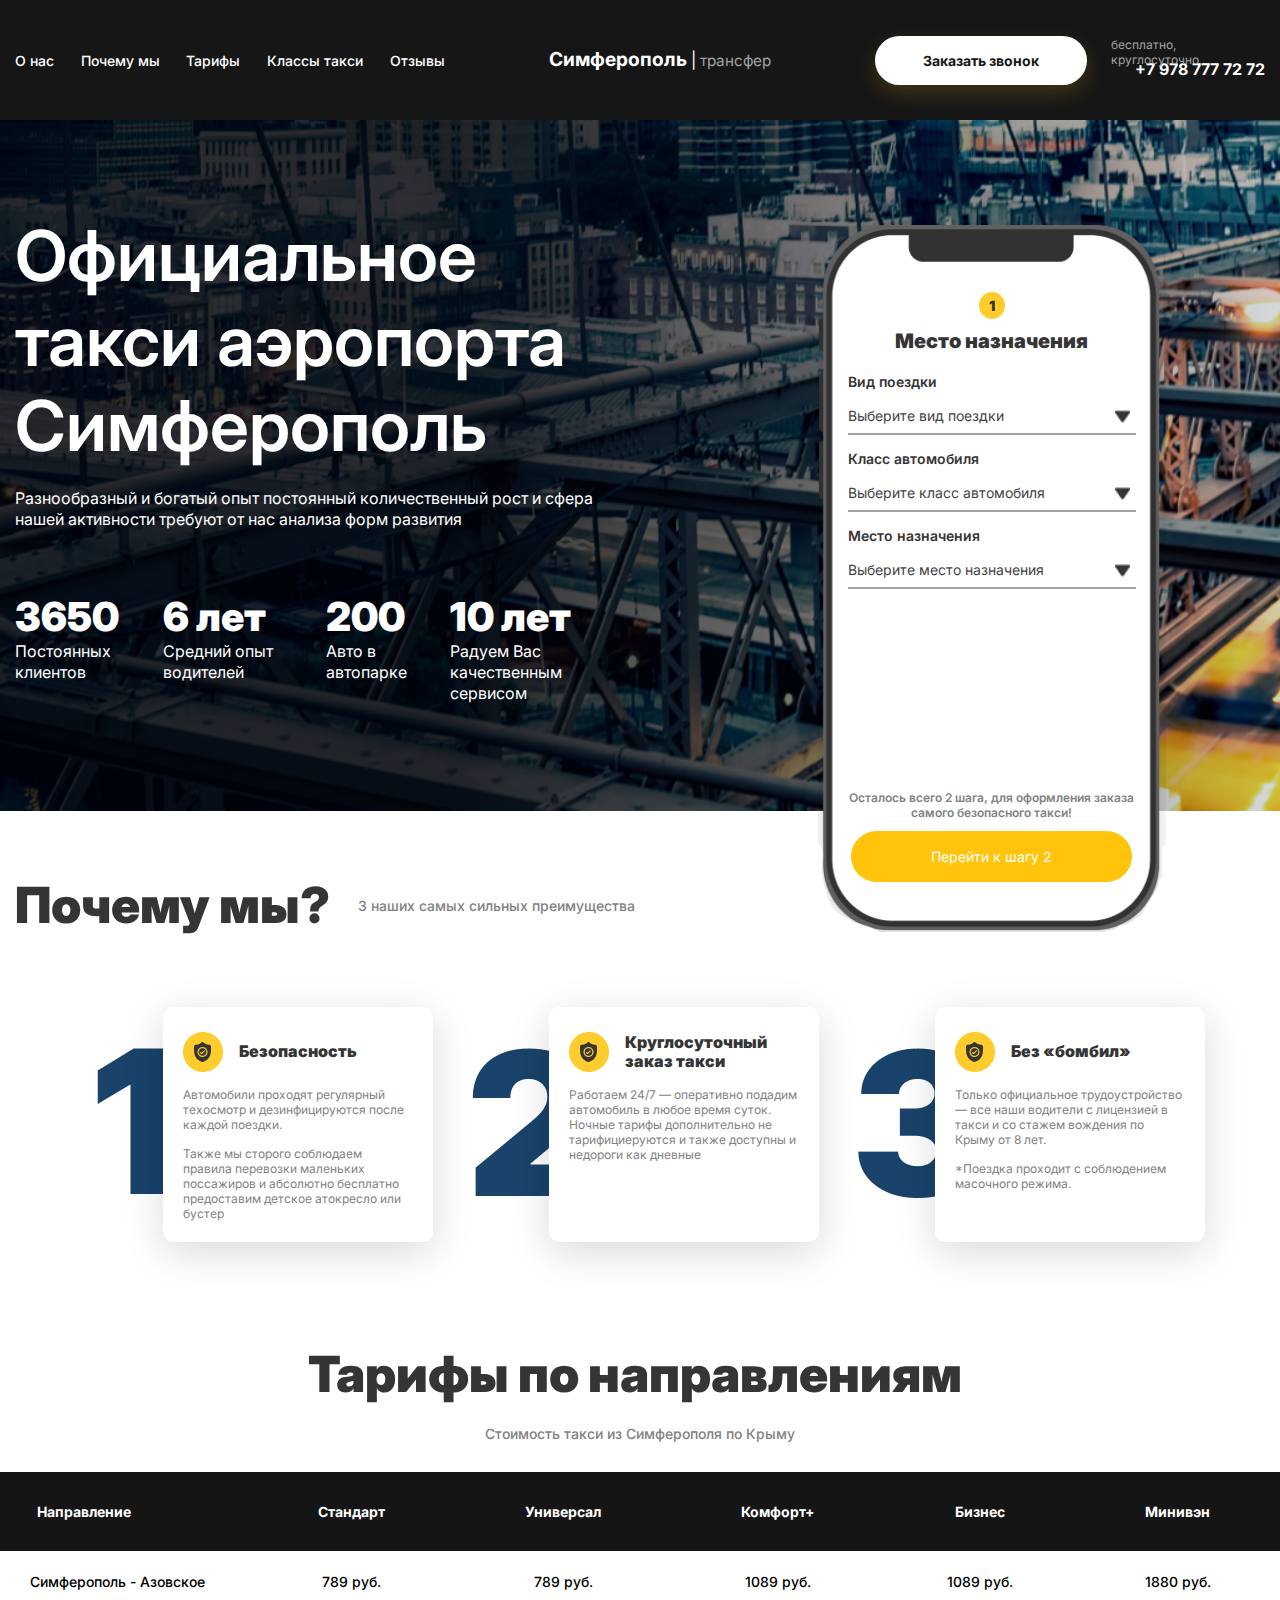
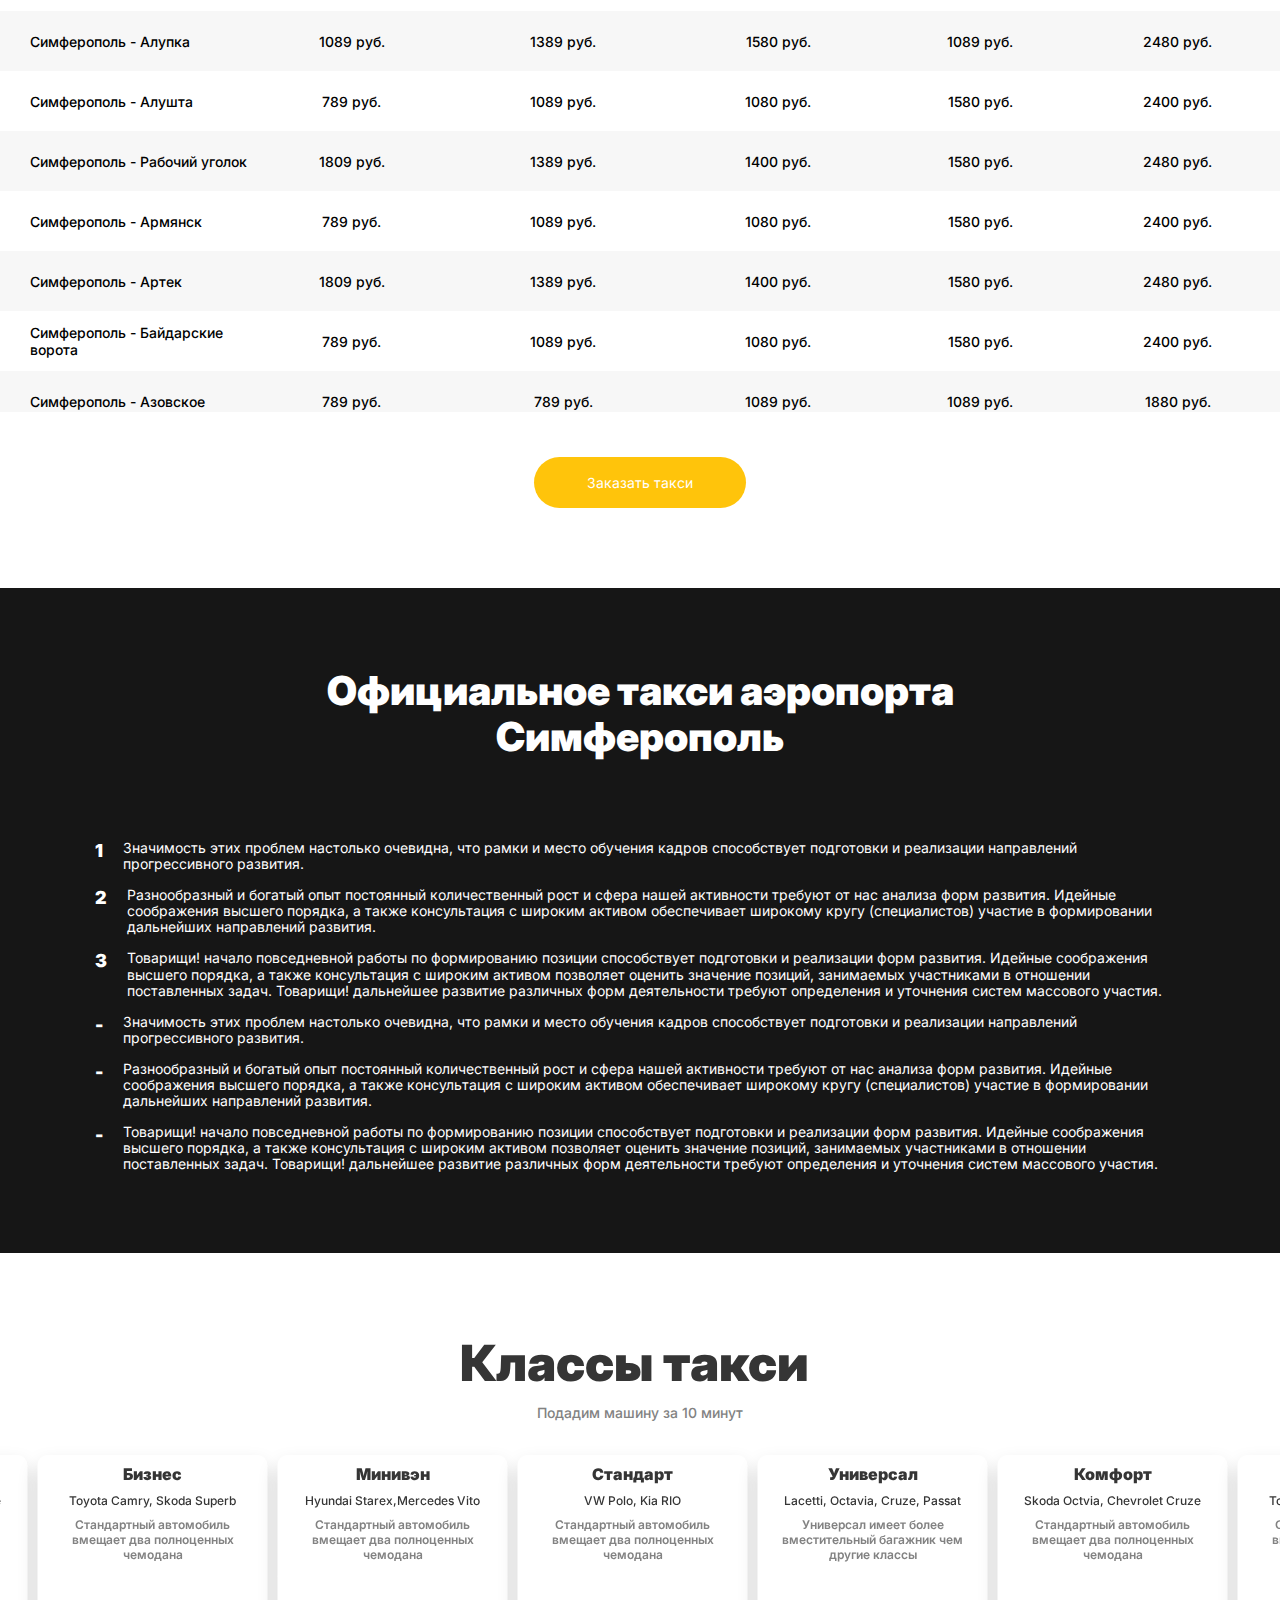
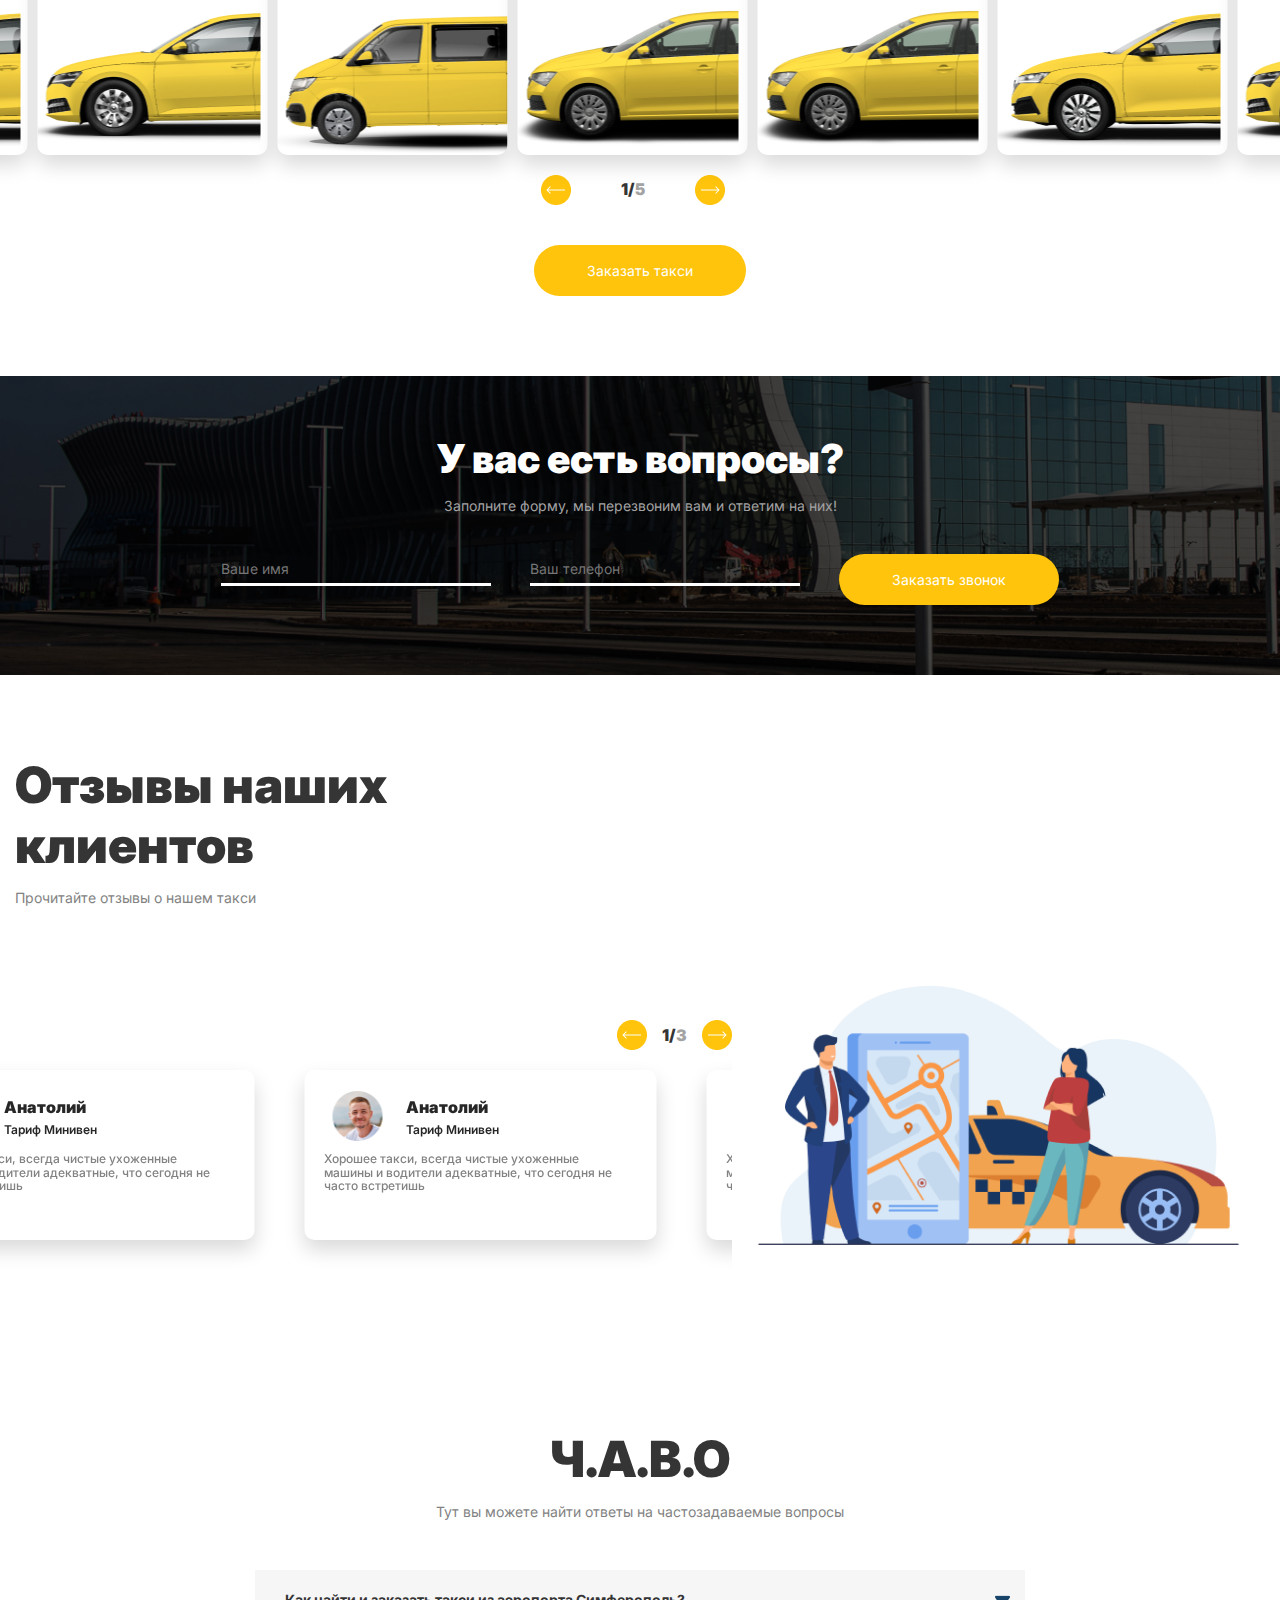
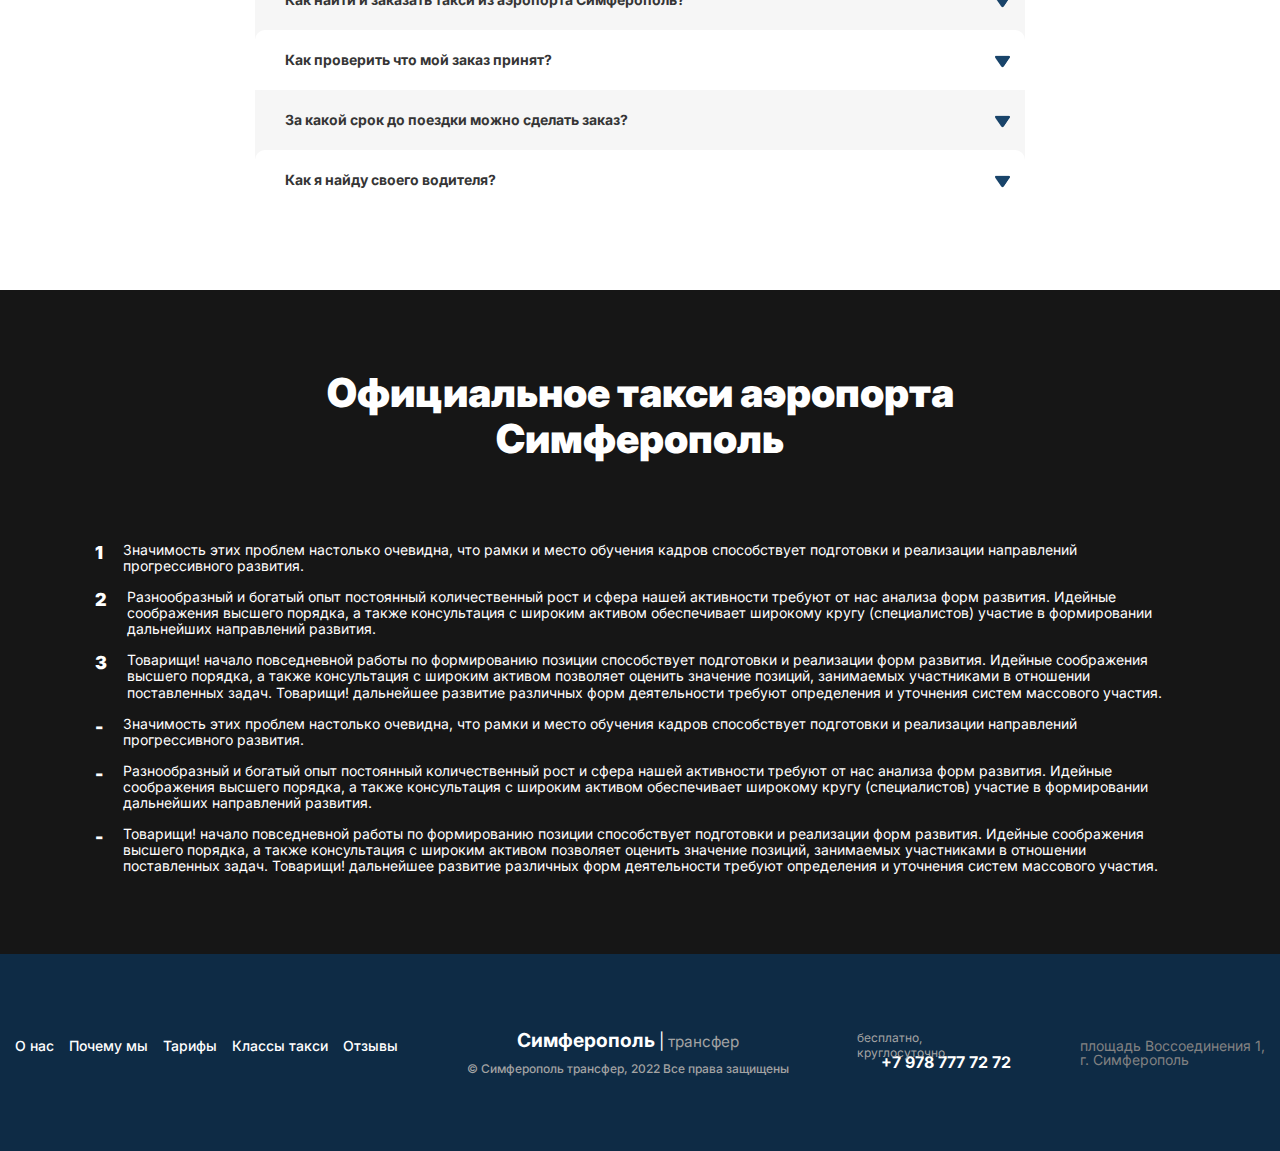
==== commit 14ce0905: "4" ====
--- a/home.html
+++ b/home.html
@@ -7,7 +7,7 @@
 	<meta name="format-detection" content="telephone=no">
 
 
-	<link rel="stylesheet" href="css/style.min.css?_v=20220217221921">
+	<link rel="stylesheet" href="css/style.min.css?_v=20220219135114">
 	<link rel="shortcut icon" href="favicon.ico">
 	<!-- <meta name="robots" content="noindex, nofollow"> -->
 	<meta name="viewport" content="width=device-width, initial-scale=1.0">
@@ -47,7 +47,7 @@
 						<a class="contact__tel" href="tel:+79787777272">+7 978 777 72 72</a>
 					</div>
 					<div class="header__box">
-						<a class="header__telefon" href="tel:+79787777272"><img src="img/tel.png?_v=1645125561751" alt=""></a>
+						<a class="header__telefon" href="tel:+79787777272"><img src="img/tel.png?_v=1645267874559" alt=""></a>
 						<button type="button" class="menu__icon icon-menu"><span></span></button>
 					</div>
 				</div>
@@ -209,7 +209,7 @@
 									</div>
 
 								</form>
-								<img src="img/mocap.png?_v=1645125561751" alt=" Айфон 10">
+								<img src="img/mocap.png?_v=1645267874559" alt=" Айфон 10">
 							</div>
 						</div>
 					</div>
@@ -225,10 +225,10 @@
 						</div>
 						<div class="advantages__item advantages__item--mod">
 							<div class="advantages__block">
-								<img class="advantages__image advantages__image--modyfy" src="img/11.png?_v=1645125561751" alt="">
+								<img class="advantages__image advantages__image--modyfy" src="img/11.png?_v=1645267874559" alt="">
 								<div class="advantages__item--cart advantages__item--cart-a">
 									<div class="advantages__item-cart-box">
-										<img src="img/1.png?_v=1645125561751" alt="">
+										<img src="img/1.png?_v=1645267874559" alt="">
 										<h4>Безопасность</h4>
 									</div>
 									<p>Автомобили проходят регулярный техосмотр и дезинфицируются после каждой поездки.</p> <br>
@@ -237,10 +237,10 @@
 								</div>
 							</div>
 							<div class="advantages__block">
-								<img class="advantages__image" src="img/22.png?_v=1645125561751" alt="">
+								<img class="advantages__image" src="img/22.png?_v=1645267874559" alt="">
 								<div class="advantages__item--cart advantages__item--cart-a">
 									<div class="advantages__item-cart-box">
-										<img src="img/1.png?_v=1645125561751" alt="">
+										<img src="img/1.png?_v=1645267874559" alt="">
 										<h4>Круглосуточный
 											заказ такси</h4>
 									</div>
@@ -250,10 +250,10 @@
 								</div>
 							</div>
 							<div class="advantages__block">
-								<img class="advantages__image" src="img/33.png?_v=1645125561751" alt="">
+								<img class="advantages__image" src="img/33.png?_v=1645267874559" alt="">
 								<div class="advantages__item--cart advantages__item--cart-a">
 									<div class="advantages__item-cart-box">
-										<img src="img/1.png?_v=1645125561751" alt="">
+										<img src="img/1.png?_v=1645267874559" alt="">
 										<h4>Без «бомбил»</h4>
 									</div>
 									<p>
@@ -460,7 +460,7 @@
 										<span class="car__mark">VW Polo, Kia RIO</span>
 										<p class="car__description">Стандартный автомобиль
 											вмещает два полноценных чемодана</p>
-										<img class="car__image" src="img/standart.png?_v=1645125561751" alt="Машина стандартного класса">
+										<img class="car__image" src="img/standart.png?_v=1645267874559" alt="Машина стандартного класса">
 									</div>
 
 
@@ -470,7 +470,7 @@
 										<h4 class="car__title">Универсал</h4>
 										<span class="car__mark">Lacetti, Octavia, Cruze, Passat</span>
 										<p class="car__description">Универсал имеет более вместительный багажник чем другие классы</p>
-										<img class="car__image" src="img/standart.png?_v=1645125561751" alt="Машина стандартного класса">
+										<img class="car__image" src="img/standart.png?_v=1645267874559" alt="Машина стандартного класса">
 									</div>
 								</div>
 								<div class="car__slide">
@@ -479,7 +479,7 @@
 										<span class="car__mark">Skoda Octvia, Chevrolet Cruze</span>
 										<p class="car__description">Стандартный автомобиль
 											вмещает два полноценных чемодана</p>
-										<img class="car__image" src="img/komfort.png?_v=1645125561751" alt="Машина стандартного класса">
+										<img class="car__image" src="img/komfort.png?_v=1645267874559" alt="Машина стандартного класса">
 									</div>
 
 
@@ -490,7 +490,7 @@
 										<span class="car__mark">Toyota Camry, Skoda Superb</span>
 										<p class="car__description">Стандартный автомобиль
 											вмещает два полноценных чемодана</p>
-										<img class="car__image" src="img/bysnes.png?_v=1645125561751" alt="Машина стандартного класса">
+										<img class="car__image" src="img/bysnes.png?_v=1645267874559" alt="Машина стандартного класса">
 									</div>
 
 
@@ -501,16 +501,16 @@
 										<span class="car__mark">Hyundai Starex,Mercedes Vito</span>
 										<p class="car__description">Стандартный автомобиль
 											вмещает два полноценных чемодана</p>
-										<img class="car__image" src="img/mini.png?_v=1645125561751" alt="Машина стандартного класса">
+										<img class="car__image" src="img/mini.png?_v=1645267874559" alt="Машина стандартного класса">
 									</div>
 
 
 								</div>
 							</div>
 							<div class="vox">
-								<div class="prev"><img src="img/prev.png?_v=1645125561751" alt="Стрелочка назад"></div>
+								<div class="prev"><img src="img/prev.png?_v=1645267874559" alt="Стрелочка назад"></div>
 								<div class="pagination"></div>
-								<div class="next"><img src="img/next.png?_v=1645125561751" alt="Стрелочка вперед"></div>
+								<div class="next"><img src="img/next.png?_v=1645267874559" alt="Стрелочка вперед"></div>
 
 							</div>
 
@@ -547,16 +547,16 @@
 						<div class="reviews__box">
 							<div class="reviews__slider">
 								<div class="vox sd" data-da=".reviews__slider, 420">
-									<div class="prevr"><img src="img/prev.png?_v=1645125561751" alt="Стрелочка назад"></div>
+									<div class="prevr"><img src="img/prev.png?_v=1645267874559" alt="Стрелочка назад"></div>
 									<div class="pagination"></div>
-									<div class="nextr"><img src="img/next.png?_v=1645125561751" alt="Стрелочка вперед"></div>
+									<div class="nextr"><img src="img/next.png?_v=1645267874559" alt="Стрелочка вперед"></div>
 
 								</div>
 								<div class="reviews__swiper">
 
 									<div class="reviews__slide">
 										<div class="reviews__item">
-											<img src="img/a28.png?_v=1645125561751" alt="Фото человека">
+											<img src="img/a28.png?_v=1645267874559" alt="Фото человека">
 											<h4>Анатолий </h4>
 											<h5>Тариф Минивен</h5>
 											<p>Хорошее такси, всегда чистые ухоженные машины и водители адекватные, что сегодня
@@ -566,7 +566,7 @@
 									</div>
 									<div class="reviews__slide">
 										<div class="reviews__item">
-											<img src="img/b29.png?_v=1645125561751" alt="Фото человека">
+											<img src="img/b29.png?_v=1645267874559" alt="Фото человека">
 											<h4>Светлана</h4>
 											<h5>Тариф Бизнес</h5>
 											<p>Хорошее такси, всегда чистые ухоженные машины и водители адекватные, что сегодня
@@ -576,7 +576,7 @@
 									</div>
 									<div class="reviews__slide">
 										<div class="reviews__item">
-											<img src="img/a28.png?_v=1645125561751" alt="Фото человека">
+											<img src="img/a28.png?_v=1645267874559" alt="Фото человека">
 											<h4>Анатолий </h4>
 											<h5>Тариф Минивен</h5>
 											<p>Хорошее такси, всегда чистые ухоженные машины и водители адекватные, что сегодня
@@ -587,7 +587,7 @@
 								</div>
 							</div>
 							<div class="reviews__image">
-								<img src="img/ng.png?_v=1645125561751" alt="Картинка людей у такси">
+								<img src="img/ng.png?_v=1645267874559" alt="Картинка людей у такси">
 							</div>
 
 
@@ -658,12 +658,12 @@
 			</section>
 			<div class="popup">
 				<div class="popup__body">
-					<button class="close-popup" href=""><img src="img/close.svg?_v=1645125561751" alt="Закрыть окно"></button>
+					<button class="close-popup" href=""><img src="img/close.svg?_v=1645267874559" alt="Закрыть окно"></button>
 					<h3 class="popup__title">Заказать звонок</h3>
 					<p class="popup__text">Заполните форму, и мы перезвоним вам через 1 минуту!</p>
 					<form class="popup__form" action="#">
 						<input class="popup__input" type="text" placeholder="Сидоров Иван Иванович">
-						<input class="popup__input" type="tel" placeholder="+7 (953)-222-11-11">
+						<input class="popup__input tel" type="tel" placeholder="+7 (953)-222-11-11">
 						<button class="popup__btn zakaz btnn" type="submit">Заказать звонок</button>
 					</form>
 					<div class="popup__output">
@@ -715,7 +715,7 @@
 </div>
  -->
 
-	<script src="js/app.min.js?_v=20220217221921"></script>
+	<script src="js/app.min.js?_v=20220219135114"></script>
 </body>
 
 </html>--- a/css/style.min.css
+++ b/css/style.min.css
@@ -1 +1 @@
-@charset "UTF-8";@import url(https://fonts.googleapis.com/css?family=Inter:100,200,300,regular,500,600,700,800,900);*{padding:0;margin:0;border:0}*,:after,:before{-webkit-box-sizing:border-box;box-sizing:border-box}body,html{height:100%;min-width:320px}body{color:#828282;line-height:1;font-family:Inter;font-size:.875rem;-ms-text-size-adjust:100%;-moz-text-size-adjust:100%;-webkit-text-size-adjust:100%;-webkit-font-smoothing:antialiased;-moz-osx-font-smoothing:grayscale}button,input,textarea{font-family:Inter;font-size:inherit}button{cursor:pointer;color:inherit;background-color:inherit}a{color:inherit}a:link,a:visited{text-decoration:none}a:hover{text-decoration:none}ul li{list-style:none}img{vertical-align:top}h1,h2,h3,h4,h5,h6{font-weight:inherit;font-size:inherit}body{font-family:Inter}.lock body{overflow:hidden;-ms-touch-action:none;touch-action:none}.wrapper{min-height:100%;display:-webkit-box;display:-ms-flexbox;display:flex;-webkit-box-orient:vertical;-webkit-box-direction:normal;-ms-flex-direction:column;flex-direction:column;overflow:hidden}.wrapper>main{-webkit-box-flex:1;-ms-flex:1 1 auto;flex:1 1 auto}.wrapper>*{min-width:0}[class*=__container]{max-width:85.625rem;-webkit-box-sizing:content-box;box-sizing:content-box;margin:0 auto;padding:0 .9375rem}[class*=-ibg]{position:relative}[class*=-ibg] img{position:absolute;width:100%;height:100%;top:0;left:0;-o-object-fit:cover;object-fit:cover}[class*=-ibg_contain] img{-o-object-fit:contain;object-fit:contain}@-webkit-keyframes scal{0%{-webkit-transform:scale(0);transform:scale(0)}75%{-webkit-transform:scale(0);transform:scale(0)}100%{-webkit-transform:scale(1);transform:scale(1)}}@keyframes scal{0%{-webkit-transform:scale(0);transform:scale(0)}75%{-webkit-transform:scale(0);transform:scale(0)}100%{-webkit-transform:scale(1);transform:scale(1)}}.header{width:100%;height:auto;-webkit-animation:scal 2.8s forwards;animation:scal 2.8s forwards;background-color:#161616;position:fixed;top:0;left:0;z-index:15}.header__body{width:100%;height:7.5rem;display:-webkit-box;display:-ms-flexbox;display:flex;-webkit-box-pack:justify;-ms-flex-pack:justify;justify-content:space-between;-webkit-box-align:center;-ms-flex-align:center;align-items:center}.header__box{-webkit-box-ordinal-group:4;-ms-flex-order:3;order:3;display:-webkit-box;display:-ms-flexbox;display:flex;-webkit-box-align:center;-ms-flex-align:center;align-items:center;-webkit-box-pack:justify;-ms-flex-pack:justify;justify-content:space-between;gap:30px}.header__telefon{display:none}.contact{display:-webkit-box;display:-ms-flexbox;display:flex;-webkit-box-align:center;-ms-flex-align:center;align-items:center;-ms-flex-pack:distribute;justify-content:space-around}.contact__tel{position:relative;font-weight:700;font-size:1rem;line-height:1.1875;padding-top:1.1875rem;padding-left:1.5rem;color:#fff}.contact__tel::before{font-size:.75rem;font-weight:400;line-height:1.25;content:"бесплатно, круглосуточно";color:#a3a3a3;position:absolute;top:-10%;left:0}.navigations{display:-webkit-box;display:-ms-flexbox;display:flex;-webkit-box-align:center;-ms-flex-align:center;align-items:center;-ms-flex-pack:distribute;justify-content:space-around;min-width:20rem}.navigations a{font-family:Inter;font-style:normal;font-weight:500;font-size:.875rem;line-height:1.2142857143;color:#fff}.navigations a :active,.navigations a:hover{color:#a3a3a3}.menu-open .navigations{-webkit-transition:-webkit-transform .4s ease-in-out;transition:-webkit-transform .4s ease-in-out;-o-transition:transform .4s ease-in-out;transition:transform .4s ease-in-out;transition:transform .4s ease-in-out,-webkit-transform .4s ease-in-out}.logo{-webkit-transition:-webkit-transform ease-in .3s;transition:-webkit-transform ease-in .3s;-o-transition:transform ease-in .3s;transition:transform ease-in .3s;transition:transform ease-in .3s,-webkit-transform ease-in .3s;font-weight:700;line-height:1.2;font-style:normal;z-index:20;color:#fff}.logo__span{font-weight:400;font-size:1rem;line-height:1.1875;color:#a3a3a3}.logo__pl{font-weight:400;font-size:1.1875rem;color:#fff}.logo:hover{-webkit-transform:scale(1.068);-ms-transform:scale(1.068);transform:scale(1.068)}.gta-two{-webkit-transition:background ease-in .3s;-o-transition:background ease-in .3s;transition:background ease-in .3s;padding:1rem 3rem;-webkit-box-shadow:0 8px 20px rgba(255,196,11,.18);box-shadow:0 8px 20px rgba(255,196,11,.18);border-radius:30px;font-size:.875rem;line-height:1.2142857143;font-weight:700;background:#fff;color:#161616}.gta-two :active,.gta-two:hover{background:#999;color:#fff}.popup__output{display:none}@-webkit-keyframes abv{from{opacity:0}to{opacity:0}}@keyframes abv{from{opacity:0}to{opacity:0}}.icon-menu{display:none}.footer{width:100%;background:#0e2b45;overflow:hidden}.footer__body{width:100%;padding:4.6875rem 0;display:-webkit-box;display:-ms-flexbox;display:flex;-webkit-box-pack:justify;-ms-flex-pack:justify;justify-content:space-between;-webkit-box-align:center;-ms-flex-align:center;align-items:center;gap:15px}.footer__navi{display:-webkit-box;display:-ms-flexbox;display:flex;-webkit-box-align:center;-ms-flex-align:center;align-items:center;-ms-flex-pack:distribute;justify-content:space-around;gap:15px}.footer__navi a{font-family:Inter;font-style:normal;font-weight:500;margin-bottom:.9375rem;font-size:.875rem;line-height:1.2142857143;color:#fff}.footer__navi a :active,.footer__navi a:hover{color:#a3a3a3}.logo-footer{display:-webkit-box;display:-ms-flexbox;display:flex;-webkit-box-orient:vertical;-webkit-box-direction:normal;-ms-flex-direction:column;flex-direction:column;-webkit-box-align:center;-ms-flex-align:center;align-items:center;-webkit-box-pack:center;-ms-flex-pack:center;justify-content:center;z-index:2}.logo-footer p{margin-top:.625rem;font-family:Inter;font-weight:500;font-size:12px;line-height:115.2%;text-align:center;color:#a3a3a3;font-style:normal}@-webkit-keyframes introLoad{from{-webkit-clip-path:polygon(0 0,100% 0,100% 0,0 0);clip-path:polygon(0 0,100% 0,100% 0,0 0)}to{-webkit-clip-path:polygon(0 0,100% 0,100% 100%,0 100%);clip-path:polygon(0 0,100% 0,100% 100%,0 100%)}}@keyframes introLoad{from{-webkit-clip-path:polygon(0 0,100% 0,100% 0,0 0);clip-path:polygon(0 0,100% 0,100% 0,0 0)}to{-webkit-clip-path:polygon(0 0,100% 0,100% 100%,0 100%);clip-path:polygon(0 0,100% 0,100% 100%,0 100%)}}.page{width:100%}.page__home{width:100%}.home-page{background:-o-linear-gradient(359.74deg,rgba(0,3,12,.82) 35.39%,rgba(1,12,39,.15) 99.7%),url(../img/bg.png);background:linear-gradient(90.26deg,rgba(0,3,12,.82) 35.39%,rgba(1,12,39,.15) 99.7%),url(../img/bg.png);background-size:cover;background-repeat:no-repeat;background-position:center;-webkit-animation:introLoad 1.5s;animation:introLoad 1.5s}.home-page__body{width:100%;display:-webkit-box;display:-ms-flexbox;display:flex;-webkit-box-align:start;-ms-flex-align:start;align-items:flex-start;-webkit-box-pack:justify;-ms-flex-pack:justify;justify-content:space-between;padding-top:7.5rem;position:relative}.home-page__item{-ms-flex-preferred-size:50%;flex-basis:50%}.content-box__title{margin-top:5.8125rem;font-size:4.375rem;line-height:1.2142857143;font-weight:600;color:#fff;margin-bottom:1.25rem}.content-box p{font-size:1rem;line-height:1.3125;color:#fff}.block-box{margin-top:3.9375rem;margin-bottom:6.6875rem;display:-webkit-box;display:-ms-flexbox;display:flex;-webkit-box-pack:justify;-ms-flex-pack:justify;justify-content:space-between;-webkit-box-align:start;-ms-flex-align:start;align-items:flex-start;-webkit-column-gap:35px;-moz-column-gap:35px;column-gap:35px;row-gap:20px}.block-box__item span{font-size:2.5rem;line-height:1.2;color:#fff;font-weight:900}.block-box p{max-width:100%}.form-box{-webkit-animation:scal 1.9s forwards;animation:scal 1.9s forwards;padding-top:2.5rem;padding-left:.9375rem;position:absolute;left:63%;z-index:2;top:20%;display:-webkit-box;display:-ms-flexbox;display:flex;-webkit-box-pack:center;-ms-flex-pack:center;justify-content:center}.form-box__inner{padding:1.875rem;padding-top:2.5rem;width:21.75rem;height:44.375rem;position:relative;z-index:3}.form-box__inner img{top:0;left:0;width:100%;z-index:1;height:100%;position:absolute;overflow:hidden}.form-box__form{position:absolute;z-index:2}.form-box__page{position:absolute;top:10%;left:50%;z-index:2;width:1.375rem;height:1.375rem;border-radius:50%;background-color:#fecc2d;color:#353535;font-family:Inter;font-style:normal;font-weight:900;font-size:14px;line-height:17px;left:47%;display:-webkit-box;display:-ms-flexbox;display:flex;-webkit-box-pack:center;-ms-flex-pack:center;justify-content:center;-webkit-box-align:center;-ms-flex-align:center;align-items:center}.form-box__page-a{position:absolute;left:15%;top:23%;z-index:2;display:-webkit-box;display:-ms-flexbox;display:flex;-webkit-box-orient:vertical;-webkit-box-direction:normal;-ms-flex-direction:column;flex-direction:column;-webkit-box-align:start;-ms-flex-align:start;align-items:flex-start;-webkit-box-pack:start;-ms-flex-pack:start;justify-content:flex-start}.form-box__page-a h3{margin-bottom:.9375rem}.form-box__page-b{position:absolute;left:15%;top:33%;z-index:2;display:-webkit-box;display:-ms-flexbox;display:flex;-webkit-box-orient:vertical;-webkit-box-direction:normal;-ms-flex-direction:column;flex-direction:column;-webkit-box-align:start;-ms-flex-align:start;align-items:flex-start;-webkit-box-pack:start;-ms-flex-pack:start;justify-content:flex-start}.form-box__page-b h3{margin-bottom:.9375rem}.form-box__page-c{position:absolute;left:15%;top:43%;z-index:2;display:-webkit-box;display:-ms-flexbox;display:flex;-webkit-box-orient:vertical;-webkit-box-direction:normal;-ms-flex-direction:column;flex-direction:column;-webkit-box-align:start;-ms-flex-align:start;align-items:flex-start;-webkit-box-pack:start;-ms-flex-pack:start;justify-content:flex-start}.form-box__page-c h3{margin-bottom:.9375rem}.form-box__title{position:absolute;z-index:2;left:21.5%;color:#353535;font-weight:900;font-size:1.25rem;top:15%}.zakr{margin:0 auto;display:block;padding:1.0625rem 3.3125rem;font-size:.875rem;line-height:1.2142857143;color:#fff;width:-webkit-fit-content;width:-moz-fit-content;width:fit-content;border-radius:30px;background:#ffc40b}.zakr:hover{background:#ffe184;color:#fff}.advantages{-webkit-animation:scal 3s forwards;animation:scal 3s forwards;z-index:1;width:100%;position:relative;margin-bottom:4.625rem}.advantages__body{display:-webkit-box;display:-ms-flexbox;display:flex;-webkit-box-orient:vertical;-webkit-box-direction:normal;-ms-flex-direction:column;flex-direction:column;-webkit-box-align:start;-ms-flex-align:start;align-items:flex-start;-webkit-box-pack:center;-ms-flex-pack:center;justify-content:center;margin-top:4rem}.advantages__item{display:-webkit-box;display:-ms-flexbox;display:flex;-webkit-box-align:center;-ms-flex-align:center;align-items:center;width:100%}.advantages__item:not(:last-child){margin-bottom:3.875rem}.advantages__item--mod{gap:50px}.advantages__image{z-index:1;left:3%;top:20%;z-index:1;position:absolute}.advantages__image--modyfy{left:6%}.advantages__text{font-style:normal;font-weight:500;font-size:14px;line-height:17px;font-family:Inter;color:#828282}.advantages__item--cart{width:16.875rem;height:14.6875rem;padding-left:1.25rem;padding-top:1.5625rem;padding-right:1.25rem;z-index:2;position:absolute;background-color:#fff;border-radius:10px;-webkit-box-shadow:0 10px 40px rgba(0,0,0,.15);box-shadow:0 10px 40px rgba(0,0,0,.15);z-index:2}.advantages__item--cart h4{font-style:normal;font-weight:900;font-size:16px;line-height:19px;font-family:Inter;color:#353535}.advantages__item--cart p{font-family:Inter;font-style:normal;font-weight:400;font-size:12px;line-height:15px;color:#828282}.advantages__block{width:22.375rem;height:15.75rem;position:relative;display:-webkit-box;display:-ms-flexbox;display:flex;-webkit-box-align:center;-ms-flex-align:center;align-items:center;-webkit-box-pack:end;-ms-flex-pack:end;justify-content:flex-end}.advantages__item-cart-box{display:-webkit-inline-box;display:-ms-inline-flexbox;display:inline-flex;-webkit-box-align:center;-ms-flex-align:center;align-items:center;gap:16px;padding-bottom:.9375rem}.advantages__title{font-size:3.125rem;line-height:1.22;color:#353535;font-weight:900}.table{width:100%;margin-bottom:5rem;display:-webkit-box;display:-ms-flexbox;display:flex;-webkit-box-orient:vertical;-webkit-box-direction:normal;-ms-flex-direction:column;flex-direction:column;-webkit-box-align:center;-ms-flex-align:center;align-items:center;gap:20px}.table__item{text-align:center;padding:1.9375rem 4.375rem;border-spacing:0}.table__item--mod{padding-left:1.875rem;padding-right:6.875rem}.table__title{font-style:normal;font-weight:900;font-size:50px;line-height:61px;color:#353535;margin:0 auto;width:41.5rem;font-family:Inter}.table__text{margin:0 auto;font-style:normal;font-weight:500;font-size:14px;line-height:17px;margin-bottom:.625rem;color:#828282;max-width:19.4375rem;font-family:Inter}.table__td{text-align:left!important;padding-left:1.875rem}.table__rates{margin:0 auto;font-size:.875rem;line-height:1.2142857143;color:#000;font-weight:500;table-layout:fixed;border-spacing:0;padding-bottom:2.5rem}.table__rates tr:nth-child(odd){background:#f7f7f7}.table__rates tr{height:3.75rem}.table__rates tr:first-child{text-align:center}.table__rates td{text-align:center}.table__box{max-height:33.75rem;width:-webkit-fit-content;width:-moz-fit-content;width:fit-content;margin:0 auto;overflow:auto}.table__titles{background:#151515!important;color:#fff;font-weight:900;font-size:.875rem;line-height:1.2142857143;border-collapse:collapse;position:sticky;top:0;background:#fff;border-spacing:0}.btnn{padding:1.0625rem 3.3125rem;font-size:.875rem;line-height:1.2142857143;color:#fff;border-radius:30px;background:#ffc40b;display:block;margin:0 auto}.btnn:hover{background:#ffe184;color:#fff}.botton{margin-top:1.5625rem}.about{width:100%;padding:5rem;background:#161616}.about__body h3{font-family:Inter;font-style:normal;font-weight:900;font-size:40px;line-height:115.2%;max-width:662px;text-align:center;width:100%;margin:0 auto;padding-bottom:5rem;text-align:center;color:#fff}.about__list li{font-size:.875rem;line-height:115.42%;color:#fff;display:-webkit-box;display:-ms-flexbox;display:flex;-webkit-box-align:start;-ms-flex-align:start;align-items:flex-start}.about__list li:not(:last-child){margin-bottom:.9375rem}.about__list span{font-size:1.125rem;line-height:1.1875;font-weight:900;margin-right:1.25rem;color:#fff}.car{width:100%;margin-top:5rem;margin-bottom:5rem}.car__titles{width:22.5625rem}.car__txt{width:12.9375rem;margin-top:.625rem;margin-bottom:2.125rem}.car__slider{width:100%;margin-bottom:2.5rem;padding-top:20px;margin-top:-20px;padding-left:25px;margin-left:-20px;display:-webkit-box;display:-ms-flexbox;display:flex;-webkit-box-orient:vertical;-webkit-box-direction:normal;-ms-flex-direction:column;flex-direction:column;-webkit-box-align:center;-ms-flex-align:center;align-items:center}.car__item{gap:10px;display:-webkit-box;display:-ms-flexbox;display:flex;-webkit-box-align:center;-ms-flex-align:center;align-items:center;-webkit-box-pack:start;-ms-flex-pack:start;justify-content:flex-start;width:14.375rem;height:18.75rem;-webkit-box-orient:vertical;-webkit-box-direction:normal;-ms-flex-direction:column;flex-direction:column;position:relative;overflow:hidden;padding:.625rem .9375rem;background:#fff;-webkit-box-shadow:0 10px 20px rgba(0,0,0,.15);box-shadow:0 10px 20px rgba(0,0,0,.15);border-radius:10px}.car__title{font-family:Inter;font-weight:900;font-size:16px;line-height:19px;font-style:normal;color:#353535}.car__mark{color:#353535;font-family:Inter;font-style:normal;font-weight:500;font-size:12px;line-height:115.2%}.car__description{text-align:center;color:#828282;font-style:normal;font-weight:600;font-size:12px;line-height:15px;font-family:Inter}.car__image{position:absolute;bottom:0;left:0}.next,.prev{display:none;cursor:pointer}.pagination{display:none;font-family:Inter;font-style:normal;font-weight:900;font-size:16px;line-height:19px;color:#353535}.swiper-pagination-total{color:#a3a3a3}.vox{display:none;margin-top:1.25rem;display:-webkit-box;display:-ms-flexbox;display:flex;-webkit-box-align:center;-ms-flex-align:center;align-items:center;gap:50px}.fidbek{width:100%;background:url(../img/bgForm.png);background-size:cover;background-repeat:no-repeat;height:100%;margin-bottom:5rem}.fidbek__body{width:100%;display:-webkit-box;display:-ms-flexbox;display:flex;-webkit-box-orient:vertical;-webkit-box-direction:normal;-ms-flex-direction:column;flex-direction:column;-webkit-box-pack:center;-ms-flex-pack:center;justify-content:center;-webkit-box-align:center;-ms-flex-align:center;align-items:center}.fidbek__title{padding-top:3.75rem;font-family:Inter;font-style:normal;font-weight:900;font-size:40px;line-height:115.2%;max-width:662px;text-align:center;width:100%;margin:0 auto;padding-bottom:.9375rem;text-align:center;color:#fff}.fidbek__text{font-size:.875rem;line-height:1.2142857143;color:#a3a3a3;padding-bottom:2.5rem;width:auto}.fidbek__form{display:-webkit-box;display:-ms-flexbox;display:flex;margin-bottom:4.375rem;gap:39px}.fidbek__form input{outline:0}.fidbek__form-input{width:16.875rem;height:2rem;color:#fff;background-color:transparent;border-bottom:3px solid #fff}.reviews{width:100%;margin-bottom:7.875rem}.reviews__body{display:-webkit-box;display:-ms-flexbox;display:flex;-webkit-box-orient:vertical;-webkit-box-direction:normal;-ms-flex-direction:column;flex-direction:column}.reviews__title{font-size:3.125rem;line-height:1.2;color:#353535;text-align:left;max-width:26rem;font-weight:900;padding-bottom:.9375rem}.reviews p{font-size:.875rem;line-height:1.1428571429;color:#828282;padding-bottom:2rem}.reviews__box{display:-webkit-box;display:-ms-flexbox;display:flex;-webkit-box-align:center;-ms-flex-align:center;align-items:center;-webkit-box-pack:justify;-ms-flex-pack:justify;justify-content:space-between}.reviews__slider{-ms-flex-preferred-size:60%;flex-basis:60%;margin-top:-30px;padding-top:30px;margin-bottom:-30px;padding-bottom:30px;margin-left:-20px;padding-left:40px;display:-webkit-box;display:-ms-flexbox;display:flex;-webkit-box-orient:vertical;-webkit-box-direction:normal;-ms-flex-direction:column;flex-direction:column;-webkit-box-align:end;-ms-flex-align:end;align-items:flex-end}.reviews__swiper{width:600px!important}.reviews__item{padding:.9375rem 1.25rem;position:relative;gap:5px;display:-webkit-box;display:-ms-flexbox;display:flex;-webkit-box-align:start;-ms-flex-align:start;align-items:flex-start;background:#fff;-webkit-box-shadow:0 10px 20px rgba(0,0,0,.15);box-shadow:0 10px 20px rgba(0,0,0,.15);border-radius:10px;-webkit-box-orient:vertical;-webkit-box-direction:normal;-ms-flex-direction:column;flex-direction:column;width:22rem;height:10.625rem;-webkit-box-pack:end;-ms-flex-pack:end;justify-content:flex-end}.reviews__item h4{font-size:1rem;line-height:1.1875;color:#272727;font-weight:900;padding-left:5.125rem}.reviews__item h5{padding-left:5.125rem;font-family:Inter;font-weight:600;font-size:12px;line-height:15px;color:#272727;font-style:normal}.reviews__item img{position:absolute;top:12%;left:8%}.reviews__item p{padding-top:.625rem;font-family:Inter;font-style:normal;font-weight:500;font-size:12px;line-height:115.2%;text-align:left;max-width:18.875rem;color:#828282}.reviews__image{padding-bottom:.625rem}.reviews__image img{width:100%}.nextr,.prevr{cursor:pointer}.sd{max-width:11.25rem;gap:15px;margin-bottom:1.25rem}.pagination{display:none;font-family:Inter;font-style:normal;font-weight:900;font-size:16px;line-height:19px;color:#353535}.overview{margin-bottom:5rem}.overview__body{display:-webkit-box;display:-ms-flexbox;display:flex;-webkit-box-orient:vertical;-webkit-box-direction:normal;-ms-flex-direction:column;flex-direction:column;-webkit-box-align:center;-ms-flex-align:center;align-items:center}.overview__title{font-size:3.125rem;line-height:1.2;color:#353535;text-align:left;font-weight:900;text-align:center;padding-bottom:.9375rem}.overview__p{font-size:.875rem;text-align:center;line-height:1.1428571429;color:#828282;padding-bottom:3.125rem}.spollers__item:nth-child(odd){background:#f6f6f6}.spollers__title{position:relative;text-align:left;height:60px;padding-left:1.875rem;border-radius:10px 10px 0 0;font-family:Inter;font-style:normal;font-weight:700;font-size:14px;line-height:17px;color:#353535;width:770px}.spollers__title::before{content:"";background:url(../img/play2.png);background-repeat:no-repeat;background-size:cover;width:.9375rem;height:.9375rem;position:absolute;right:2%;top:40%}.spollers__body{background:#f6f6f6;border-radius:0 0 10px 10px;width:100%;height:100%;max-width:44.1875rem;padding:1.25rem 1.875rem;font-size:14px;color:#828282}.blue{background-color:#19446a!important}.blue::before{content:"";background:url(../img/play3.png);-webkit-transform:rotate(180deg);-ms-transform:rotate(180deg);transform:rotate(180deg);-webkit-transition:all .7s ease-in-out;-o-transition:all .7s ease-in-out;transition:all .7s ease-in-out;background-repeat:no-repeat;background-size:cover;width:.9375rem;height:.9375rem;position:absolute;right:2%;top:40%}.form-box__inner{-webkit-box-pack:center;-ms-flex-pack:center;justify-content:center}.quiz-form{position:relative;height:38.125rem;width:100%;display:-webkit-box;display:-ms-flexbox;display:flex;-webkit-box-align:center;-ms-flex-align:center;align-items:center;-webkit-box-orient:vertical;-webkit-box-direction:normal;-ms-flex-direction:column;flex-direction:column;-webkit-box-pack:justify;-ms-flex-pack:justify;justify-content:space-between;gap:15px}.quiz-form__header{padding:.625rem 0;padding-bottom:1.25rem;z-index:5;z-index:5;display:-webkit-box;display:-ms-flexbox;display:flex;-webkit-box-align:center;-ms-flex-align:center;align-items:center;gap:10px;-webkit-box-pack:center;-ms-flex-pack:center;justify-content:center;-webkit-box-orient:vertical;-webkit-box-direction:normal;-ms-flex-direction:column;flex-direction:column}.quiz-form__box{z-index:5;width:100%}.quiz-form label{font-family:Inter;font-style:normal;font-weight:600;font-size:14px;line-height:17px;color:#353535;margin-bottom:1.125rem}.quiz-form__page{z-index:5;padding:.3125rem .625rem;border-radius:50%;background-color:#fecc2d;font-style:normal;font-weight:900;font-size:14px;line-height:17px;color:#353535;font-family:Inter}.quiz-form__footer{z-index:4;display:-webkit-box;display:-ms-flexbox;display:flex;-webkit-box-orient:vertical;-webkit-box-direction:normal;-ms-flex-direction:column;flex-direction:column;-webkit-box-align:center;-ms-flex-align:center;align-items:center;-webkit-box-pack:justify;-ms-flex-pack:justify;justify-content:space-between;padding-bottom:.625rem;gap:10px}.quiz-form__titlr{z-index:5;font-family:Inter;font-style:normal;font-weight:900;font-size:20px;line-height:24px;color:#353535}.quiz-form__body{z-index:5;width:100%;display:-webkit-box;display:-ms-flexbox;display:flex;-webkit-box-orient:vertical;-webkit-box-direction:normal;-ms-flex-direction:column;flex-direction:column;gap:15px}.quiz-form__item-a{z-index:5;z-index:5;display:-webkit-box;display:-ms-flexbox;display:flex;gap:15px;-webkit-box-orient:vertical;-webkit-box-direction:normal;-ms-flex-direction:column;flex-direction:column}.quiz-form__item-b{z-index:5;z-index:5;display:-webkit-box;display:-ms-flexbox;display:flex;gap:15px;-webkit-box-orient:vertical;-webkit-box-direction:normal;-ms-flex-direction:column;flex-direction:column;display:none}.quiz-form__item-c{z-index:5;z-index:5;display:-webkit-box;display:-ms-flexbox;display:flex;gap:15px;-webkit-box-orient:vertical;-webkit-box-direction:normal;-ms-flex-direction:column;flex-direction:column;display:none}.quiz-form__btn-q{padding:1.0625rem 5rem}.quiz-form__text{text-align:center;z-index:1;font-family:Inter;font-style:normal;font-weight:600;font-size:12px;line-height:132.02%;text-align:center;color:#828282}.quiz-form__summ{font-style:normal;font-weight:700;font-size:12px;line-height:132.02%;font-family:Inter;color:#353535;display:none}.select-c{display:none}.c-select{display:block}.sele{position:relative;display:block;border:none;width:80%;padding-left:.625rem;outline:0;color:#000;background-position:290px -145px}.slct{position:relative;display:block;border:none;border-bottom:2px solid #a3a3a3;width:100%;padding:4px 15px 10px 0;color:#444;background-position:290px -145px;overflow:hidden;white-space:nowrap;text-overflow:ellipsis;-o-text-overflow:ellipsis}.slct:not(:first-child){margin-top:.9375rem}.slct::before{content:"";background:url(../img/play.png);background-repeat:no-repeat;background-size:cover;width:.9375rem;height:.9375rem;position:absolute;right:2%;top:14%;-webkit-transition:all .5s ease-in;-o-transition:all .5s ease-in;transition:all .5s ease-in}.slct.active{border-radius:5px 5px 0 0;border-bottom:none}.drop{margin:0;padding:0;width:100%;border:1px solid #cecece;border-top:none;background-color:#fff;display:none;position:absolute;background:#fff;z-index:6}.drop li{background-color:#fff;width:100%;list-style:none;border-top:1px dotted #e8e8e8;cursor:pointer;display:block;font-weight:500;color:#444;z-index:6;padding:7px 15px 7px 20px;background-position:10px -10px}.drop li:hover{background-color:#e8e8e8;color:#222}.slct-active::before{content:"";background:url(../img/play4.png);background-repeat:no-repeat;-webkit-transform:rotate(180deg);-ms-transform:rotate(180deg);transform:rotate(180deg);-webkit-transition:all .5s ease-in;-o-transition:all .5s ease-in;transition:all .5s ease-in;background-size:cover;width:.9375rem;height:.9375rem;position:absolute;right:2%;top:14%}.b-item{display:-webkit-box;display:-ms-flexbox;display:flex}.name input{padding-bottom:.625rem;border-radius:0;margin-top:.9375rem;width:100%;outline:0;border-bottom:2px solid #a3a3a3}.tel input{border-radius:0;padding-bottom:.625rem;margin-top:.9375rem;width:100%;outline:0;border-bottom:2px solid #a3a3a3}.time-box{display:-webkit-box;display:-ms-flexbox;display:flex;-webkit-box-pack:justify;-ms-flex-pack:justify;justify-content:space-between;width:100%}.time{width:100%;display:-webkit-box;display:-ms-flexbox;display:flex;-webkit-box-orient:vertical;-webkit-box-direction:normal;-ms-flex-direction:column;flex-direction:column;-webkit-box-pack:justify;-ms-flex-pack:justify;justify-content:space-between;-webkit-box-align:start;-ms-flex-align:start;align-items:flex-start}.time label{-ms-flex-preferred-size:100%;flex-basis:100%}.time::-webkit-calendar-picker-indicator{background-image:url(../img/play.png);background-size:cover}.time input{border-radius:0;padding-bottom:.625rem;margin-top:.9375rem;outline:0;border-bottom:2px solid #a3a3a3}.label-a{margin-bottom:0!important}.count-reis input{border-radius:0;padding-bottom:.625rem;margin-top:.9375rem;width:100%;outline:0;border-bottom:2px solid #a3a3a3}.quiz-form__btn-q-a{display:none;background-color:transparent;color:#fecc2d;-webkit-box-sizing:border-box;box-sizing:border-box;border-radius:30px;border:2px solid #ffc40b;padding:14px 45px;font-size:.8125rem}.quiz-form__btn-q-c{display:none;padding:14px 55px;font-size:.8125rem;border-radius:30px}.quiz-form__btn-q-d{background-color:transparent;color:#fecc2d;-webkit-box-sizing:border-box;box-sizing:border-box;border-radius:30px;border:2px solid #ffc40b;padding:14px 45px;font-size:.8125rem;display:none}.quiz-form__btn-q-e{display:none;display:none;padding:14px 55px;font-size:.8125rem;border-radius:30px}input[type=checkbox]:checked,input[type=checkbox]:not(:checked),input[type=radio]:checked,input[type=radio]:not(:checked){display:none}input[type=checkbox]:checked+label,input[type=checkbox]:not(:checked)+label,input[type=radio]:checked+label,input[type=radio]:not(:checked)+label{display:inline-block;position:relative;line-height:20px;cursor:pointer}input[type=checkbox]:checked+label:before,input[type=checkbox]:not(:checked)+label:before{content:"";right:-35px;position:absolute;top:0;width:22px;height:22px;border:1px solid #fecc2d;background-color:#fff;-webkit-transform:scale(-1,1);-ms-transform:scale(-1,1);transform:scale(-1,1)}input[type=radio]:checked+label:before,input[type=radio]:not(:checked)+label:before{content:"";right:-35px;position:absolute;top:0;width:22px;height:22px;border:1px solid #fecc2d;background-color:#fff;-webkit-transform:scale(-1,1);-ms-transform:scale(-1,1);transform:scale(-1,1)}input[type=checkbox]:checked+label:before{background-color:#fecc2d;border-radius:100%}input[type=checkbox]:not(:checked)+label:before{border-radius:100%}input[type=radio]:checked+label:before,input[type=radio]:not(:checked)+label:before{border-radius:100%}input[type=checkbox]:checked+label:after,input[type=checkbox]:not(:checked)+label:after,input[type=radio]:checked+label:after,input[type=radio]:not(:checked)+label:after{content:"";position:absolute;-webkit-transition:all .2s ease;-o-transition:all .2s ease;transition:all .2s ease}input[type=checkbox]:checked+label:after,input[type=checkbox]:not(:checked)+label:after{top:4px;right:-31px;width:14px;height:14px;border-radius:50%;background-color:#fecc2d}input[type=radio]:checked+label:after,input[type=radio]:not(:checked)+label:after{top:4px;right:-31px;width:14px;height:14px;border-radius:50%;background-color:#fecc2d}input[type=checkbox]:not(:checked)+label:after,input[type=radio]:not(:checked)+label:after{opacity:0}input[type=checkbox]:checked+label:after,input[type=radio]:checked+label:after{opacity:1}.count-passenger input{padding-bottom:.625rem;margin-top:.9375rem;width:100%;outline:0;border-bottom:2px solid #a3a3a3;border-radius:0}.count-kind input{padding-bottom:.625rem;margin-top:.9375rem;width:100%;outline:0;border-bottom:2px solid #a3a3a3;border-radius:0}.count-kind-a input{padding-bottom:.625rem;margin-top:.9375rem;width:100%;outline:0;border-bottom:2px solid #a3a3a3;border-radius:0}.time-transfer{display:none}.comm{display:none;-webkit-box-orient:vertical;-webkit-box-direction:normal;-ms-flex-direction:column;flex-direction:column;-webkit-box-align:start;-ms-flex-align:start;align-items:flex-start;gap:10px}.comm__area{width:100%;outline:0;padding:.625rem}.comm label{margin-bottom:0!important}.comm input{border-radius:0;padding-bottom:.625rem;outline:0;padding:.625rem;margin-top:.9375rem;width:100%;outline:0;border-bottom:2px solid #a3a3a3}.popup{-webkit-animation:abv .1s;animation:abv .1s;z-index:100;position:fixed;top:0;left:0;width:100%;height:100vh;background:rgba(0,0,0,.7);opacity:0;pointer-events:none;-webkit-transition:.5s all;-o-transition:.5s all;transition:.5s all}.popup p{font-style:normal;font-weight:500;font-size:12px;line-height:120.7%;text-align:center;color:#828282;font-family:Inter;max-width:14.1875rem}.popup__btn{padding:1.0625rem 3.3125rem!important;font-size:.875rem!important;line-height:1.2142857143;font-weight:700!important;right:auto!important;color:#fff!important;border-radius:30px;background:#ffc40b!important;display:block;margin:0 auto;position:relative!important}.popup__btn:hover{background:#ffe184;color:#fff}.popup.active{opacity:1;pointer-events:all;-webkit-transition:.5s all;-o-transition:.5s all;transition:.5s all;overflow:hidden}.popup__body{position:absolute;top:50%;left:50%;-webkit-transform:translate(-50%,-50%) scale(0);-ms-transform:translate(-50%,-50%) scale(0);transform:translate(-50%,-50%) scale(0);background:#fff;width:18.75rem;height:20.625rem;-webkit-transition:.5s all;-o-transition:.5s all;transition:.5s all;border-radius:10px;padding:.625rem;gap:10px;padding-top:2.375rem;display:-webkit-box;display:-ms-flexbox;display:flex;-webkit-box-pack:start;-ms-flex-pack:start;justify-content:flex-start;-webkit-box-orient:vertical;-webkit-box-direction:normal;-ms-flex-direction:column;flex-direction:column;-webkit-box-align:center;-ms-flex-align:center;align-items:center}.popup__body.active{-webkit-transform:translate(-50%,-50%) scale(1);-ms-transform:translate(-50%,-50%) scale(1);transform:translate(-50%,-50%) scale(1);-webkit-transition:.5s all;-o-transition:.5s all;transition:.5s all}.popup__title{font-style:normal;font-weight:900;font-size:22px;line-height:27px;text-align:center;color:#353535;font-family:Inter}.popup__output{display:-webkit-box;display:-ms-flexbox;display:flex;-webkit-box-orient:vertical;-webkit-box-direction:normal;-ms-flex-direction:column;flex-direction:column;-webkit-box-pack:center;-ms-flex-pack:center;justify-content:center;width:100%;height:13.75rem;-webkit-box-align:center;-ms-flex-align:center;align-items:center;gap:10px}.popup__output h3{font-style:normal;font-weight:900;font-size:22px;line-height:27px;text-align:center;color:#353535;font-family:Inter}.popup__output p{margin-bottom:.9375rem}.close-popup{position:absolute;top:4%;right:4%;cursor:pointer;text-decoration:none;background-color:transparent;border:transparent;color:#000;font-size:25px}.popup__body h3{text-align:center}.popup__form{display:-webkit-box;display:-ms-flexbox;display:flex;-webkit-box-align:center;-ms-flex-align:center;align-items:center;-webkit-box-pack:center;-ms-flex-pack:center;justify-content:center;-webkit-box-orient:vertical;-webkit-box-direction:normal;-ms-flex-direction:column;flex-direction:column;gap:22px}.popup__btn:hover{background:#f60}.popup__input{padding-bottom:.625rem;margin-top:.9375rem;width:100%;border-radius:0;outline:0;border-bottom:2px solid #a3a3a3}.modal-open{overflow:hidden}.swiper{overflow:hidden}.swiper-wrapper{width:100%;height:100%;-webkit-box-sizing:content-box;box-sizing:content-box;display:-webkit-box;display:-ms-flexbox;display:flex;position:relative}.swiper-vertical .swiper-wrapper{-webkit-box-orient:vertical;-webkit-box-direction:normal;-ms-flex-direction:column;flex-direction:column}.swiper-autoheight .swiper-wrapper{-webkit-box-align:start;-ms-flex-align:start;align-items:flex-start}.swiper-initialized .swiper-slide{-ms-flex-negative:0;flex-shrink:0}.swiper-android .swiper-slide,.swiper-android .swiper-wrapper{-webkit-transform:translate3d(0,0,0);transform:translate3d(0,0,0)}.swiper-button-lock{display:none!important}@media (min-width:87.5em){.contact{gap:1.875rem}.navigations{gap:1.875rem}.logo{font-size:1.25rem}.logo__span{font-size:1rem}.logo__pl{font-size:1.0625rem}.advantages__item{gap:1.875rem}}@media (max-width:90em){.next,.prev{display:block}.pagination{display:block}.pagination{display:block}}@media (max-width:75em){.advantages--l{-webkit-box-orient:vertical;-webkit-box-direction:normal;-ms-flex-direction:column;flex-direction:column;-webkit-box-align:center;-ms-flex-align:center;align-items:center;-webkit-box-pack:end;-ms-flex-pack:end;justify-content:flex-end}}@media (max-width:60em){.block-box p{max-width:9.375rem}}@media (max-width:55em){.content-box__title{text-align:center}.content-box p{text-align:center}.block-box{margin-top:3.125rem;max-width:100%;-webkit-box-align:start;-ms-flex-align:start;align-items:flex-start;-webkit-box-pack:center!important;-ms-flex-pack:center!important;justify-content:center!important}.block-box__item{text-align:center}.block-box__item span{text-align:center}.block-box p{text-align:center}}@media (max-width:48em){.header__body{height:5rem}.table__rates{overflow:scroll}.table__rates{font-size:.75rem}.car{margin-top:3.125rem;margin-bottom:3.125rem}.car__txt{margin-bottom:1.5625rem}.fidbek__btn{padding:.75rem 1.875rem}}@media (max-width:40em){.header__telefon{display:block}.contact__tel{font-size:1rem;line-height:1.1875;padding-top:1.1875rem}.contact__tel::before{font-size:.75rem}.gta-two{padding:1rem 3rem;font-size:.875rem}}@media (max-width:25em){.block-box p{font-size:.625rem!important;line-height:1.3;max-width:8.75rem}.about__body h3{font-size:1.875rem;padding-bottom:3.125rem}}@media (max-width:20em){.contact{gap:-1.25rem}.navigations{gap:0}.logo{font-size:.8125rem}.logo__span{font-size:.625rem}.logo__pl{font-size:.625rem}.advantages__item{gap:.625rem}.popup__input{width:80%}}@media (max-width:78.125em){.gta-two{font-size:.8125rem;padding:.625rem 1.5625rem}}@media (max-width:78.75em){.table__item{padding:.9375rem 1.875rem}}@media (max-width:76.875em){.footer__body{-ms-flex-wrap:wrap;flex-wrap:wrap;-webkit-box-pack:justify;-ms-flex-pack:justify;justify-content:space-between;-webkit-box-align:center;-ms-flex-align:center;align-items:center}}@media (max-width:76.4375em){.footer__navi{display:none}}@media (max-width:76.5625em){.form-box{-ms-flex-preferred-size:30%;flex-basis:30%}}@media (max-width:73.4375em){.advantages__item--mod{-ms-flex-wrap:wrap;flex-wrap:wrap;-webkit-box-pack:center!important;-ms-flex-pack:center!important;justify-content:center!important}}@media (max-width:71.875em){.footer__addr{-webkit-box-ordinal-group:5;-ms-flex-order:4;order:4;width:10.625rem;font-size:.75rem}.logo-footer{-webkit-box-ordinal-group:3;-ms-flex-order:2;order:2}.contact{-webkit-box-ordinal-group:3;-ms-flex-order:2;order:2}}@media (max-width:69.375em){.content-box__title{font-size:3.4375rem}.advantages__text{padding-right:1.875rem}.advantages__title{padding-right:1.875rem}}@media (max-width:68.75em){.header__body{height:5.5rem}.contact__tel{font-size:.875rem;padding-top:.9375rem;padding-left:0}.contact__tel::before{font-size:.5rem;left:6%;top:-2%;width:100%}.contact{gap:15px!important}.navigations a{font-size:.76875rem}.gta-two{font-size:.6875rem;padding:.5rem .75rem}.footer__navi a{font-size:.76875rem}.footer__navi{-webkit-box-ordinal-group:3;-ms-flex-order:2;order:2}.block-box__item span{font-size:1.875rem}.form-box{top:11%}}@media (max-width:63.125em){.advantages__item{-webkit-box-orient:vertical;-webkit-box-direction:normal;-ms-flex-direction:column;flex-direction:column;padding-top:4.375rem;-webkit-box-pack:start;-ms-flex-pack:start;justify-content:flex-start;gap:15px}.advantages__item:not(:last-child){margin-bottom:0}.form-box{top:20%}}@media (max-width:63.75em){.reviews__box{-ms-flex-wrap:wrap;flex-wrap:wrap;-webkit-box-pack:center;-ms-flex-pack:center;justify-content:center}.reviews__slider{width:100%;-ms-flex-preferred-size:100%;flex-basis:100%}}@media (max-width:62.8125em){.block-box{-webkit-box-pack:start;-ms-flex-pack:start;justify-content:flex-start;-ms-flex-wrap:wrap;flex-wrap:wrap}}@media (max-width:62.5em){.form-box{-webkit-box-pack:end;-ms-flex-pack:end;justify-content:flex-end}.vox{display:-webkit-box;display:-ms-flexbox;display:flex}}@media (max-width:62.0625em){.form-box{left:55%}}@media (max-width:58.75em){.contact__tel{font-size:.875rem;padding-top:.9375rem;padding-right:.625rem}.contact__tel::before{top:-5%;font-size:.5rem}.navigations{position:absolute;-webkit-transform:translateX(300%);-ms-transform:translateX(300%);transform:translateX(300%)}.menu-open .navigations{height:100vh;width:100vw;-webkit-transform:translateX(0);-ms-transform:translateX(0);transform:translateX(0);display:-webkit-box;display:-ms-flexbox;display:flex;-webkit-box-align:center;-ms-flex-align:center;align-items:center;-webkit-box-orient:vertical;-webkit-box-direction:normal;-ms-flex-direction:column;flex-direction:column;-webkit-box-pack:center;-ms-flex-pack:center;justify-content:center;position:absolute;top:0;left:0;background-color:#161616;z-index:10}.menu-open .navigations a{font-weight:900;font-size:1.25rem}.menu-open .navigations a:hover{color:#fecc2d}.menu-open .navigations a:not(first-child){margin-top:5%}.menu-open .navigations div{margin-top:10%}.logo{-webkit-box-ordinal-group:3;-ms-flex-order:2;order:2}.icon-menu{display:block;position:relative;width:30px;height:18px;cursor:pointer;z-index:15}.icon-menu span,.icon-menu::after,.icon-menu::before{content:"";-webkit-transition:all .3s ease 0s;-o-transition:all .3s ease 0s;transition:all .3s ease 0s;left:0;position:absolute;width:100%;height:2px;background-color:#fff}.icon-menu::before{top:0}.icon-menu::after{bottom:0}.icon-menu span{top:calc(50% - 1px)}.menu-open .icon-menu span{-webkit-transform:scale(0);-ms-transform:scale(0);transform:scale(0)}.menu-open .icon-menu::before{-webkit-transform:rotate(-45deg);-ms-transform:rotate(-45deg);transform:rotate(-45deg);top:calc(50% - 1px)}.menu-open .icon-menu::after{-webkit-transform:rotate(45deg);-ms-transform:rotate(45deg);transform:rotate(45deg);bottom:calc(50% - 1px)}}@media (max-width:56.25em){.block-box p{font-size:.875rem;max-width:11.25rem}}@media (max-width:56.5em){.reviews{margin-bottom:6.25rem}}@media (max-width:54.8125em){.table__item{padding:.625rem .9375rem}.fidbek__form-input{width:12.5rem;height:1.75rem}}@media (max-width:51.125em){.form-box{left:51.5%}}@media (max-width:50.625em){.spollers__title{width:31.25rem}.spollers__body{width:31.25rem}}@media (max-width:49.5625em){.advantages{padding-top:3.125rem}}@media (max-width:49.6875em){.advantages__item{-ms-flex-wrap:wrap;flex-wrap:wrap;-webkit-box-pack:start;-ms-flex-pack:start;justify-content:flex-start}}@media (max-width:48.125em){.home-page__body{-webkit-box-orient:vertical;-webkit-box-direction:normal;-ms-flex-direction:column;flex-direction:column;padding-top:1.875rem;padding-bottom:32.375rem}.home-page__item{-ms-flex-preferred-size:100%;flex-basis:100%}.form-box{position:absolute;bottom:-32%;-webkit-box-align:center;-ms-flex-align:center;align-items:center;-webkit-box-pack:center;-ms-flex-pack:center;justify-content:center;left:25%}.advantages__text{padding-right:0}.advantages__title{padding-right:0}}@media (max-width:47.5em){.block-box p{max-width:6.25rem}}@media (max-width:46.5625em){.form-box{overflow:hidden}}@media (max-width:46.25em){.form-box__inner{overflow:hidden;width:20rem}.about{padding:3.125rem 0}.about__body h3{font-size:2.125rem;padding-bottom:3.4375rem}.quiz-form{width:100%;height:580px}.quiz-form__btn-q{padding:.9375rem 3.75rem}}@media (max-width:45.25em){.form-box{bottom:-39%;padding-top:5.625rem}}@media (max-width:45.0625em){.table__item--mod{padding-left:.9375rem;padding-right:6.25rem}.table__td{padding-left:.9375rem!important}.table__rates{font-size:.6875rem}.table__titles{font-size:.6875rem}}@media (max-width:45.4375em){.table__title{max-width:21.875rem;font-size:2.5rem;text-align:center}}@media (max-width:43.75em){.footer__tel::before{font-size:.5rem}}@media (max-width:42.625em){.footer__body{-webkit-box-pack:center;-ms-flex-pack:center;justify-content:center;-webkit-box-orient:vertical;-webkit-box-direction:normal;-ms-flex-direction:column;flex-direction:column;padding:1.875rem 0}.footer__tel{-ms-flex-preferred-size:100%;flex-basis:100%;-webkit-box-ordinal-group:4;-ms-flex-order:3;order:3}}@media (max-width:42.75em){.fidbek__form{-webkit-box-orient:vertical;-webkit-box-direction:normal;-ms-flex-direction:column;flex-direction:column;-webkit-box-align:center;-ms-flex-align:center;align-items:center}}@media (max-width:42.1875em){.popup__body{width:21.875rem;height:25rem}.popup__title{font-size:1.375rem}.popup__output h3{font-size:1.375rem}.popup__form{gap:15}.popup__input{margin-bottom:.125rem;width:18.75rem;height:2rem}}@media (max-width:41.75em){.footer__navi{display:-webkit-box;display:-ms-flexbox;display:flex;-webkit-box-orient:vertical;-webkit-box-direction:normal;-ms-flex-direction:column;flex-direction:column;gap:15px}}@media (max-width:40.5625em){.contact{-webkit-box-ordinal-group:2;-ms-flex-order:1;order:1;-webkit-box-orient:vertical;-webkit-box-direction:reverse;-ms-flex-direction:column-reverse;flex-direction:column-reverse;-webkit-box-align:center;-ms-flex-align:center;align-items:center;-webkit-box-pack:center;-ms-flex-pack:center;justify-content:center}}@media (max-width:39.875em){.form-box{left:23%}}@media (max-width:39.375em){.table__rates{font-size:.75rem;width:520px;height:360px;table-layout:auto;overflow:auto}.table__rates ::-webkit-scrollbar{width:6px}.table__rates ::-webkit-scrollbar-track{-webkit-box-shadow:inset 0 0 6px rgba(0,0,0,.3);box-shadow:inset 0 0 6px rgba(0,0,0,.3)}.table__rates ::-webkit-scrollbar-thumb{-webkit-box-shadow:inset 0 0 6px rgba(0,0,0,.3);box-shadow:inset 0 0 6px rgba(0,0,0,.3)}}@media (max-width:38.125em){.table__box{overflow:scroll;width:100%}}@media (max-width:38.75em){.reviews__image{margin:auto0 auto}}@media (max-width:37.5em){.logo-footer p{max-width:18.75rem}}@media (max-width:37.875em){.form-box{left:20.5%}}@media (max-width:37.25em){.form-box{left:19%}}@media (max-width:35.1875em){.advantages__text{text-align:center;width:100%}.advantages__title{font-size:2.875rem;text-align:center;width:100%}}@media (max-width:34.5em){.form-box{left:15%}}@media (max-width:32.5em){.spollers__title{width:23.75rem;font-size:13px}.spollers__body{width:23.75rem}}@media (max-width:31.25em){.content-box__title{font-size:2.5rem;text-align:center}.block-box{text-align:center}}@media (max-width:29.875em){.form-box{left:10%}}@media (max-width:29.375em){.fidbek__title{font-size:1.875rem}}@media (max-width:28.0625em){.form-box{left:9%}}@media (max-width:27.75em){.form-box__inner{width:18.75rem}.advantages{padding-top:3.75rem}.form-box__inner{height:43.125rem}.form-box__inner img{height:100%}.quiz-form{height:100%}}@media (max-width:27.8125em){.fidbek__text{font-size:.75rem;width:100%;text-align:center}}@media (max-width:26.25em){.menu-open .navigations{-webkit-box-pack:center;-ms-flex-pack:center;justify-content:center}.home-page__body{padding-bottom:25rem}.block-box{-webkit-column-gap:20px;-moz-column-gap:20px;column-gap:20px;-webkit-box-align:start;-ms-flex-align:start;align-items:flex-start;-webkit-box-pack:center;-ms-flex-pack:center;justify-content:center}.block-box__item span{text-align:center}.block-box p{text-align:center;font-size:.84375rem}.form-box{padding-left:0;bottom:-49%}.advantages{padding-top:7.5rem}.advantages__title{font-size:2.75rem}.reviews__slider{-webkit-box-align:center;-ms-flex-align:center;align-items:center;-webkit-box-pack:center;-ms-flex-pack:center;justify-content:center;margin-top:0}.reviews__item{width:18.6875rem;padding:.9375rem .625rem}.reviews__item p{font-size:.625rem}.reviews__image{width:22.5rem;margin-top:.625rem}}@media (max-width:26.5625em){.advantages__item--mod{gap:4px}.table{margin-bottom:1.875rem}.about__body h3{font-size:1.5625rem;padding-bottom:1.875rem}.about__list li{font-size:12px}.fidbek{margin-bottom:2.5rem}.reviews{margin-bottom:3.125rem}.reviews__title{text-align:center;font-size:1.875rem}.reviews p{text-align:center}.overview__title{text-align:center;font-size:1.875rem}.overview__p{text-align:center;padding-bottom:1.25rem}}@media (max-width:26.5em){.table__title{font-size:1.875rem;width:18.75rem;line-height:1.125}.car{margin-top:1.875rem;margin-bottom:1.875rem}.car__txt{margin-bottom:1.25rem}}@media (max-width:26.125em){.spollers__title{width:18.75rem;font-size:.75rem;padding-left:.9375rem;padding-right:2.5rem}.spollers__body{width:18.75rem;font-size:12px}}@media (max-width:24.6875em){.car__titles{width:100%;text-align:center}}@media (max-width:23.4375em){.footer__addr{text-align:center}.footer__navi a{font-size:.9375rem!important}.content-box__title{font-size:1.875rem}}@media (max-width:23.625em){.form-box{left:6%}}@media (max-width:23.75em){.advantages__image{left:-4%}.advantages__image--modyfy{left:-4%}.advantages__block{-webkit-box-pack:center;-ms-flex-pack:center;justify-content:center;padding-left:1.875rem}.quiz-form__text{font-size:.6875rem}}@media (max-width:22.5em){.popup{height:70vh;width:100vw;top:30%;background-color:transparent}.popup__body{width:6.25%rem;height:70vh!important;width:100vw;border-radius:0;min-height:370px}.popup__title{font-size:1.1875rem}.popup__output h3{font-size:1.1875rem}.popup__input{height:1.75rem}}@media (max-width:21.625em){.form-box{left:3%}}@media (max-width:21.5625em){.advantages__image{left:-10%}.advantages__image--modyfy{left:-10%}}@media (max-width:21.25em){.advantages__block{padding-left:0}.table__text{font-size:.75rem;text-align:center;max-width:17.5rem}}@media (max-width:20.5em){.form-box{left:0}}@media (min-width:20em) and (max-width:87.5em){.contact{gap:calc(-1.25rem + 3.125 * (((100vw - 20rem))/ ((67.5))))}.navigations{gap:calc(0rem + 1.875 * (((100vw - 20rem))/ ((67.5))))}.logo{font-size:calc(.8125rem + .4375 * (((100vw - 20rem))/ ((67.5))))}.logo__span{font-size:calc(.625rem + .375 * (((100vw - 20rem))/ ((67.5))))}.logo__pl{font-size:calc(.625rem + .4375 * (((100vw - 20rem))/ ((67.5))))}.advantages__item{gap:calc(.625rem + 1.25 * (((100vw - 20rem))/ ((67.5))))}}+@charset "UTF-8";@import url(https://fonts.googleapis.com/css?family=Inter:100,200,300,regular,500,600,700,800,900);*{padding:0;margin:0;border:0}*,:after,:before{-webkit-box-sizing:border-box;box-sizing:border-box}body,html{height:100%;min-width:320px}body{color:#828282;line-height:1;font-family:Inter;font-size:.875rem;-ms-text-size-adjust:100%;-moz-text-size-adjust:100%;-webkit-text-size-adjust:100%;-webkit-font-smoothing:antialiased;-moz-osx-font-smoothing:grayscale}button,input,textarea{font-family:Inter;font-size:inherit}button{cursor:pointer;color:inherit;background-color:inherit}a{color:inherit}a:link,a:visited{text-decoration:none}a:hover{text-decoration:none}ul li{list-style:none}img{vertical-align:top}h1,h2,h3,h4,h5,h6{font-weight:inherit;font-size:inherit}body{font-family:Inter}.lock body{overflow:hidden;-ms-touch-action:none;touch-action:none}.wrapper{min-height:100%;display:-webkit-box;display:-ms-flexbox;display:flex;-webkit-box-orient:vertical;-webkit-box-direction:normal;-ms-flex-direction:column;flex-direction:column;overflow:hidden}.wrapper>main{-webkit-box-flex:1;-ms-flex:1 1 auto;flex:1 1 auto}.wrapper>*{min-width:0}[class*=__container]{max-width:85.625rem;-webkit-box-sizing:content-box;box-sizing:content-box;margin:0 auto;padding:0 .9375rem}[class*=-ibg]{position:relative}[class*=-ibg] img{position:absolute;width:100%;height:100%;top:0;left:0;-o-object-fit:cover;object-fit:cover}[class*=-ibg_contain] img{-o-object-fit:contain;object-fit:contain}@-webkit-keyframes scal{0%{-webkit-transform:scale(0);transform:scale(0)}75%{-webkit-transform:scale(0);transform:scale(0)}100%{-webkit-transform:scale(1);transform:scale(1)}}@keyframes scal{0%{-webkit-transform:scale(0);transform:scale(0)}75%{-webkit-transform:scale(0);transform:scale(0)}100%{-webkit-transform:scale(1);transform:scale(1)}}.header{width:100%;height:auto;-webkit-animation:scal 2.8s forwards;animation:scal 2.8s forwards;background-color:#161616;position:fixed;top:0;left:0;z-index:15}.header__body{width:100%;height:7.5rem;display:-webkit-box;display:-ms-flexbox;display:flex;-webkit-box-pack:justify;-ms-flex-pack:justify;justify-content:space-between;-webkit-box-align:center;-ms-flex-align:center;align-items:center}.header__box{-webkit-box-ordinal-group:4;-ms-flex-order:3;order:3;display:-webkit-box;display:-ms-flexbox;display:flex;-webkit-box-align:center;-ms-flex-align:center;align-items:center;-webkit-box-pack:justify;-ms-flex-pack:justify;justify-content:space-between;display:none;gap:30px}.header__telefon{display:none}.contact{display:-webkit-box;display:-ms-flexbox;display:flex;-webkit-box-align:center;-ms-flex-align:center;align-items:center;-ms-flex-pack:distribute;justify-content:space-around}.contact__tel{position:relative;font-weight:700;font-size:1rem;line-height:1.1875;padding-top:1.1875rem;padding-left:1.5rem;color:#fff}.contact__tel::before{font-size:.75rem;font-weight:400;line-height:1.25;content:"бесплатно, круглосуточно";color:#a3a3a3;position:absolute;top:-10%;left:0}.navigations{display:-webkit-box;display:-ms-flexbox;display:flex;-webkit-box-align:center;-ms-flex-align:center;align-items:center;-ms-flex-pack:distribute;justify-content:space-around;min-width:20rem}.navigations a{font-family:Inter;font-style:normal;font-weight:500;font-size:.875rem;line-height:1.2142857143;color:#fff}.navigations a :active,.navigations a:hover{color:#a3a3a3}.menu-open .navigations{-webkit-transition:-webkit-transform .4s ease-in-out;transition:-webkit-transform .4s ease-in-out;-o-transition:transform .4s ease-in-out;transition:transform .4s ease-in-out;transition:transform .4s ease-in-out,-webkit-transform .4s ease-in-out}.logo{-webkit-transition:-webkit-transform ease-in .3s;transition:-webkit-transform ease-in .3s;-o-transition:transform ease-in .3s;transition:transform ease-in .3s;transition:transform ease-in .3s,-webkit-transform ease-in .3s;font-weight:700;line-height:1.2;font-style:normal;z-index:20;color:#fff}.logo__span{font-weight:400;font-size:1rem;line-height:1.1875;color:#a3a3a3}.logo__pl{font-weight:400;font-size:1.1875rem;color:#fff}.logo:hover{-webkit-transform:scale(1.068);-ms-transform:scale(1.068);transform:scale(1.068)}.gta-two{-webkit-transition:background ease-in .3s;-o-transition:background ease-in .3s;transition:background ease-in .3s;padding:1rem 3rem;-webkit-box-shadow:0 8px 20px rgba(255,196,11,.18);box-shadow:0 8px 20px rgba(255,196,11,.18);border-radius:30px;font-size:.875rem;line-height:1.2142857143;font-weight:700;background:#fff;color:#161616}.gta-two :active,.gta-two:hover{background:#999;color:#fff}.popup__output{display:none}@-webkit-keyframes abv{from{opacity:0}to{opacity:0}}@keyframes abv{from{opacity:0}to{opacity:0}}.icon-menu{display:none}.footer{width:100%;background:#0e2b45;overflow:hidden}.footer__body{width:100%;padding:4.6875rem 0;display:-webkit-box;display:-ms-flexbox;display:flex;-webkit-box-pack:justify;-ms-flex-pack:justify;justify-content:space-between;-webkit-box-align:center;-ms-flex-align:center;align-items:center;gap:15px}.footer__navi{display:-webkit-box;display:-ms-flexbox;display:flex;-webkit-box-align:center;-ms-flex-align:center;align-items:center;-ms-flex-pack:distribute;justify-content:space-around;gap:15px}.footer__navi a{font-family:Inter;font-style:normal;font-weight:500;margin-bottom:.9375rem;font-size:.875rem;line-height:1.2142857143;color:#fff}.footer__navi a :active,.footer__navi a:hover{color:#a3a3a3}.logo-footer{display:-webkit-box;display:-ms-flexbox;display:flex;-webkit-box-orient:vertical;-webkit-box-direction:normal;-ms-flex-direction:column;flex-direction:column;-webkit-box-align:center;-ms-flex-align:center;align-items:center;-webkit-box-pack:center;-ms-flex-pack:center;justify-content:center;z-index:2}.logo-footer p{margin-top:.625rem;font-family:Inter;font-weight:500;font-size:12px;line-height:115.2%;text-align:center;color:#a3a3a3;font-style:normal}@-webkit-keyframes introLoad{from{-webkit-clip-path:polygon(0 0,100% 0,100% 0,0 0);clip-path:polygon(0 0,100% 0,100% 0,0 0)}to{-webkit-clip-path:polygon(0 0,100% 0,100% 100%,0 100%);clip-path:polygon(0 0,100% 0,100% 100%,0 100%)}}@keyframes introLoad{from{-webkit-clip-path:polygon(0 0,100% 0,100% 0,0 0);clip-path:polygon(0 0,100% 0,100% 0,0 0)}to{-webkit-clip-path:polygon(0 0,100% 0,100% 100%,0 100%);clip-path:polygon(0 0,100% 0,100% 100%,0 100%)}}.page{width:100%}.page__home{width:100%}.home-page{background:-o-linear-gradient(359.74deg,rgba(0,3,12,.82) 35.39%,rgba(1,12,39,.15) 99.7%),url(../img/bg.png);background:linear-gradient(90.26deg,rgba(0,3,12,.82) 35.39%,rgba(1,12,39,.15) 99.7%),url(../img/bg.png);background-size:cover;background-repeat:no-repeat;background-position:center;-webkit-animation:introLoad 1.5s;animation:introLoad 1.5s}.home-page__body{width:100%;display:-webkit-box;display:-ms-flexbox;display:flex;-webkit-box-align:start;-ms-flex-align:start;align-items:flex-start;-webkit-box-pack:justify;-ms-flex-pack:justify;justify-content:space-between;padding-top:7.5rem;position:relative}.home-page__item{-ms-flex-preferred-size:50%;flex-basis:50%}.content-box__title{margin-top:5.8125rem;font-size:4.375rem;line-height:1.2142857143;font-weight:600;color:#fff;margin-bottom:1.25rem}.content-box p{font-size:1rem;line-height:1.3125;color:#fff}.block-box{margin-top:3.9375rem;margin-bottom:6.6875rem;display:-webkit-box;display:-ms-flexbox;display:flex;-webkit-box-pack:justify;-ms-flex-pack:justify;justify-content:space-between;-webkit-box-align:start;-ms-flex-align:start;align-items:flex-start;-webkit-column-gap:35px;-moz-column-gap:35px;column-gap:35px;row-gap:20px}.block-box__item span{font-size:2.5rem;line-height:1.2;color:#fff;font-weight:900}.block-box p{max-width:100%}.form-box{-webkit-animation:scal 1.9s forwards;animation:scal 1.9s forwards;padding-top:60px;padding-left:.9375rem;position:absolute;left:63%;z-index:2;top:20%;display:-webkit-box;display:-ms-flexbox;display:flex;-webkit-box-pack:center;-ms-flex-pack:center;justify-content:center}.form-box__inner{padding:1.875rem;padding-top:3.75rem;width:21.75rem;height:44.375rem;position:relative;z-index:3}.form-box__inner img{top:0;left:0;width:100%;z-index:1;height:100%;position:absolute;overflow:hidden}.form-box__form{position:absolute;z-index:2}.form-box__page{position:absolute;top:10%;left:50%;z-index:2;width:1.375rem;height:1.375rem;border-radius:50%;background-color:#fecc2d;color:#353535;font-family:Inter;font-style:normal;font-weight:900;font-size:14px;line-height:17px;left:47%;display:-webkit-box;display:-ms-flexbox;display:flex;-webkit-box-pack:center;-ms-flex-pack:center;justify-content:center;-webkit-box-align:center;-ms-flex-align:center;align-items:center}.form-box__page-a{position:absolute;left:15%;top:23%;z-index:2;display:-webkit-box;display:-ms-flexbox;display:flex;-webkit-box-orient:vertical;-webkit-box-direction:normal;-ms-flex-direction:column;flex-direction:column;-webkit-box-align:start;-ms-flex-align:start;align-items:flex-start;-webkit-box-pack:start;-ms-flex-pack:start;justify-content:flex-start}.form-box__page-a h3{margin-bottom:.9375rem}.form-box__page-b{position:absolute;left:15%;top:33%;z-index:2;display:-webkit-box;display:-ms-flexbox;display:flex;-webkit-box-orient:vertical;-webkit-box-direction:normal;-ms-flex-direction:column;flex-direction:column;-webkit-box-align:start;-ms-flex-align:start;align-items:flex-start;-webkit-box-pack:start;-ms-flex-pack:start;justify-content:flex-start}.form-box__page-b h3{margin-bottom:.9375rem}.form-box__page-c{position:absolute;left:15%;top:43%;z-index:2;display:-webkit-box;display:-ms-flexbox;display:flex;-webkit-box-orient:vertical;-webkit-box-direction:normal;-ms-flex-direction:column;flex-direction:column;-webkit-box-align:start;-ms-flex-align:start;align-items:flex-start;-webkit-box-pack:start;-ms-flex-pack:start;justify-content:flex-start}.form-box__page-c h3{margin-bottom:.9375rem}.form-box__title{position:absolute;z-index:2;left:21.5%;color:#353535;font-weight:900;font-size:1.25rem;top:15%}.zakr{margin:0 auto;display:block;padding:1.0625rem 3.3125rem;font-size:.875rem;line-height:1.2142857143;color:#fff;width:-webkit-fit-content;width:-moz-fit-content;width:fit-content;border-radius:30px;background:#ffc40b}.zakr:hover{background:#ffe184;color:#fff}.advantages{-webkit-animation:scal 3s forwards;animation:scal 3s forwards;z-index:1;width:100%;position:relative;margin-bottom:4.625rem}.advantages__body{display:-webkit-box;display:-ms-flexbox;display:flex;-webkit-box-orient:vertical;-webkit-box-direction:normal;-ms-flex-direction:column;flex-direction:column;-webkit-box-align:start;-ms-flex-align:start;align-items:flex-start;-webkit-box-pack:center;-ms-flex-pack:center;justify-content:center;margin-top:4rem}.advantages__item{display:-webkit-box;display:-ms-flexbox;display:flex;-webkit-box-align:center;-ms-flex-align:center;align-items:center;width:100%}.advantages__item:not(:last-child){margin-bottom:3.875rem}.advantages__item--mod{gap:50px;-webkit-box-pack:center;-ms-flex-pack:center;justify-content:center}.advantages__image{z-index:1;left:3%;top:20%;z-index:1;position:absolute}.advantages__image--modyfy{left:6%}.advantages__text{font-style:normal;font-weight:500;font-size:14px;line-height:17px;font-family:Inter;color:#828282}.advantages__item--cart{width:16.875rem;height:14.6875rem;padding-left:1.25rem;padding-top:1.5625rem;padding-right:1.25rem;z-index:2;position:absolute;background-color:#fff;border-radius:10px;-webkit-box-shadow:0 10px 40px rgba(0,0,0,.15);box-shadow:0 10px 40px rgba(0,0,0,.15);z-index:2}.advantages__item--cart h4{font-style:normal;font-weight:900;font-size:16px;line-height:19px;font-family:Inter;color:#353535}.advantages__item--cart p{font-family:Inter;font-style:normal;font-weight:400;font-size:12px;line-height:15px;color:#828282}.advantages__block{width:22.375rem;height:15.75rem;position:relative;display:-webkit-box;display:-ms-flexbox;display:flex;-webkit-box-align:center;-ms-flex-align:center;align-items:center;-webkit-box-pack:end;-ms-flex-pack:end;justify-content:flex-end}.advantages__item-cart-box{display:-webkit-inline-box;display:-ms-inline-flexbox;display:inline-flex;-webkit-box-align:center;-ms-flex-align:center;align-items:center;gap:16px;padding-bottom:.9375rem}.advantages__title{font-size:3.125rem;line-height:1.22;color:#353535;font-weight:900}.table{width:100%;margin-bottom:5rem;display:-webkit-box;display:-ms-flexbox;display:flex;-webkit-box-orient:vertical;-webkit-box-direction:normal;-ms-flex-direction:column;flex-direction:column;-webkit-box-align:center;-ms-flex-align:center;align-items:center;gap:20px}.table__item{text-align:center;padding:1.9375rem 4.375rem;border-spacing:0}.table__item--mod{padding-left:1.875rem;padding-right:6.875rem}.table__title{font-style:normal;font-weight:900;font-size:50px;line-height:61px;color:#353535;margin:0 auto;width:41.5rem;font-family:Inter}.table__text{margin:0 auto;font-style:normal;font-weight:500;font-size:14px;line-height:17px;margin-bottom:.625rem;color:#828282;max-width:19.4375rem;font-family:Inter}.table__td{text-align:left!important;padding-left:1.875rem}.table__rates{margin:0 auto;font-size:.875rem;line-height:1.2142857143;color:#000;font-weight:500;table-layout:fixed;border-spacing:0;padding-bottom:2.5rem}.table__rates tr:nth-child(odd){background:#f7f7f7}.table__rates tr{height:3.75rem}.table__rates tr:first-child{text-align:center}.table__rates td{text-align:center}.table__box{max-height:33.75rem;width:-webkit-fit-content;width:-moz-fit-content;width:fit-content;margin:0 auto;overflow:auto}.table__titles{background:#151515!important;color:#fff;font-weight:900;font-size:.875rem;line-height:1.2142857143;border-collapse:collapse;position:sticky;top:0;background:#fff;border-spacing:0}.btnn{padding:1.0625rem 3.3125rem;font-size:.875rem;line-height:1.2142857143;color:#fff;border-radius:30px;background:#ffc40b;display:block;margin:0 auto}.btnn:hover{background:#ffe184;color:#fff}.botton{margin-top:1.5625rem}.about{width:100%;padding:5rem;background:#161616}.about__body h3{font-family:Inter;font-style:normal;font-weight:900;font-size:40px;line-height:115.2%;max-width:662px;text-align:center;width:100%;margin:0 auto;padding-bottom:5rem;text-align:center;color:#fff}.about__list li{font-size:.875rem;line-height:115.42%;color:#fff;display:-webkit-box;display:-ms-flexbox;display:flex;-webkit-box-align:start;-ms-flex-align:start;align-items:flex-start}.about__list li:not(:last-child){margin-bottom:.9375rem}.about__list span{font-size:1.125rem;line-height:1.1875;font-weight:900;margin-right:1.25rem;color:#fff}.car{width:100%;margin-top:5rem;margin-bottom:5rem}.car__titles{width:22.5625rem}.car__txt{width:12.9375rem;margin-top:.625rem;margin-bottom:2.125rem}.car__slider{width:100%;margin-bottom:2.5rem;padding-top:20px;margin-top:-20px;padding-left:25px;margin-left:-20px;display:-webkit-box;display:-ms-flexbox;display:flex;-webkit-box-orient:vertical;-webkit-box-direction:normal;-ms-flex-direction:column;flex-direction:column;-webkit-box-align:center;-ms-flex-align:center;align-items:center}.car__item{gap:10px;display:-webkit-box;display:-ms-flexbox;display:flex;-webkit-box-align:center;-ms-flex-align:center;align-items:center;-webkit-box-pack:start;-ms-flex-pack:start;justify-content:flex-start;width:14.375rem;height:18.75rem;-webkit-box-orient:vertical;-webkit-box-direction:normal;-ms-flex-direction:column;flex-direction:column;position:relative;overflow:hidden;padding:.625rem .9375rem;background:#fff;-webkit-box-shadow:0 10px 20px rgba(0,0,0,.15);box-shadow:0 10px 20px rgba(0,0,0,.15);border-radius:10px}.car__title{font-family:Inter;font-weight:900;font-size:16px;line-height:19px;font-style:normal;color:#353535}.car__mark{color:#353535;font-family:Inter;font-style:normal;font-weight:500;font-size:12px;line-height:115.2%}.car__description{text-align:center;color:#828282;font-style:normal;font-weight:600;font-size:12px;line-height:15px;font-family:Inter}.car__image{position:absolute;bottom:0;left:0}.next,.prev{display:none;cursor:pointer}.pagination{display:none;font-family:Inter;font-style:normal;font-weight:900;font-size:16px;line-height:19px;color:#353535}.swiper-pagination-total{color:#a3a3a3}.vox{display:none;margin-top:1.25rem;display:-webkit-box;display:-ms-flexbox;display:flex;-webkit-box-align:center;-ms-flex-align:center;align-items:center;gap:50px}.fidbek{width:100%;background:url(../img/bgForm.png);background-size:cover;background-repeat:no-repeat;height:100%;margin-bottom:5rem}.fidbek__body{width:100%;display:-webkit-box;display:-ms-flexbox;display:flex;-webkit-box-orient:vertical;-webkit-box-direction:normal;-ms-flex-direction:column;flex-direction:column;-webkit-box-pack:center;-ms-flex-pack:center;justify-content:center;-webkit-box-align:center;-ms-flex-align:center;align-items:center}.fidbek__title{padding-top:3.75rem;font-family:Inter;font-style:normal;font-weight:900;font-size:40px;line-height:115.2%;max-width:662px;text-align:center;width:100%;margin:0 auto;padding-bottom:.9375rem;text-align:center;color:#fff}.fidbek__text{font-size:.875rem;line-height:1.2142857143;color:#a3a3a3;padding-bottom:2.5rem;width:auto}.fidbek__form{display:-webkit-box;display:-ms-flexbox;display:flex;margin-bottom:4.375rem;gap:39px}.fidbek__form input{outline:0}.fidbek__form-input{width:16.875rem;height:2rem;color:#fff;background-color:transparent;border-bottom:3px solid #fff}.reviews{width:100%;margin-bottom:7.875rem}.reviews__body{display:-webkit-box;display:-ms-flexbox;display:flex;-webkit-box-orient:vertical;-webkit-box-direction:normal;-ms-flex-direction:column;flex-direction:column}.reviews__title{font-size:3.125rem;line-height:1.2;color:#353535;text-align:left;max-width:26rem;font-weight:900;padding-bottom:.9375rem}.reviews p{font-size:.875rem;line-height:1.1428571429;color:#828282;padding-bottom:2rem}.reviews__box{display:-webkit-box;display:-ms-flexbox;display:flex;-webkit-box-align:center;-ms-flex-align:center;align-items:center;-webkit-box-pack:justify;-ms-flex-pack:justify;justify-content:space-between}.reviews__slider{-ms-flex-preferred-size:60%;flex-basis:60%;margin-top:-30px;padding-top:30px;margin-bottom:-30px;padding-bottom:30px;margin-left:-20px;padding-left:40px;display:-webkit-box;display:-ms-flexbox;display:flex;-webkit-box-orient:vertical;-webkit-box-direction:normal;-ms-flex-direction:column;flex-direction:column;-webkit-box-align:end;-ms-flex-align:end;align-items:flex-end}.reviews__swiper{width:600px!important}.reviews__item{padding:.9375rem 1.25rem;position:relative;gap:5px;display:-webkit-box;display:-ms-flexbox;display:flex;-webkit-box-align:start;-ms-flex-align:start;align-items:flex-start;background:#fff;-webkit-box-shadow:0 10px 20px rgba(0,0,0,.15);box-shadow:0 10px 20px rgba(0,0,0,.15);border-radius:10px;-webkit-box-orient:vertical;-webkit-box-direction:normal;-ms-flex-direction:column;flex-direction:column;width:22rem;height:10.625rem;-webkit-box-pack:end;-ms-flex-pack:end;justify-content:flex-end}.reviews__item h4{font-size:1rem;line-height:1.1875;color:#272727;font-weight:900;padding-left:5.125rem}.reviews__item h5{padding-left:5.125rem;font-family:Inter;font-weight:600;font-size:12px;line-height:15px;color:#272727;font-style:normal}.reviews__item img{position:absolute;top:12%;left:8%}.reviews__item p{padding-top:.625rem;font-family:Inter;font-style:normal;font-weight:500;font-size:12px;line-height:115.2%;text-align:left;max-width:18.875rem;color:#828282}.reviews__image{padding-bottom:.625rem}.reviews__image img{width:100%}.nextr,.prevr{cursor:pointer}.sd{max-width:11.25rem;gap:15px;margin-bottom:1.25rem}.pagination{display:none;font-family:Inter;font-style:normal;font-weight:900;font-size:16px;line-height:19px;color:#353535}.overview{margin-bottom:5rem}.overview__body{display:-webkit-box;display:-ms-flexbox;display:flex;-webkit-box-orient:vertical;-webkit-box-direction:normal;-ms-flex-direction:column;flex-direction:column;-webkit-box-align:center;-ms-flex-align:center;align-items:center}.overview__title{font-size:3.125rem;line-height:1.2;color:#353535;text-align:left;font-weight:900;text-align:center;padding-bottom:.9375rem}.overview__p{font-size:.875rem;text-align:center;line-height:1.1428571429;color:#828282;padding-bottom:3.125rem}.spollers__item:nth-child(odd){background:#f6f6f6}.spollers__title{position:relative;text-align:left;height:60px;padding-left:1.875rem;border-radius:10px 10px 0 0;font-family:Inter;font-style:normal;font-weight:700;font-size:14px;line-height:17px;color:#353535;width:770px}.spollers__title::before{content:"";background:url(../img/play2.png);background-repeat:no-repeat;background-size:cover;width:.9375rem;height:.9375rem;position:absolute;right:2%;top:40%}.spollers__body{background:#f6f6f6;border-radius:0 0 10px 10px;width:100%;height:100%;max-width:44.1875rem;padding:1.25rem 1.875rem;font-size:14px;color:#828282}.blue{background-color:#19446a!important}.blue::before{content:"";background:url(../img/play3.png);-webkit-transform:rotate(180deg);-ms-transform:rotate(180deg);transform:rotate(180deg);-webkit-transition:all .7s ease-in-out;-o-transition:all .7s ease-in-out;transition:all .7s ease-in-out;background-repeat:no-repeat;background-size:cover;width:.9375rem;height:.9375rem;position:absolute;right:2%;top:40%}.form-box__inner{-webkit-box-pack:center;-ms-flex-pack:center;justify-content:center}.quiz-form{position:relative;height:38.125rem;width:100%;display:-webkit-box;display:-ms-flexbox;display:flex;-webkit-box-align:center;-ms-flex-align:center;align-items:center;-ms-overflow-style:none;overflow:-moz-scrollbars-none;-webkit-box-orient:vertical;-webkit-box-direction:normal;-ms-flex-direction:column;flex-direction:column;-webkit-box-pack:justify;-ms-flex-pack:justify;justify-content:space-between;gap:15px}.quiz-form::-webkit-scrollbar{width:0}.quiz-form__header{padding:.625rem 0;padding-bottom:1.25rem;z-index:5;z-index:5;display:-webkit-box;display:-ms-flexbox;display:flex;-webkit-box-align:center;-ms-flex-align:center;align-items:center;gap:10px;-webkit-box-pack:center;-ms-flex-pack:center;justify-content:center;-webkit-box-orient:vertical;-webkit-box-direction:normal;-ms-flex-direction:column;flex-direction:column}.quiz-form__box{z-index:5;width:100%}.quiz-form label{font-family:Inter;font-style:normal;font-weight:600;font-size:14px;line-height:17px;color:#353535;margin-bottom:1.125rem}.quiz-form__page{z-index:5;padding:.3125rem .625rem;border-radius:50%;background-color:#fecc2d;font-style:normal;font-weight:900;font-size:14px;line-height:17px;color:#353535;font-family:Inter}.quiz-form__footer{z-index:4;display:-webkit-box;display:-ms-flexbox;display:flex;-webkit-box-orient:vertical;-webkit-box-direction:normal;-ms-flex-direction:column;flex-direction:column;-webkit-box-align:center;-ms-flex-align:center;align-items:center;-webkit-box-pack:justify;-ms-flex-pack:justify;justify-content:space-between;padding-bottom:.625rem;gap:10px}.quiz-form__titlr{z-index:5;font-family:Inter;font-style:normal;font-weight:900;font-size:20px;line-height:24px;color:#353535}.quiz-form__body{z-index:5;width:100%;display:-webkit-box;display:-ms-flexbox;display:flex;-webkit-box-orient:vertical;-webkit-box-direction:normal;-ms-flex-direction:column;flex-direction:column;gap:15px}.quiz-form__item-a{z-index:5;z-index:5;display:-webkit-box;display:-ms-flexbox;display:flex;gap:15px;-webkit-box-orient:vertical;-webkit-box-direction:normal;-ms-flex-direction:column;flex-direction:column}.quiz-form__item-b{z-index:5;z-index:5;display:-webkit-box;display:-ms-flexbox;display:flex;gap:15px;-webkit-box-orient:vertical;-webkit-box-direction:normal;-ms-flex-direction:column;flex-direction:column;display:none}.quiz-form__item-c{z-index:5;z-index:5;display:-webkit-box;display:-ms-flexbox;display:flex;gap:15px;-webkit-box-orient:vertical;-webkit-box-direction:normal;-ms-flex-direction:column;flex-direction:column;display:none}.quiz-form__btn-q{padding:1.0625rem 5rem}.quiz-form__text{text-align:center;z-index:1;font-family:Inter;font-style:normal;font-weight:600;font-size:12px;line-height:132.02%;text-align:center;color:#828282}.quiz-form__summ{font-style:normal;font-weight:700;font-size:12px;line-height:132.02%;font-family:Inter;color:#353535;display:none}.select-c{display:none}.c-select{display:block}.sele{position:relative;display:block;border:none;width:80%;padding-left:.625rem;outline:0;color:#000;background-position:290px -145px}.slct{position:relative;display:block;border:none;border-bottom:2px solid #a3a3a3;width:100%;padding:4px 15px 10px 0;color:#444;background-position:290px -145px;overflow:hidden;white-space:nowrap;text-overflow:ellipsis;-o-text-overflow:ellipsis}.slct:not(:first-child){margin-top:.9375rem}.slct::before{content:"";background:url(../img/play.png);background-repeat:no-repeat;background-size:cover;width:.9375rem;height:.9375rem;position:absolute;right:2%;top:14%;-webkit-transition:all .5s ease-in;-o-transition:all .5s ease-in;transition:all .5s ease-in}.slct.active{border-radius:5px 5px 0 0;border-bottom:none}.drop{margin:0;padding:0;width:100%;border:1px solid #cecece;border-top:none;background-color:#fff;display:none;position:absolute;background:#fff;z-index:6}.drop li{background-color:#fff;width:100%;list-style:none;border-top:1px dotted #e8e8e8;cursor:pointer;display:block;font-weight:500;color:#444;z-index:6;padding:7px 15px 7px 20px;background-position:10px -10px}.drop li:hover{background-color:#e8e8e8;color:#222}.slct-active::before{content:"";background:url(../img/play4.png);background-repeat:no-repeat;-webkit-transform:rotate(180deg);-ms-transform:rotate(180deg);transform:rotate(180deg);-webkit-transition:all .5s ease-in;-o-transition:all .5s ease-in;transition:all .5s ease-in;background-size:cover;width:.9375rem;height:.9375rem;position:absolute;right:2%;top:14%}.b-item{display:-webkit-box;display:-ms-flexbox;display:flex}.name input{padding-bottom:.625rem;border-radius:0;margin-top:.9375rem;width:100%;outline:0;border-bottom:2px solid #a3a3a3}.tel input{border-radius:0;padding-bottom:.625rem;margin-top:.9375rem;width:100%;outline:0;border-bottom:2px solid #a3a3a3}.time-box{display:-webkit-box;display:-ms-flexbox;display:flex;-webkit-box-pack:justify;-ms-flex-pack:justify;justify-content:space-between;width:100%}.time{width:100%;display:-webkit-box;display:-ms-flexbox;display:flex;-webkit-box-orient:vertical;-webkit-box-direction:normal;-ms-flex-direction:column;flex-direction:column;-webkit-box-pack:justify;-ms-flex-pack:justify;justify-content:space-between;-webkit-box-align:start;-ms-flex-align:start;align-items:flex-start}.time label{-ms-flex-preferred-size:100%;flex-basis:100%}.time::-webkit-calendar-picker-indicator{background-image:url(../img/play.png);background-size:cover}.time input{border-radius:0;padding-bottom:.625rem;margin-top:.9375rem;outline:0;border-bottom:2px solid #a3a3a3}.label-a{margin-bottom:0!important}.count-reis input{border-radius:0;padding-bottom:.625rem;margin-top:.9375rem;width:100%;outline:0;border-bottom:2px solid #a3a3a3}.quiz-form__btn-q-a{display:none;background-color:transparent;color:#fecc2d;-webkit-box-sizing:border-box;box-sizing:border-box;border-radius:30px;border:2px solid #ffc40b;padding:14px 45px;font-size:.8125rem}.quiz-form__btn-q-c{display:none;padding:14px 55px;font-size:.8125rem;border-radius:30px}.quiz-form__btn-q-d{background-color:transparent;color:#fecc2d;-webkit-box-sizing:border-box;box-sizing:border-box;border-radius:30px;border:2px solid #ffc40b;padding:14px 45px;font-size:.8125rem;display:none}.quiz-form__btn-q-e{display:none;display:none;padding:14px 55px;font-size:.8125rem;border-radius:30px}input[type=checkbox]:checked,input[type=checkbox]:not(:checked),input[type=radio]:checked,input[type=radio]:not(:checked){display:none}input[type=checkbox]:checked+label,input[type=checkbox]:not(:checked)+label,input[type=radio]:checked+label,input[type=radio]:not(:checked)+label{display:inline-block;position:relative;line-height:20px;cursor:pointer}input[type=checkbox]:checked+label:before,input[type=checkbox]:not(:checked)+label:before{content:"";right:-35px;position:absolute;top:0;width:22px;height:22px;border:1px solid #fecc2d;background-color:#fff;-webkit-transform:scale(-1,1);-ms-transform:scale(-1,1);transform:scale(-1,1)}input[type=radio]:checked+label:before,input[type=radio]:not(:checked)+label:before{content:"";right:-35px;position:absolute;top:0;width:22px;height:22px;border:1px solid #fecc2d;background-color:#fff;-webkit-transform:scale(-1,1);-ms-transform:scale(-1,1);transform:scale(-1,1)}input[type=checkbox]:checked+label:before{background-color:#fecc2d;border-radius:100%}input[type=checkbox]:not(:checked)+label:before{border-radius:100%}input[type=radio]:checked+label:before,input[type=radio]:not(:checked)+label:before{border-radius:100%}input[type=checkbox]:checked+label:after,input[type=checkbox]:not(:checked)+label:after,input[type=radio]:checked+label:after,input[type=radio]:not(:checked)+label:after{content:"";position:absolute;-webkit-transition:all .2s ease;-o-transition:all .2s ease;transition:all .2s ease}input[type=checkbox]:checked+label:after,input[type=checkbox]:not(:checked)+label:after{top:4px;right:-31px;width:14px;height:14px;border-radius:50%;background-color:#fecc2d}input[type=radio]:checked+label:after,input[type=radio]:not(:checked)+label:after{top:4px;right:-31px;width:14px;height:14px;border-radius:50%;background-color:#fecc2d}input[type=checkbox]:not(:checked)+label:after,input[type=radio]:not(:checked)+label:after{opacity:0}input[type=checkbox]:checked+label:after,input[type=radio]:checked+label:after{opacity:1}.count-passenger input{padding-bottom:.625rem;margin-top:.9375rem;width:100%;outline:0;border-bottom:2px solid #a3a3a3;border-radius:0}.count-kind input{padding-bottom:.625rem;margin-top:.9375rem;width:100%;outline:0;border-bottom:2px solid #a3a3a3;border-radius:0}.count-kind-a input{padding-bottom:.625rem;margin-top:.9375rem;width:100%;outline:0;border-bottom:2px solid #a3a3a3;border-radius:0}.time-transfer{display:none}.comm{display:none;-webkit-box-orient:vertical;-webkit-box-direction:normal;-ms-flex-direction:column;flex-direction:column;-webkit-box-align:start;-ms-flex-align:start;align-items:flex-start;gap:10px}.comm__area{width:100%;outline:0;padding:.625rem}.comm label{margin-bottom:0!important}.comm input{border-radius:0;padding-bottom:.625rem;outline:0;padding:.625rem;margin-top:.9375rem;width:100%;outline:0;border-bottom:2px solid #a3a3a3}.popup{-webkit-animation:abv .1s;animation:abv .1s;z-index:100;position:fixed;top:0;left:0;width:100%;height:100vh;background:rgba(0,0,0,.7);opacity:0;pointer-events:none;-webkit-transition:.5s all;-o-transition:.5s all;transition:.5s all}.popup p{font-style:normal;font-weight:500;font-size:12px;line-height:120.7%;text-align:center;color:#828282;font-family:Inter;max-width:14.1875rem}.popup__btn{padding:1.0625rem 3.3125rem!important;font-size:.875rem!important;line-height:1.2142857143;font-weight:700!important;right:auto!important;color:#fff!important;border-radius:30px;background:#ffc40b!important;display:block;margin:0 auto;position:relative!important}.popup__btn:hover{background:#ffe184;color:#fff}.popup.active{opacity:1;pointer-events:all;-webkit-transition:.5s all;-o-transition:.5s all;transition:.5s all;overflow:hidden}.popup__body{position:absolute;top:50%;left:50%;-webkit-transform:translate(-50%,-50%) scale(0);-ms-transform:translate(-50%,-50%) scale(0);transform:translate(-50%,-50%) scale(0);background:#fff;width:18.75rem;height:20.625rem;-webkit-transition:.5s all;-o-transition:.5s all;transition:.5s all;border-radius:10px;padding:.625rem;gap:10px;padding-top:2.375rem;display:-webkit-box;display:-ms-flexbox;display:flex;-webkit-box-pack:start;-ms-flex-pack:start;justify-content:flex-start;-webkit-box-orient:vertical;-webkit-box-direction:normal;-ms-flex-direction:column;flex-direction:column;-webkit-box-align:center;-ms-flex-align:center;align-items:center}.popup__body.active{-webkit-transform:translate(-50%,-50%) scale(1);-ms-transform:translate(-50%,-50%) scale(1);transform:translate(-50%,-50%) scale(1);-webkit-transition:.5s all;-o-transition:.5s all;transition:.5s all}.popup__title{font-style:normal;font-weight:900;font-size:22px;line-height:27px;text-align:center;color:#353535;font-family:Inter}.popup__output{display:-webkit-box;display:-ms-flexbox;display:flex;-webkit-box-orient:vertical;-webkit-box-direction:normal;-ms-flex-direction:column;flex-direction:column;-webkit-box-pack:center;-ms-flex-pack:center;justify-content:center;width:100%;height:13.75rem;-webkit-box-align:center;-ms-flex-align:center;align-items:center;gap:10px}.popup__output h3{font-style:normal;font-weight:900;font-size:22px;line-height:27px;text-align:center;color:#353535;font-family:Inter}.popup__output p{margin-bottom:.9375rem}.close-popup{position:absolute;top:4%;right:4%;cursor:pointer;text-decoration:none;background-color:transparent;border:transparent;color:#000;font-size:25px}.popup__body h3{text-align:center}.popup__form{display:-webkit-box;display:-ms-flexbox;display:flex;-webkit-box-align:center;-ms-flex-align:center;align-items:center;-webkit-box-pack:center;-ms-flex-pack:center;justify-content:center;-webkit-box-orient:vertical;-webkit-box-direction:normal;-ms-flex-direction:column;flex-direction:column;gap:22px}.popup__btn:hover{background:#f60}.popup__input{padding-bottom:.625rem;margin-top:.9375rem;width:100%;border-radius:0;outline:0;border-bottom:2px solid #a3a3a3}.modal-open{overflow:hidden}.swiper{overflow:hidden}.swiper-wrapper{width:100%;height:100%;-webkit-box-sizing:content-box;box-sizing:content-box;display:-webkit-box;display:-ms-flexbox;display:flex;position:relative}.swiper-vertical .swiper-wrapper{-webkit-box-orient:vertical;-webkit-box-direction:normal;-ms-flex-direction:column;flex-direction:column}.swiper-autoheight .swiper-wrapper{-webkit-box-align:start;-ms-flex-align:start;align-items:flex-start}.swiper-initialized .swiper-slide{-ms-flex-negative:0;flex-shrink:0}.swiper-android .swiper-slide,.swiper-android .swiper-wrapper{-webkit-transform:translate3d(0,0,0);transform:translate3d(0,0,0)}.swiper-button-lock{display:none!important}@media (min-width:87.5em){.contact{gap:1.875rem}.navigations{gap:1.875rem}.logo{font-size:1.25rem}.logo__span{font-size:1rem}.logo__pl{font-size:1.0625rem}.advantages__item{gap:1.875rem}}@media (max-width:90em){.car__slider{overflow:visible!important}.next,.prev{display:block}.pagination{display:block}.pagination{display:block}}@media (max-width:75em){.advantages--l{-webkit-box-orient:vertical;-webkit-box-direction:normal;-ms-flex-direction:column;flex-direction:column;-webkit-box-align:center;-ms-flex-align:center;align-items:center;-webkit-box-pack:end;-ms-flex-pack:end;justify-content:flex-end}}@media (max-width:60em){.block-box p{max-width:9.375rem}}@media (max-width:55em){.content-box__title{text-align:center}.content-box p{text-align:center}.block-box{margin-top:3.125rem;max-width:100%;-webkit-box-align:start;-ms-flex-align:start;align-items:flex-start;-webkit-box-pack:center!important;-ms-flex-pack:center!important;justify-content:center!important}.block-box__item{text-align:center}.block-box__item span{text-align:center}.block-box p{text-align:center}}@media (max-width:48em){.header__body{height:5rem}.table__rates{overflow:scroll}.table__rates{font-size:.75rem}.car{margin-top:3.125rem;margin-bottom:3.125rem}.car__txt{margin-bottom:1.5625rem}.fidbek__btn{padding:.75rem 1.875rem}.reviews__swiper{width:33.125rem!important}}@media (max-width:40em){.header__telefon{display:block}.contact__tel{font-size:1rem;line-height:1.1875;padding-top:1.1875rem}.contact__tel::before{font-size:.75rem}.gta-two{padding:1rem 3rem;font-size:.875rem}}@media (max-width:25em){.block-box p{font-size:.625rem!important;line-height:1.3;max-width:8.75rem}.about__body h3{font-size:1.875rem;padding-bottom:3.125rem}}@media (max-width:20em){.contact{gap:-1.25rem}.navigations{gap:0}.logo{font-size:.8125rem}.logo__span{font-size:.625rem}.logo__pl{font-size:.625rem}.advantages__item{gap:.625rem}.popup__input{width:80%}}@media (max-width:78.125em){.gta-two{font-size:.8125rem;padding:.625rem 1.5625rem}}@media (max-width:78.75em){.table__item{padding:.9375rem 1.875rem}}@media (max-width:76.875em){.footer__body{-ms-flex-wrap:wrap;flex-wrap:wrap;-webkit-box-pack:justify;-ms-flex-pack:justify;justify-content:space-between;-webkit-box-align:center;-ms-flex-align:center;align-items:center}}@media (max-width:76.4375em){.footer__navi{display:none}}@media (max-width:76.5625em){.form-box{-ms-flex-preferred-size:30%;flex-basis:30%}}@media (max-width:73.4375em){.advantages__item--mod{-ms-flex-wrap:wrap;flex-wrap:wrap;-webkit-box-pack:center!important;-ms-flex-pack:center!important;justify-content:center!important}}@media (max-width:71.875em){.footer__addr{-webkit-box-ordinal-group:5;-ms-flex-order:4;order:4;width:10.625rem;font-size:.75rem}.logo-footer{-webkit-box-ordinal-group:3;-ms-flex-order:2;order:2}.contact{-webkit-box-ordinal-group:3;-ms-flex-order:2;order:2}}@media (max-width:69.375em){.content-box__title{font-size:3.4375rem}.advantages__text{padding-right:1.875rem}.advantages__title{padding-right:1.875rem}}@media (max-width:68.75em){.header__body{height:5.5rem}.contact__tel{font-size:.875rem;padding-top:.9375rem;padding-left:0}.contact__tel::before{font-size:.5rem;left:6%;top:-2%;width:100%}.contact{gap:15px!important}.navigations a{font-size:.76875rem}.gta-two{font-size:.6875rem;padding:.5rem .75rem}.footer__navi a{font-size:.76875rem}.footer__navi{-webkit-box-ordinal-group:3;-ms-flex-order:2;order:2}.block-box__item span{font-size:1.875rem}.form-box{top:11%}}@media (max-width:63.125em){.advantages__item{-webkit-box-orient:vertical;-webkit-box-direction:normal;-ms-flex-direction:column;flex-direction:column;padding-top:4.375rem;-webkit-box-pack:start;-ms-flex-pack:start;justify-content:flex-start;gap:15px}.advantages__item:not(:last-child){margin-bottom:0}.form-box{top:20%}}@media (max-width:63.75em){.reviews__box{-ms-flex-wrap:wrap;flex-wrap:wrap;-webkit-box-pack:center;-ms-flex-pack:center;justify-content:center}.reviews__slider{width:100%;overflow:visible!important;-ms-flex-preferred-size:100%;flex-basis:100%}.reviews__swiper{overflow:visible}}@media (max-width:62.8125em){.block-box{-webkit-box-pack:start;-ms-flex-pack:start;justify-content:flex-start;-ms-flex-wrap:wrap;flex-wrap:wrap}}@media (max-width:62.5em){.form-box{-webkit-box-pack:end;-ms-flex-pack:end;justify-content:flex-end}.vox{display:-webkit-box;display:-ms-flexbox;display:flex}}@media (max-width:62.0625em){.form-box{left:55%}}@media (max-width:58.75em){.header__box{display:-webkit-box;display:-ms-flexbox;display:flex}.contact__tel{font-size:.875rem;padding-top:.9375rem;padding-right:.625rem}.contact__tel::before{top:-5%;font-size:.5rem}.navigations{position:absolute;-webkit-transform:translateX(300%);-ms-transform:translateX(300%);transform:translateX(300%)}.menu-open .navigations{height:100vh;width:100vw;-webkit-transform:translateX(0);-ms-transform:translateX(0);transform:translateX(0);display:-webkit-box;display:-ms-flexbox;display:flex;-webkit-box-align:center;-ms-flex-align:center;align-items:center;-webkit-box-orient:vertical;-webkit-box-direction:normal;-ms-flex-direction:column;flex-direction:column;-webkit-box-pack:center;-ms-flex-pack:center;justify-content:center;position:absolute;top:0;left:0;background-color:#161616;z-index:10}.menu-open .navigations a{font-weight:900;font-size:1.25rem}.menu-open .navigations a:hover{color:#fecc2d}.menu-open .navigations a:not(first-child){margin-top:5%}.menu-open .navigations div{margin-top:10%}.logo{-webkit-box-ordinal-group:3;-ms-flex-order:2;order:2}.icon-menu{display:block;position:relative;width:30px;height:18px;cursor:pointer;z-index:15}.icon-menu span,.icon-menu::after,.icon-menu::before{content:"";-webkit-transition:all .3s ease 0s;-o-transition:all .3s ease 0s;transition:all .3s ease 0s;left:0;position:absolute;width:100%;height:2px;background-color:#fff}.icon-menu::before{top:0}.icon-menu::after{bottom:0}.icon-menu span{top:calc(50% - 1px)}.menu-open .icon-menu span{-webkit-transform:scale(0);-ms-transform:scale(0);transform:scale(0)}.menu-open .icon-menu::before{-webkit-transform:rotate(-45deg);-ms-transform:rotate(-45deg);transform:rotate(-45deg);top:calc(50% - 1px)}.menu-open .icon-menu::after{-webkit-transform:rotate(45deg);-ms-transform:rotate(45deg);transform:rotate(45deg);bottom:calc(50% - 1px)}}@media (max-width:56.25em){.block-box p{font-size:.875rem;max-width:11.25rem}}@media (max-width:56.5em){.reviews{margin-bottom:6.25rem}}@media (max-width:54.8125em){.table__item{padding:.625rem .9375rem}.fidbek__form-input{width:12.5rem;height:1.75rem}}@media (max-width:51.125em){.form-box{left:51.5%}}@media (max-width:50.625em){.spollers__title{width:31.25rem}.spollers__body{width:31.25rem}}@media (max-width:49.5625em){.advantages{padding-top:3.125rem}}@media (max-width:49.6875em){.advantages__item{-ms-flex-wrap:wrap;flex-wrap:wrap;-webkit-box-pack:start;-ms-flex-pack:start;justify-content:flex-start}}@media (max-width:48.125em){.home-page__body{-webkit-box-orient:vertical;-webkit-box-direction:normal;-ms-flex-direction:column;flex-direction:column;padding-top:1.875rem;padding-bottom:32.375rem}.home-page__item{-ms-flex-preferred-size:100%;flex-basis:100%}.form-box{position:absolute;bottom:-32%;-webkit-box-align:center;-ms-flex-align:center;align-items:center;-webkit-box-pack:center;-ms-flex-pack:center;justify-content:center;left:25%}.advantages__text{padding-right:0}.advantages__title{padding-right:0}}@media (max-width:47.5em){.block-box p{max-width:6.25rem}}@media (max-width:46.5625em){.form-box{overflow:hidden}}@media (max-width:46.25em){.form-box__inner{overflow:hidden;width:20rem}.about{padding:3.125rem 0}.about__body h3{font-size:2.125rem;padding-bottom:3.4375rem}.quiz-form{width:100%}.quiz-form__btn-q{padding:.9375rem 3.75rem}}@media (max-width:46.8125em){.reviews__swiper{width:100%!important}}@media (max-width:45.25em){.form-box{bottom:-39%;padding-top:5.625rem}}@media (max-width:45.0625em){.table__item--mod{padding-left:.9375rem;padding-right:6.25rem}.table__td{padding-left:.9375rem!important}.table__rates{font-size:.6875rem}.table__titles{font-size:.6875rem}}@media (max-width:45.4375em){.table__title{max-width:21.875rem;font-size:2.5rem;text-align:center}}@media (max-width:43.75em){.footer__tel::before{font-size:.5rem}}@media (max-width:42.625em){.footer__body{-webkit-box-pack:center;-ms-flex-pack:center;justify-content:center;-webkit-box-orient:vertical;-webkit-box-direction:normal;-ms-flex-direction:column;flex-direction:column;padding:1.875rem 0}.footer__tel{-ms-flex-preferred-size:100%;flex-basis:100%;-webkit-box-ordinal-group:4;-ms-flex-order:3;order:3}}@media (max-width:42.75em){.fidbek__form{-webkit-box-orient:vertical;-webkit-box-direction:normal;-ms-flex-direction:column;flex-direction:column;-webkit-box-align:center;-ms-flex-align:center;align-items:center}}@media (max-width:42.1875em){.popup__body{width:21.875rem;height:25rem}.popup__title{font-size:1.375rem}.popup__output h3{font-size:1.375rem}.popup__form{gap:15}.popup__input{margin-bottom:.125rem;width:18.75rem;height:2rem}}@media (max-width:41.75em){.footer__navi{display:-webkit-box;display:-ms-flexbox;display:flex;-webkit-box-orient:vertical;-webkit-box-direction:normal;-ms-flex-direction:column;flex-direction:column;gap:15px}}@media (max-width:40.5625em){.contact{-webkit-box-ordinal-group:2;-ms-flex-order:1;order:1;-webkit-box-orient:vertical;-webkit-box-direction:reverse;-ms-flex-direction:column-reverse;flex-direction:column-reverse;-webkit-box-align:center;-ms-flex-align:center;align-items:center;-webkit-box-pack:center;-ms-flex-pack:center;justify-content:center;gap:.9375rem!important}}@media (max-width:39.875em){.form-box{left:23%}}@media (max-width:39.375em){.table__rates{font-size:.75rem;width:520px;height:360px;table-layout:auto;overflow:auto}.table__rates ::-webkit-scrollbar{width:6px}.table__rates ::-webkit-scrollbar-track{-webkit-box-shadow:inset 0 0 6px rgba(0,0,0,.3);box-shadow:inset 0 0 6px rgba(0,0,0,.3)}.table__rates ::-webkit-scrollbar-thumb{-webkit-box-shadow:inset 0 0 6px rgba(0,0,0,.3);box-shadow:inset 0 0 6px rgba(0,0,0,.3)}}@media (max-width:38.125em){.table__box{overflow:scroll;width:100%}}@media (max-width:38.75em){.reviews__image{margin:auto0 auto}}@media (max-width:37.5em){.logo-footer p{max-width:18.75rem}}@media (max-width:37.875em){.form-box{left:20.5%}}@media (max-width:37.25em){.form-box{left:19%}}@media (max-width:35.1875em){.advantages__text{text-align:center;width:100%}.advantages__title{font-size:2.875rem;text-align:center;width:100%}}@media (max-width:34.5em){.form-box{left:15%}}@media (max-width:32.5em){.spollers__title{width:23.75rem;font-size:13px}.spollers__body{width:23.75rem}}@media (max-width:31.25em){.content-box__title{font-size:2.5rem;text-align:center}.block-box{text-align:center}}@media (max-width:29.875em){.form-box{left:10%}}@media (max-width:29.375em){.fidbek__title{font-size:1.875rem}}@media (max-width:28.0625em){.form-box{left:9%}}@media (max-width:27.75em){.form-box__inner{width:18.75rem}.advantages{padding-top:3.75rem}.form-box__inner{height:43.125rem}.form-box__inner img{height:100%}.quiz-form{height:100%}}@media (max-width:27.8125em){.fidbek__text{font-size:.75rem;width:100%;text-align:center}}@media (max-width:26.25em){.menu-open .navigations{-webkit-box-pack:center;-ms-flex-pack:center;justify-content:center}.home-page__body{padding-bottom:25rem}.block-box{-webkit-column-gap:20px;-moz-column-gap:20px;column-gap:20px;-webkit-box-align:start;-ms-flex-align:start;align-items:flex-start;-webkit-box-pack:center;-ms-flex-pack:center;justify-content:center}.block-box__item span{text-align:center}.block-box p{text-align:center;font-size:.84375rem}.form-box{padding-left:0;bottom:-49%}.advantages{padding-top:7.5rem}.advantages__title{font-size:2.75rem}.reviews__slider{-webkit-box-align:center;-ms-flex-align:center;align-items:center;-webkit-box-pack:center;-ms-flex-pack:center;justify-content:center;margin-top:0;padding-left:0;margin-left:0}.reviews__item{width:18.6875rem;padding:.9375rem .625rem}.reviews__item p{font-size:.625rem}.reviews__image{width:22.5rem;margin-top:.625rem}}@media (max-width:26.5625em){.advantages__item--mod{gap:4px}.table{margin-bottom:1.875rem}.about__body h3{font-size:1.5625rem;padding-bottom:1.875rem}.about__list li{font-size:12px}.fidbek{margin-bottom:2.5rem}.reviews{margin-bottom:3.125rem}.reviews__title{text-align:center;font-size:1.875rem}.reviews p{text-align:center}.overview__title{text-align:center;font-size:1.875rem}.overview__p{text-align:center;padding-bottom:1.25rem}}@media (max-width:26.5em){.table__title{font-size:1.875rem;width:18.75rem;line-height:1.125}.car{margin-top:1.875rem;margin-bottom:1.875rem}.car__txt{margin-bottom:1.25rem}}@media (max-width:26.125em){.spollers__title{width:18.75rem;font-size:.75rem;padding-left:.9375rem;padding-right:2.5rem}.spollers__body{width:18.75rem;font-size:12px}}@media (max-width:24.6875em){.car__titles{width:100%;text-align:center}}@media (max-width:23.4375em){.footer__addr{text-align:center}.footer__navi a{font-size:.9375rem!important}.content-box__title{font-size:1.875rem}}@media (max-width:23.625em){.form-box{left:6%}}@media (max-width:23.75em){.advantages__image{left:-4%}.advantages__image--modyfy{left:-4%}.advantages__block{-webkit-box-pack:center;-ms-flex-pack:center;justify-content:center;padding-left:1.875rem}.quiz-form__text{font-size:.6875rem}}@media (max-width:22.5em){.popup{height:70vh;width:100vw;top:30%;background-color:transparent}.popup__body{width:6.25%rem;height:70vh!important;width:100vw;border-radius:0;min-height:370px}.popup__title{font-size:1.1875rem}.popup__output h3{font-size:1.1875rem}.popup__input{height:1.75rem}}@media (max-width:21.625em){.form-box{left:3%}}@media (max-width:21.5625em){.advantages__image{left:-10%}.advantages__image--modyfy{left:-10%}}@media (max-width:21.25em){.advantages__block{padding-left:0}.table__text{font-size:.75rem;text-align:center;max-width:17.5rem}}@media (max-width:20.5em){.form-box{left:0}}@media (min-width:20em) and (max-width:87.5em){.contact{gap:calc(-1.25rem + 3.125 * (((100vw - 20rem))/ ((67.5))))}.navigations{gap:calc(0rem + 1.875 * (((100vw - 20rem))/ ((67.5))))}.logo{font-size:calc(.8125rem + .4375 * (((100vw - 20rem))/ ((67.5))))}.logo__span{font-size:calc(.625rem + .375 * (((100vw - 20rem))/ ((67.5))))}.logo__pl{font-size:calc(.625rem + .4375 * (((100vw - 20rem))/ ((67.5))))}.advantages__item{gap:calc(.625rem + 1.25 * (((100vw - 20rem))/ ((67.5))))}}